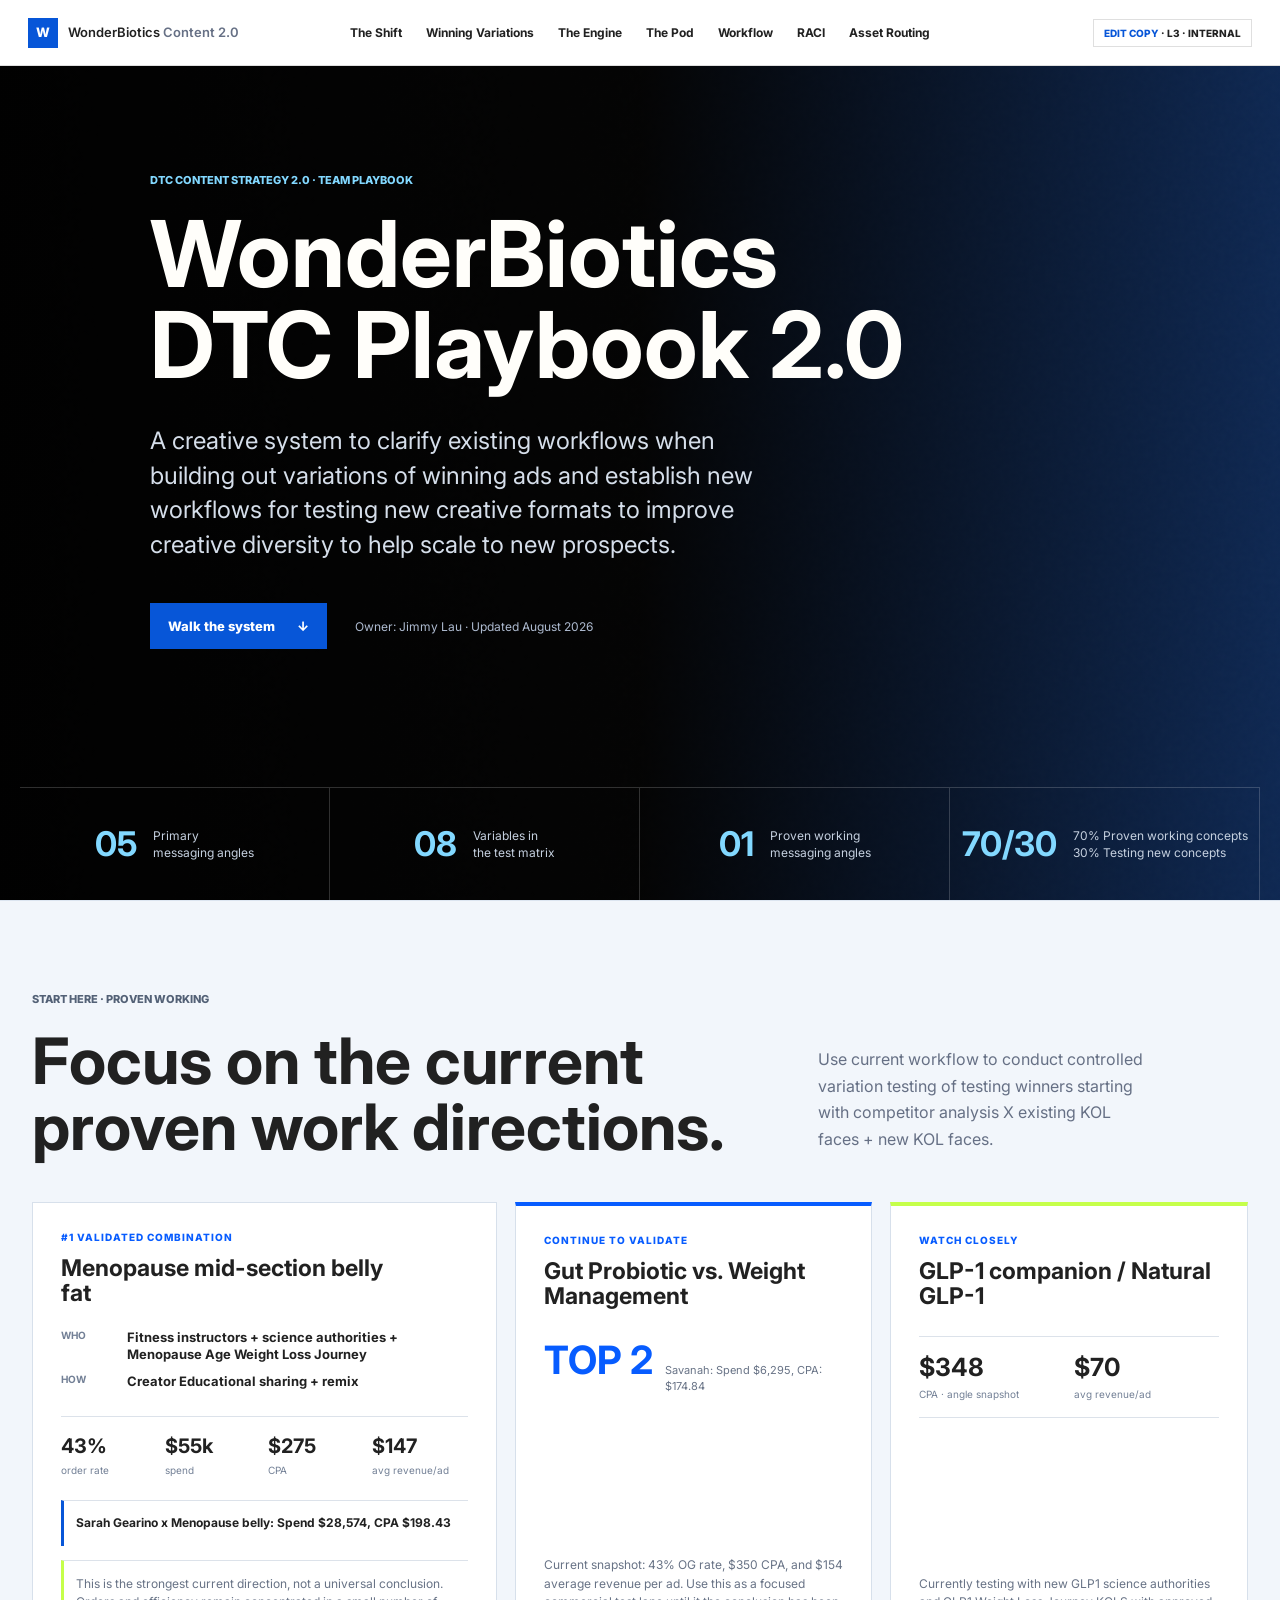
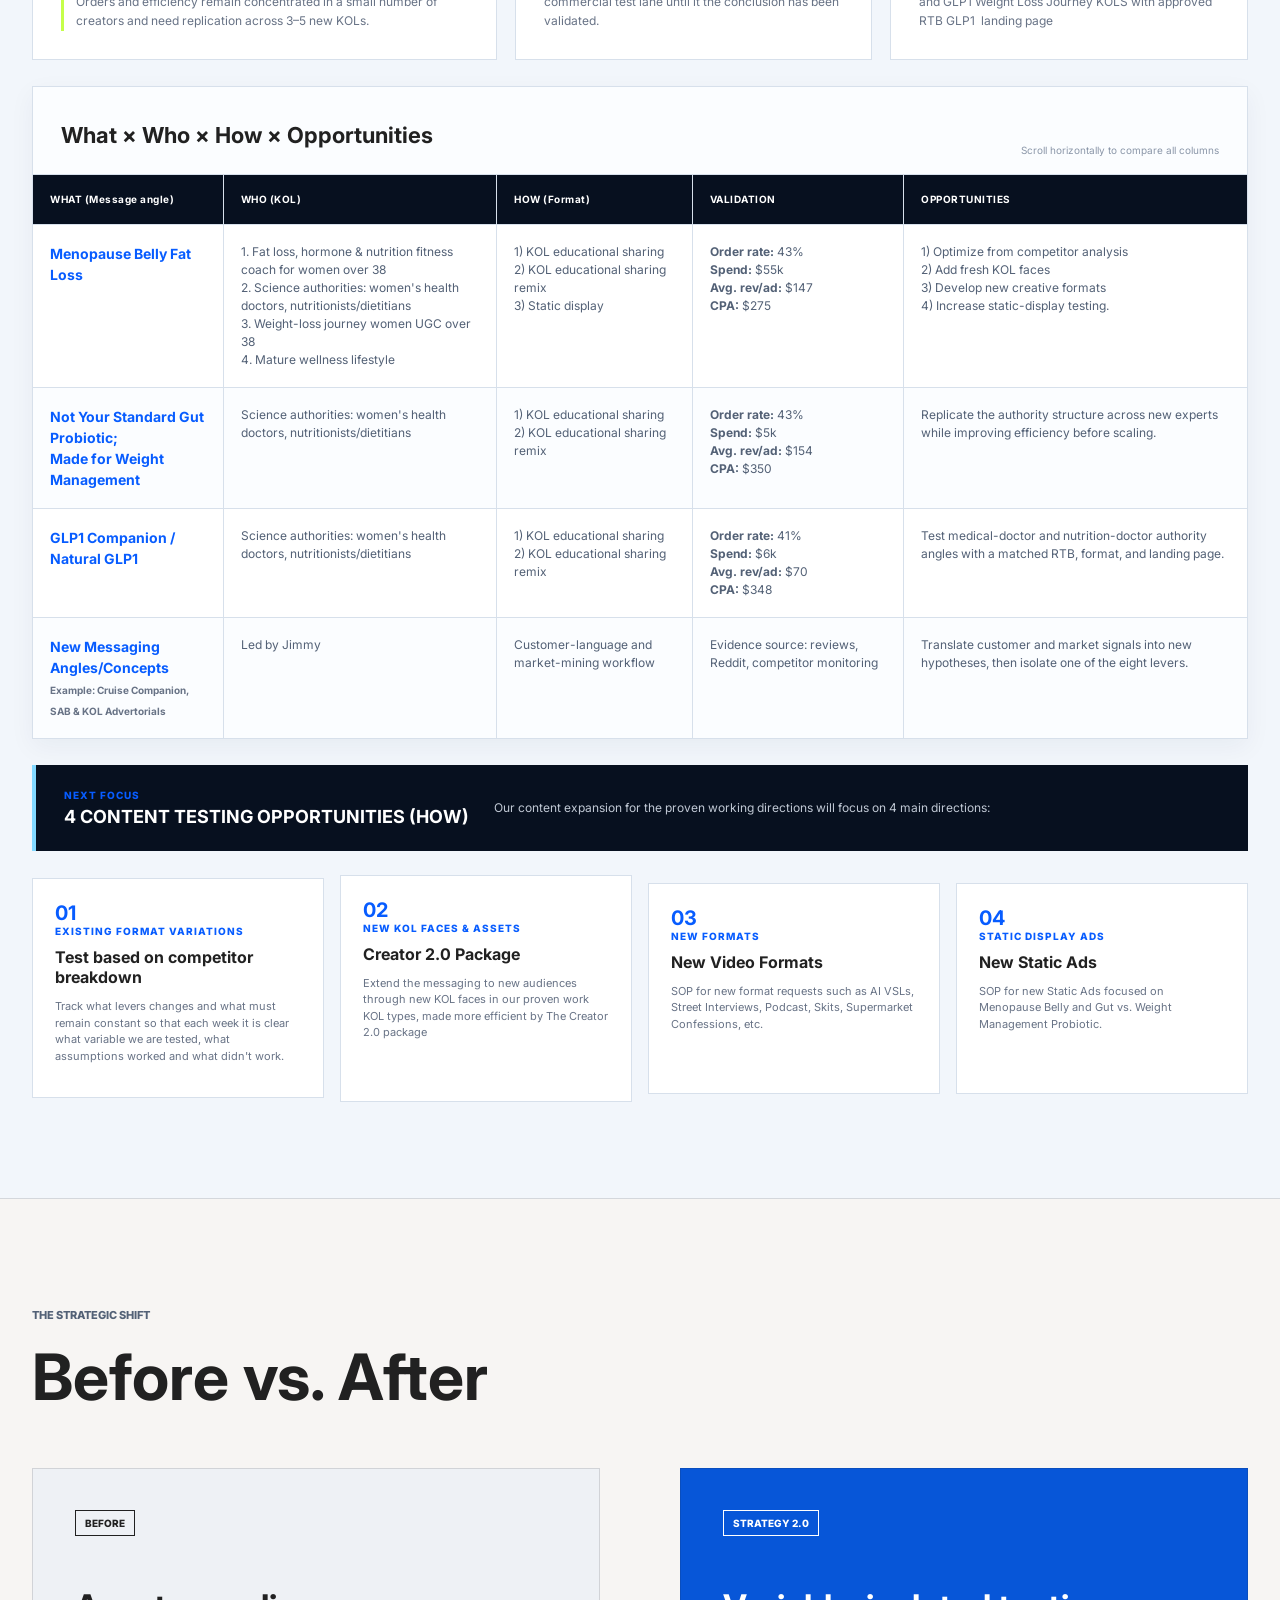
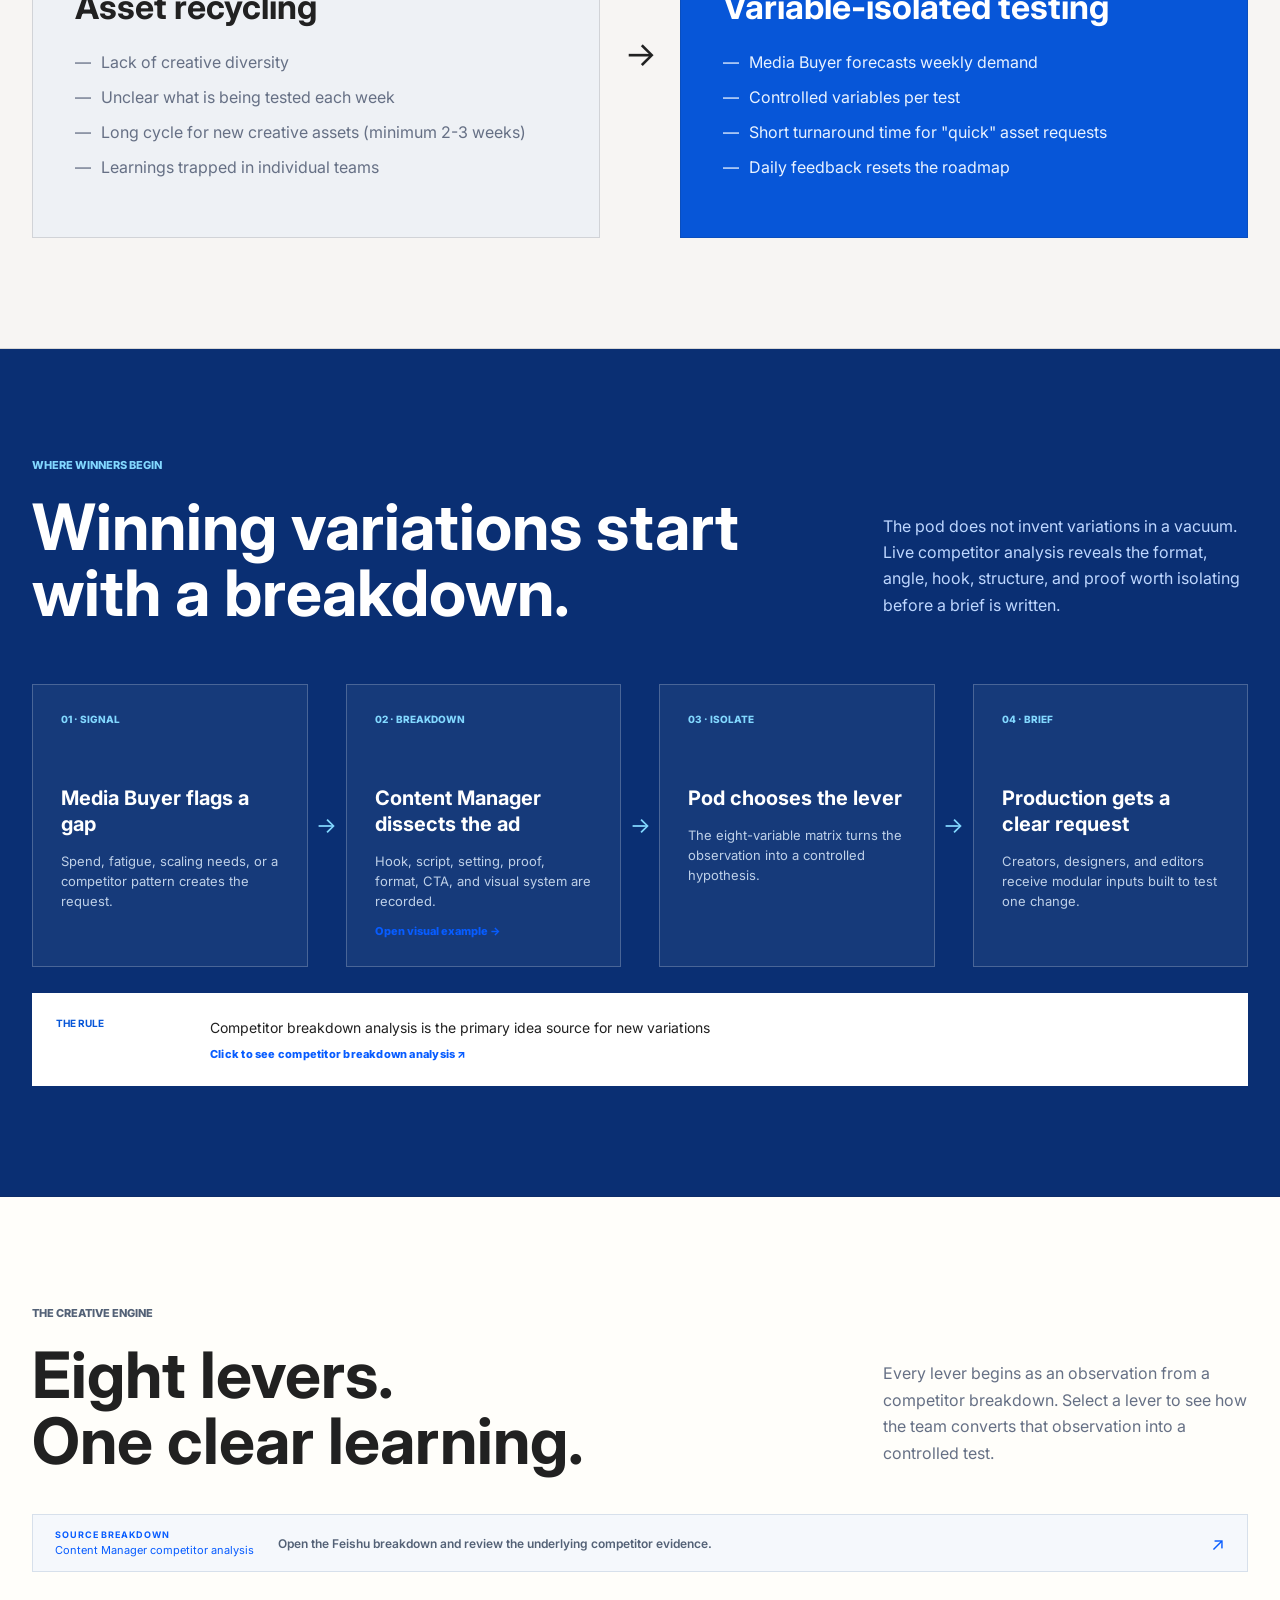
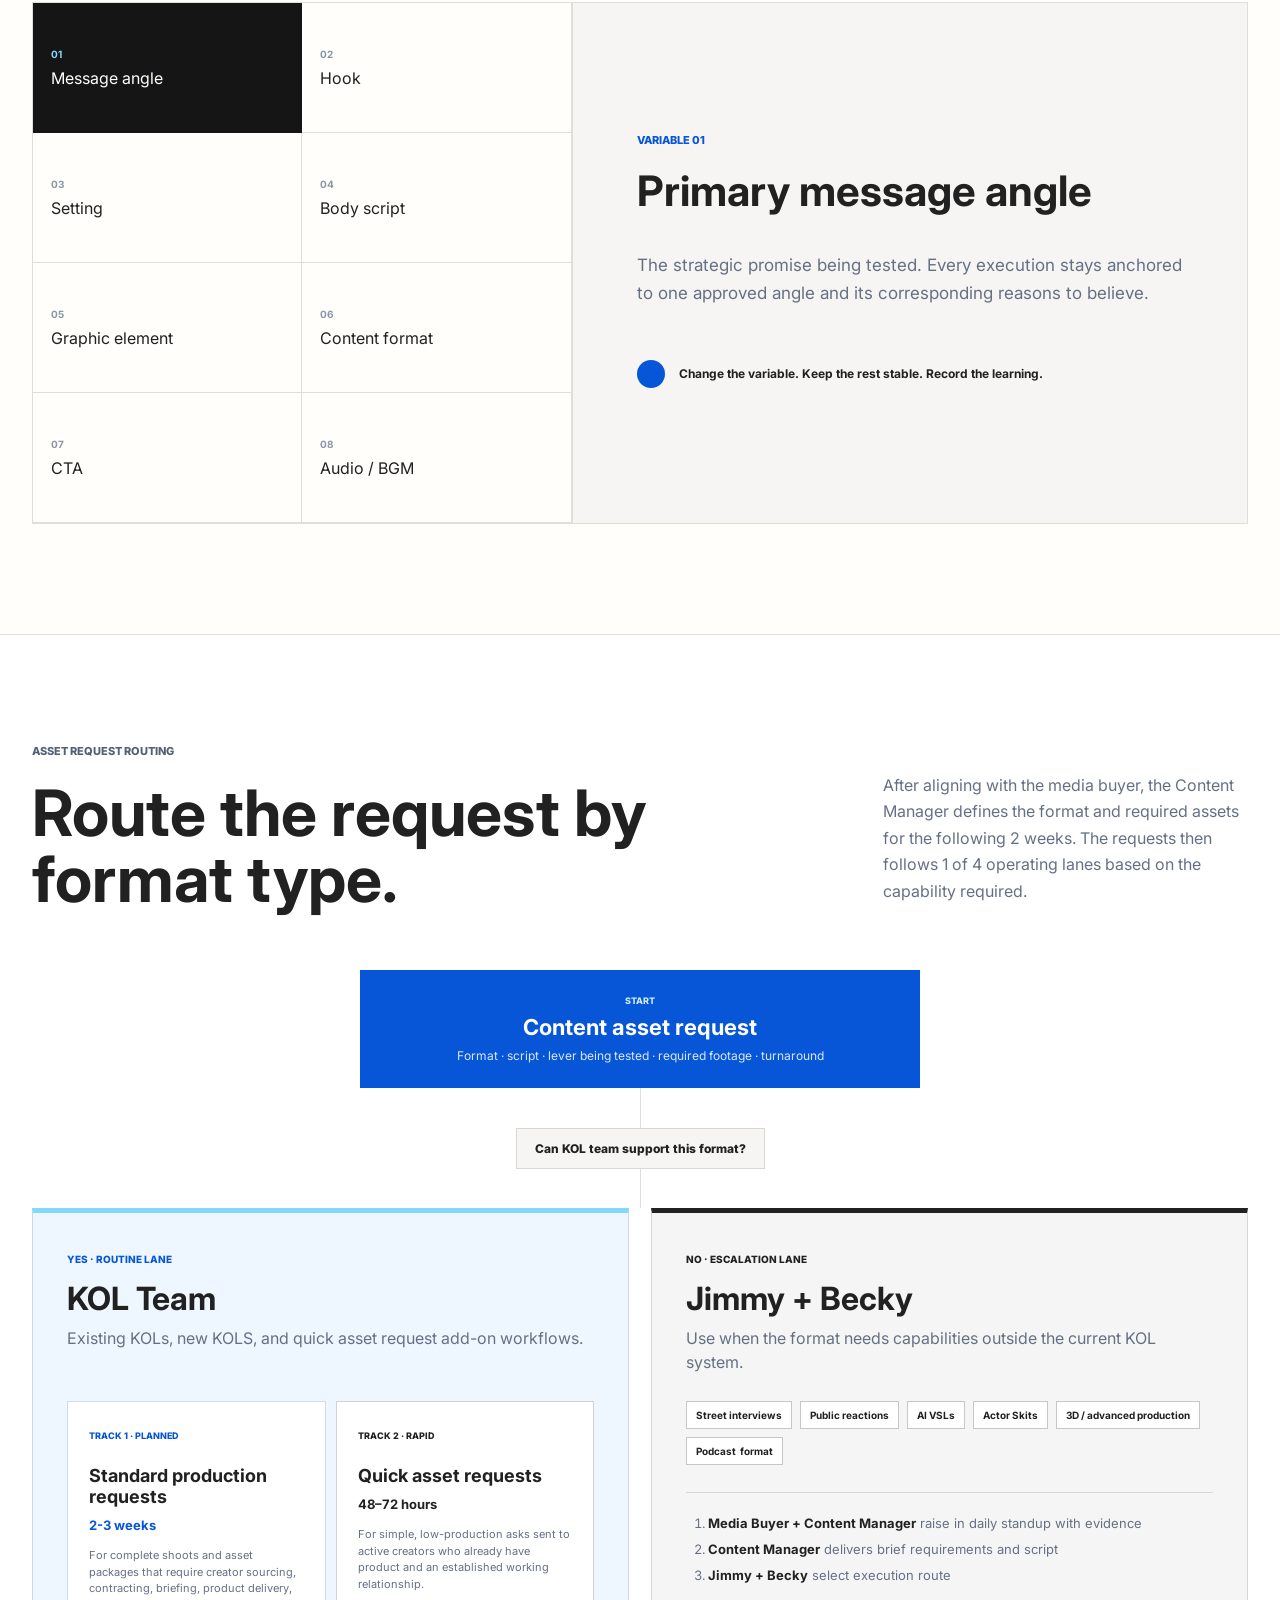
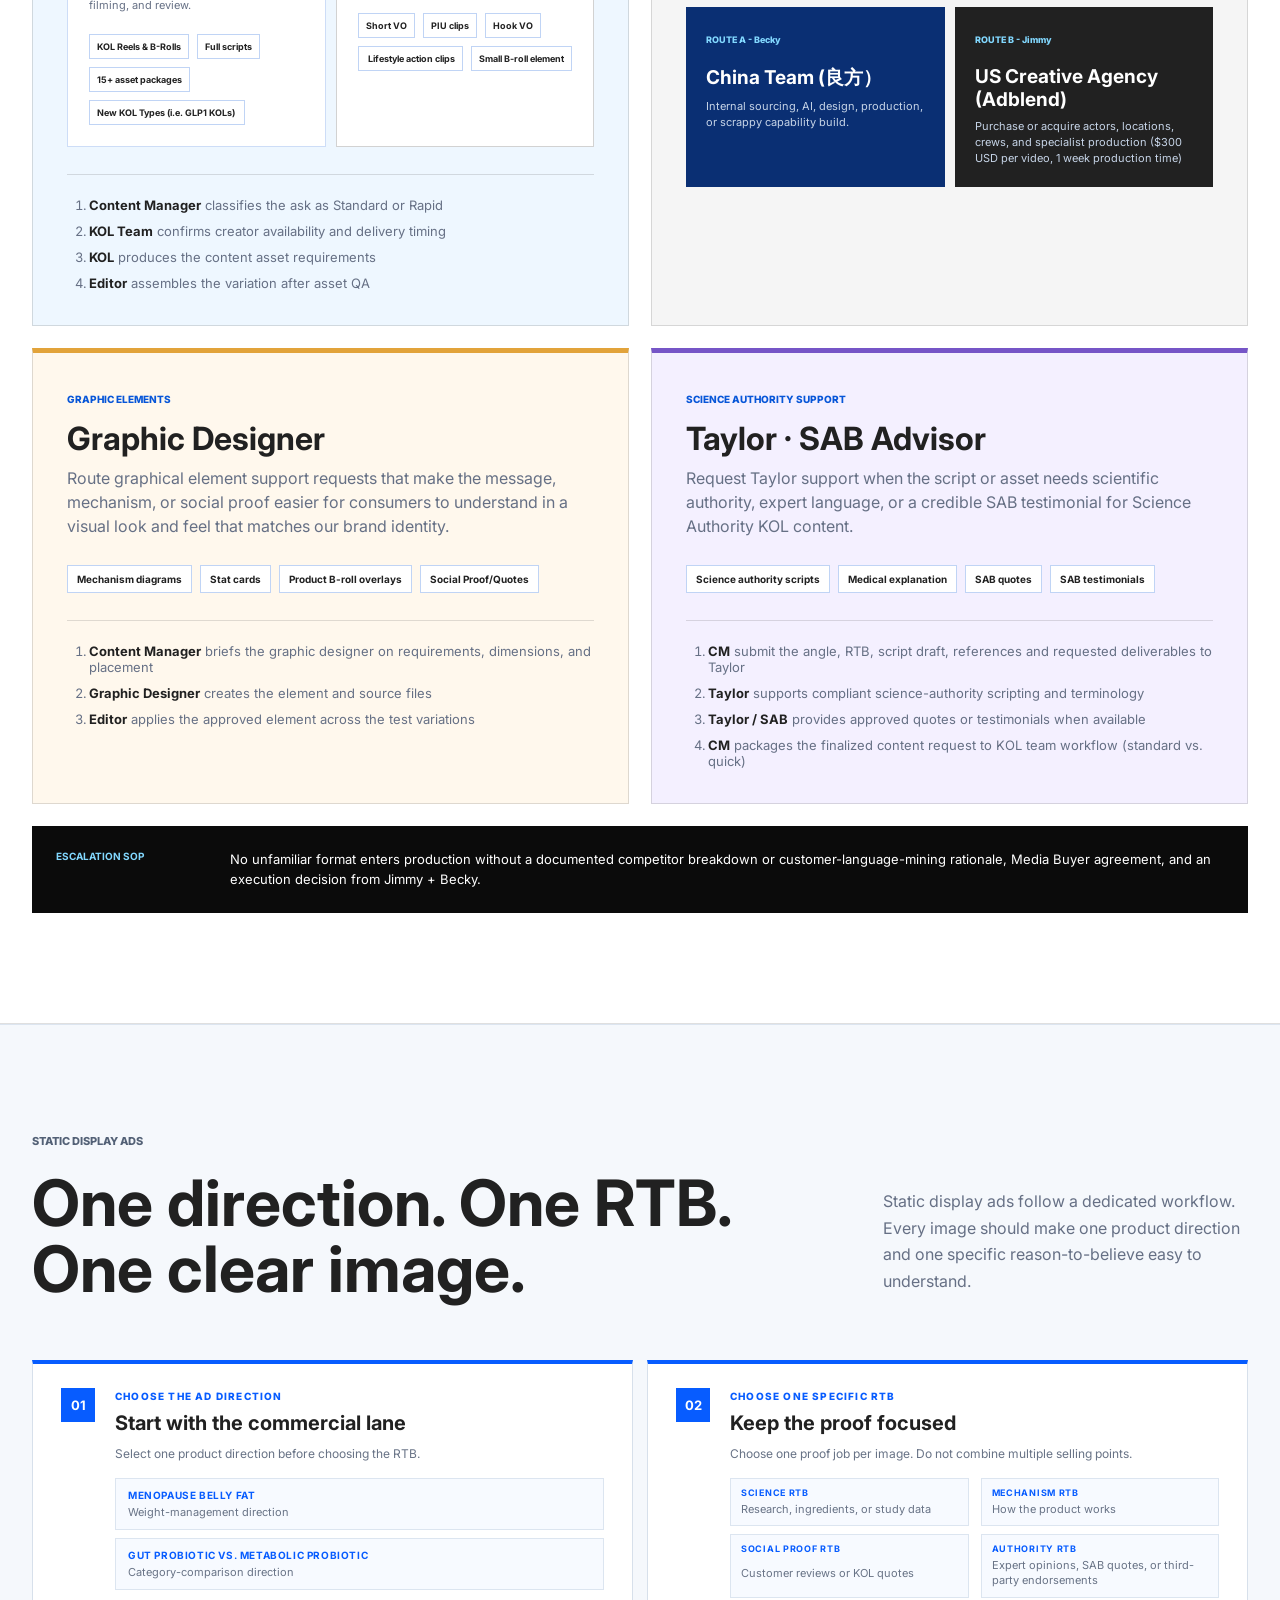
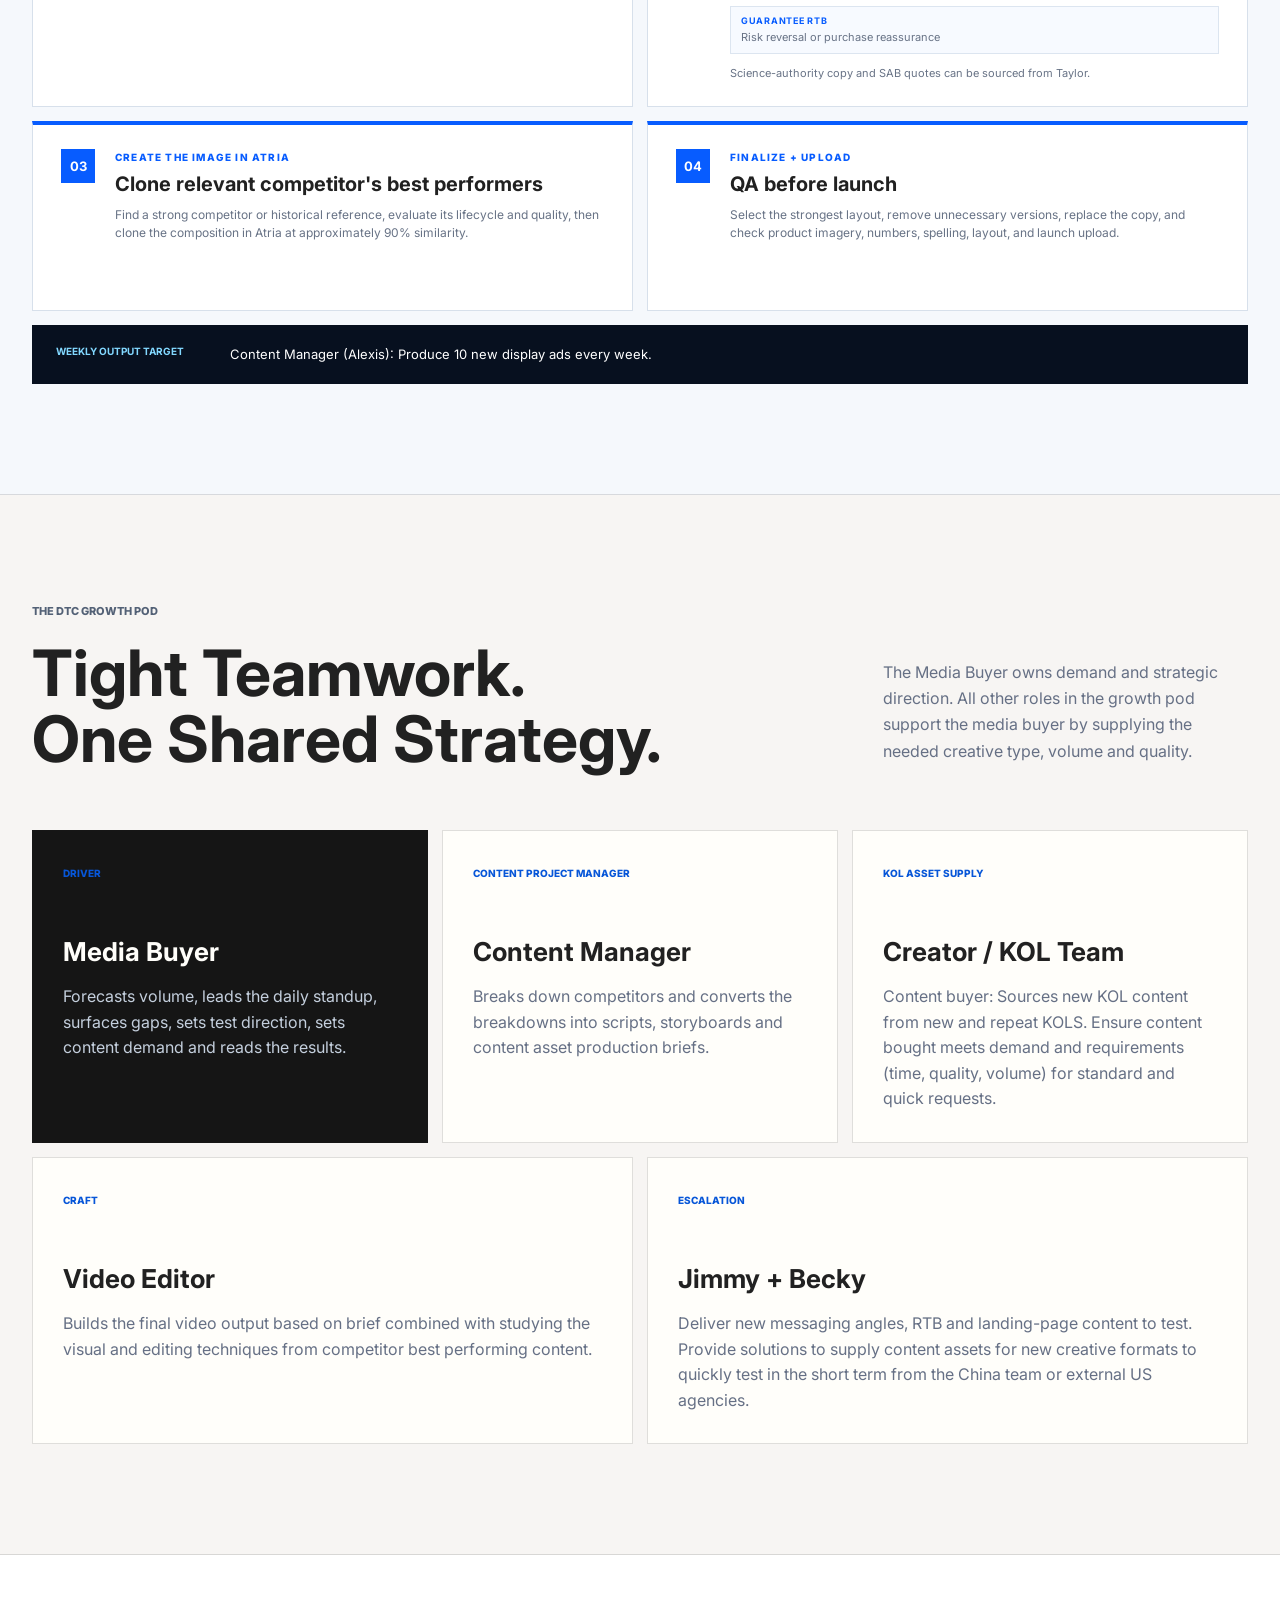
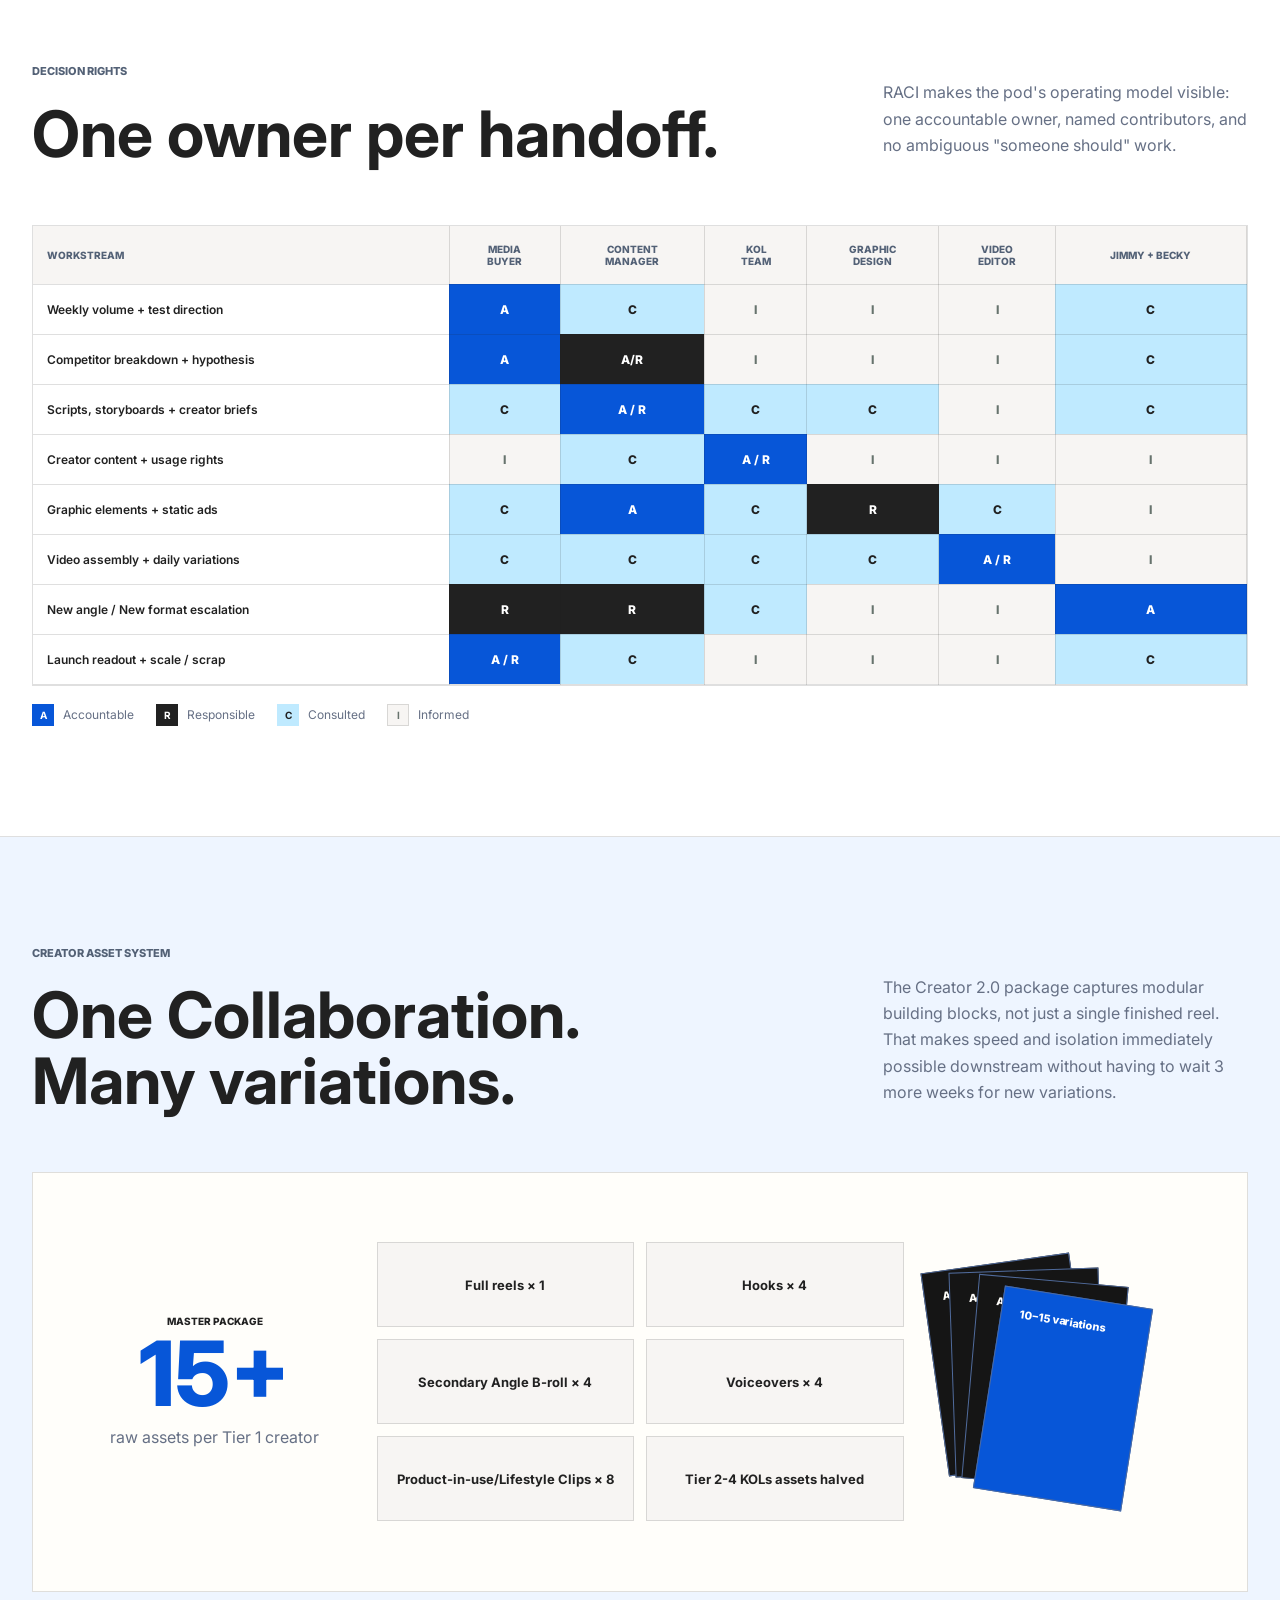
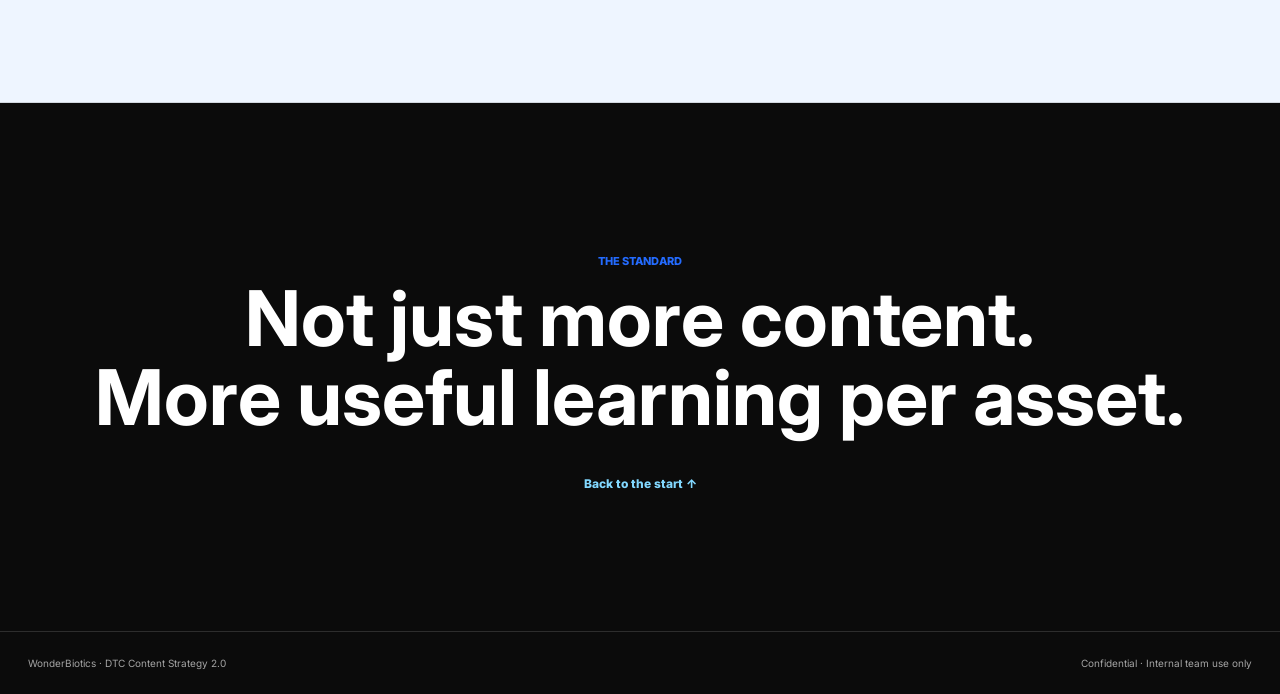
==== index.html @ f365e5ca "Add click cue to The Rule link" ====
<!doctype html>
<html lang="en">
<head>
  <meta charset="utf-8">
  <meta name="viewport" content="width=device-width, initial-scale=1">
  <meta name="description" content="WonderBiotics DTC Content Strategy 2.0 team playbook">
  <title>WonderBiotics | Content Strategy 2.0</title>
  <link rel="preconnect" href="https://fonts.googleapis.com">
  <link rel="preconnect" href="https://fonts.gstatic.com" crossorigin>
  <link href="https://fonts.googleapis.com/css2?family=Inter:wght@400;500;600;700;800&display=swap" rel="stylesheet">
  <link rel="stylesheet" href="styles.css">
</head>
<body>
  <header class="site-header">
    <a class="brand" href="#top" aria-label="WonderBiotics Content Strategy 2.0 home">
      <span class="brand-mark">W</span>
      <span>WonderBiotics <b>Content 2.0</b></span>
    </a>
    <nav aria-label="Presentation sections">
      <a href="#shift">The Shift</a>
      <a href="#genesis">Winning Variations</a>
      <a href="#engine">The Engine</a>
      <a href="#team">The Pod</a>
      <a href="#workflow">Workflow</a>
      <a href="#raci">RACI</a>
      <a href="#routing">Asset Routing</a>
    </nav>
    <span class="security-label"><a href="editor.html">Edit copy</a> · L3 · Internal</span>
  </header>

  <main id="top">
    <section class="hero">
      <div class="hero-noise" aria-hidden="true"></div>
      <div class="hero-inner">
        <p class="eyebrow">DTC CONTENT STRATEGY 2.0 · TEAM PLAYBOOK</p>
        <h1 data-content="heroTitle">From recycling assets<br>to engineering winners.</h1>
        <p class="hero-copy" data-content="heroCopy">A live, media-led creative system that turns performance gaps into isolated tests, modular production, and a repeatable flow of ads built to scale.</p>
        <div class="hero-actions">
          <a class="primary-action" href="#shift">Walk the system <span aria-hidden="true">↓</span></a>
          <span>Owner: Jimmy Lau · Updated August 2026</span>
        </div>
      </div>
      <div class="signal-panel" aria-label="Strategy principles">
        <div><strong>01</strong><span>Media sets<br>the demand</span></div>
        <div><strong>08</strong><span>Variables in<br>the test matrix</span></div>
        <div><strong>05</strong><span>Primary angles<br>in market</span></div>
        <div><strong>15+</strong><span>Raw assets<br>per creator</span></div>
      </div>
    </section>

    <section class="section proven" id="proven">
      <div class="section-heading split-heading">
        <div><p class="eyebrow">START HERE · PROVEN SIGNALS</p><h2 data-content="provenTitle">Build from what has already earned the right to scale.</h2></div>
        <p data-content="provenIntro">Before asking for more assets, refresh the team on the combinations that have generated real orders, then use existing workflows to replicate the underlying pattern across new faces, formats, and controlled variations.</p>
      </div>
      <div class="proven-grid">
        <article class="proven-card primary-proof"><span>VALIDATED COMBINATION</span><h3>Menopause mid-section belly fat</h3><div class="combo"><b>WHO</b><strong>Fitness instructors + science authorities</strong><b>HOW</b><strong>Educational sharing + remix</strong></div><div class="proof-metrics"><div><strong>43%</strong><span>order rate</span></div><div><strong>$55k</strong><span>spend</span></div><div><strong>$275</strong><span>CPA</span></div><div><strong>$147</strong><span>avg revenue/ad</span></div></div><p class="proof-note">This is the strongest current direction, not a universal conclusion. Orders and efficiency remain concentrated in a small number of creators and need replication across 3–5 new KOLs.</p></article>
        <article class="proven-card static-proof"><span>CURRENT EFFICIENCY SIGNAL</span><h3>Static menopause-belly ads</h3><div class="big-stat"><strong>TOP 1</strong><span>among the current qualified persona × angle directions</span></div><p>Current snapshot: 47.83% OG rate, $221 CPA, and $167 average revenue per ad. Use this as a focused commercial test lane, not a reason to flood the team with undifferentiated images.</p><a href="#routing">Route static requests →</a></article>
        <article class="proven-card watch-proof"><span>WATCH CLOSELY</span><h3>GLP-1 companion / Natural GLP-1</h3><div class="watch-row"><div><strong>$348</strong><span>CPA · angle snapshot</span></div><div><strong>$70</strong><span>avg revenue/ad</span></div></div><p>New authority angles are needed: medical doctor and nutrition doctor. The next test must connect authority, GLP-1 use case, approved RTB, landing page, and format in one coherent hypothesis.</p></article>
      </div>
      <div class="source-table-wrap">
        <div class="source-table-head"><div><span>SOURCE TABLE · QJUSW...</span><h3 data-content="sourceTableTitle">What × Who × How × Validation × Opportunities</h3></div><p data-content="sourceTableNote">Values transcribed from the shared planning sheet. Treat validation as a current snapshot, not a permanent claim.</p></div>
        <div class="source-table-scroll"><table class="source-table"><thead><tr><th>WHAT (Message angle)</th><th>WHO (KOL)</th><th>HOW (Format)</th><th>VALIDATION</th><th>OPPORTUNITIES</th></tr></thead><tbody>
          <tr><th>Menopause Belly Fat Loss</th><td>1. Fat loss, hormone &amp; nutrition fitness coach for women over 38<br>2. Science authorities: women's health doctors, nutritionists/dietitians<br>3. Weight-loss journey women UGC over 38<br>4. Mature wellness lifestyle</td><td>KOL educational sharing<br>KOL educational sharing remix<br>Static display</td><td><b>Order rate:</b> 43%<br><b>Spend:</b> $55k<br><b>Avg. rev/ad:</b> $147<br><b>CPA:</b> $275</td><td>Optimize from competitor analysis; add fresh KOL faces; develop new creative formats; increase static-display testing.</td></tr>
          <tr><th>Not Your Standard Gut Probiotic;<br>Made for Weight Management</th><td>Science authorities: women's health doctors, nutritionists/dietitians</td><td>KOL educational sharing<br>KOL educational sharing remix</td><td><b>Order rate:</b> 43%<br><b>Spend:</b> $5k<br><b>Avg. rev/ad:</b> $154<br><b>CPA:</b> $350</td><td>Replicate the authority structure across new experts while improving efficiency before scaling.</td></tr>
          <tr><th>GLP1 Companion / Natural GLP1</th><td>Science authorities: women's health doctors, nutritionists/dietitians</td><td>KOL educational sharing<br>KOL educational sharing remix</td><td><b>Order rate:</b> 41%<br><b>Spend:</b> $6k<br><b>Avg. rev/ad:</b> $70<br><b>CPA:</b> $348</td><td>Test medical-doctor and nutrition-doctor authority angles with a matched RTB, format, and landing page.</td></tr>
          <tr><th>New Product Messaging Angles<br><small>Example: Cruise Companion</small></th><td>Led by Jimmy</td><td>Customer-language and market-mining workflow</td><td>Evidence source: reviews, Reddit, competitor monitoring</td><td>Translate customer and market signals into new hypotheses, then isolate one of the eight levers.</td></tr>
        </tbody></table></div>
      </div>
      <div class="focus-band"><div><span>NEXT FOCUS</span><strong>Replication before reinvention</strong></div><p>Keep the winning angle and proof architecture stable. Change one lever at a time: KOL identity, hook, scene, format, visual proof, or CTA.</p><a href="#workflow">See the variation workflow →</a></div>
      <div class="variation-map" aria-label="How to build variations from proven workflows"><div class="variation-step"><b>01</b><span>SELECT</span><strong>Proven signal</strong><p>Choose the validated Who × What × How combination.</p></div><i>→</i><div class="variation-step"><b>02</b><span>ISOLATE</span><strong>One lever</strong><p>Write what changes and what must remain constant.</p></div><i>→</i><div class="variation-step"><b>03</b><span>ROUTE</span><strong>Existing workflow</strong><p>Rapid 48–72h pickup, standard creator track, or escalation lane.</p></div><i>→</i><div class="variation-step"><b>04</b><span>READ</span><strong>Scale or archive</strong><p>Use spend, CPA, GMV, revenue/ad, and downstream CVR.</p></div></div>
    </section>

    <section class="section shift" id="shift">
      <div class="section-heading">
        <p class="eyebrow">THE STRATEGIC SHIFT</p>
        <h2>Volume follows the account.<br>Every asset carries a hypothesis.</h2>
      </div>
      <div class="before-after">
        <article class="old-world">
          <span class="status">Before</span>
          <h3>Asset recycling</h3>
          <ul>
            <li>Production-led output</li>
            <li>More cuts of familiar ideas</li>
            <li>Creative requests without a test logic</li>
            <li>Learnings trapped in individual teams</li>
          </ul>
        </article>
        <div class="transition-arrow" aria-hidden="true">→</div>
        <article class="new-world">
          <span class="status">Strategy 2.0</span>
          <h3>Variable-isolated testing</h3>
          <ul>
            <li>Media Buyer forecasts weekly demand</li>
            <li>One deliberate variable per test</li>
            <li>Modular inputs unlock many fresh ads</li>
            <li>Daily feedback resets the roadmap</li>
          </ul>
        </article>
      </div>
    </section>

    <section class="section genesis" id="genesis">
      <div class="section-heading split-heading">
        <div><p class="eyebrow">WHERE WINNERS BEGIN</p><h2>Winning variations start with a breakdown.</h2></div>
        <p>The pod does not invent variations in a vacuum. Live competitor analysis reveals the format, angle, hook, structure, and proof worth isolating before a brief is written.</p>
      </div>
      <div class="genesis-flow" aria-label="Genesis of winning creative variations">
        <article><span>01 · SIGNAL</span><strong>Media Buyer flags a gap</strong><p>Spend, fatigue, scaling needs, or a competitor pattern creates the request.</p></article>
        <div class="genesis-arrow" aria-hidden="true">→</div>
        <article><span>02 · BREAKDOWN</span><strong>Content Manager dissects the ad</strong><p>Hook, script, setting, proof, format, CTA, and visual system are recorded.</p><a class="step-example" href="seed-ugc-teardown.html">Open visual example →</a></article>
        <div class="genesis-arrow" aria-hidden="true">→</div>
        <article><span>03 · ISOLATE</span><strong>Pod chooses the lever</strong><p>The eight-variable matrix turns the observation into a controlled hypothesis.</p></article>
        <div class="genesis-arrow" aria-hidden="true">→</div>
        <article><span>04 · BRIEF</span><strong>Production gets a clear request</strong><p>Creators, designers, and editors receive modular inputs built to test one change.</p></article>
      </div>
      <div class="genesis-note"><b>THE RULE</b><span><a class="rule-source-link" href="https://imrm1t9197.feishu.cn/wiki/SDsNwGTEliQCtakS1XFc4ELonhh?sheet=72zbtt" target="_blank" rel="noreferrer">Competitor breakdown analysis is the primary idea source for new variations<em>Click to see competitor breakdown analysis ↗</em></a></span></div>

    </section>

    <section class="section engine" id="engine">
      <div class="section-heading split-heading">
        <div>
          <p class="eyebrow">THE CREATIVE ENGINE</p>
          <h2 data-content="engineTitle">Eight levers.<br>One clear learning.</h2>
        </div>
        <p data-content="engineIntro">Every lever begins as an observation from a competitor breakdown. Select a lever to see how the team converts that observation into a controlled test.</p>
      </div>
      <a class="engine-source-link" href="https://imrm1t9197.feishu.cn/wiki/SDsNwGTEliQCtakS1XFc4ELonhh?sheet=72zbtt" target="_blank" rel="noreferrer"><span><b>SOURCE BREAKDOWN</b> Content Manager competitor analysis</span><strong>Open the Feishu breakdown and review the underlying competitor evidence.</strong><i aria-hidden="true">↗</i></a>
      <div class="matrix-layout">
        <div class="matrix-tabs" role="tablist" aria-label="Creative test variables">
          <button class="matrix-tab active" data-index="0" role="tab" aria-selected="true"><b>01</b> Message angle</button>
          <button class="matrix-tab" data-index="1" role="tab" aria-selected="false"><b>02</b> Hook</button>
          <button class="matrix-tab" data-index="2" role="tab" aria-selected="false"><b>03</b> Setting</button>
          <button class="matrix-tab" data-index="3" role="tab" aria-selected="false"><b>04</b> Body script</button>
          <button class="matrix-tab" data-index="4" role="tab" aria-selected="false"><b>05</b> Graphic element</button>
          <button class="matrix-tab" data-index="5" role="tab" aria-selected="false"><b>06</b> Content format</button>
          <button class="matrix-tab" data-index="6" role="tab" aria-selected="false"><b>07</b> CTA</button>
          <button class="matrix-tab" data-index="7" role="tab" aria-selected="false"><b>08</b> Audio / BGM</button>
        </div>
        <article class="matrix-detail" aria-live="polite">
          <span id="matrix-number">VARIABLE 01</span>
          <h3 id="matrix-title">Primary message angle</h3>
          <p id="matrix-description">The strategic promise being tested. Every execution stays anchored to one approved angle and its corresponding reasons to believe.</p>
          <div class="test-example" id="matrix-example-wrap">
            <small>EXAMPLE TEST</small>
            <p id="matrix-example">Slims Menopause Belly vs. Natural GLP-1, holding creator, format, hook and offer constant.</p>
          </div>
          <div class="hook-examples" id="hook-examples" hidden>
            <div class="hook-examples-head"><small>HOOK EXAMPLES · FIRST 2–5 SECONDS</small><span>Competitor opening frames from April's breakdown</span></div>
            <div class="hook-example-grid"><figure><img src="assets/hook-competitor-myth.png" alt="Competitor hook: myth that bloating is normal"><figcaption>Myth reversal: “Bloating is normal”</figcaption></figure><figure><img src="assets/hook-competitor-proof.png" alt="Competitor hook: six years of product proof"><figcaption>Authority proof: “taking Seed for six years”</figcaption></figure><figure><img src="assets/hook-competitor-question.png" alt="Competitor hook: probiotic versus prebiotic question"><figcaption>Open question: probiotic vs. prebiotic</figcaption></figure></div>
          </div>
          <div class="setting-examples" id="setting-examples" hidden>
            <div class="hook-examples-head"><small>SETTING EXAMPLES</small><span>How context changes the same message</span></div>
            <div class="setting-example-grid"><figure><img src="assets/setting-yoga.png" alt="Indoor yoga setting"><figcaption>At-home movement</figcaption></figure><figure><img src="assets/setting-meal.png" alt="Meal setting"><figcaption>Eating / nutrition moment</figcaption></figure><figure><img src="assets/setting-bedroom.png" alt="Bedroom morning setting"><figcaption>Morning bedroom</figcaption></figure><figure><img src="assets/setting-gym.png" alt="Gym setting"><figcaption>Gym / training</figcaption></figure><figure><img src="assets/setting-outdoors.png" alt="Outdoor product setting"><figcaption>Outdoor product proof</figcaption></figure><figure><img src="assets/setting-kitchen.png" alt="Kitchen preparation setting"><figcaption>Kitchen preparation</figcaption></figure><figure><img src="assets/setting-home-office.png" alt="Home office setting"><figcaption>Home office routine</figcaption></figure><figure><img src="assets/setting-walking.png" alt="Outdoor walking setting"><figcaption>Walking / lifestyle</figcaption></figure></div>
          </div>
          <div class="script-example" id="script-example" hidden><div class="hook-examples-head"><small>SCRIPT BREAKDOWN EXAMPLE</small><span>Timed sequence: proof → mechanism → differentiation → offer</span></div><figure><img src="assets/script-competitor-breakdown.png" alt="Competitor ad detail with timed video script breakdown"><figcaption>Competitor script mapped by timestamp so the team can isolate narrative sequence and proof order.</figcaption></figure><div class="script-variation-note"><b>HOW TO BUILD VARIATIONS</b><p>Use Atria to generate a structurally similar script, then use AI voiceover to test it as a mashup/remix with creator footage. Create additional winner iterations by changing the order of the sequence map, such as mechanism → proof → differentiation → offer.</p></div></div>
          <div class="graphic-examples" id="graphic-examples" hidden><div class="hook-examples-head"><small>GRAPHIC ELEMENT EXAMPLES</small><span>Visual proof, mechanism, and benefit communication</span></div><div class="graphic-example-grid"><figure><img src="assets/graphic-mechanism.png" alt="Mechanism animation graphic"><figcaption>Mechanism animation</figcaption></figure><figure><img src="assets/graphic-amino-acid.png" alt="Ingredient diagram graphic"><figcaption>Ingredient diagram</figcaption></figure><figure><img src="assets/graphic-product-broll.png" alt="Product visual graphic"><figcaption>Product visual / B-roll</figcaption></figure><figure><img src="assets/graphic-stat-card.png" alt="Benefit statistics card"><figcaption>Benefit statistic card</figcaption></figure><figure><img src="assets/graphic-anatomy.png" alt="Anatomical visualization graphic"><figcaption>Anatomical visualization</figcaption></figure><figure><img src="assets/graphic-proof-overlay.png" alt="Proof statement overlay graphic"><figcaption>Proof statement overlay</figcaption></figure></div></div>
          <div class="format-examples" id="format-examples" hidden><div class="format-example-grid"><figure><video controls preload="metadata" src="https://lzuoejaykivvjfkrdszj.supabase.co/storage/v1/object/public/creator-brief-assets/wonderbiotics-formats/ai-science-advertorial.mp4"></video><figcaption>AI Science Advertorials</figcaption></figure><figure><video controls preload="metadata" src="https://lzuoejaykivvjfkrdszj.supabase.co/storage/v1/object/public/creator-brief-assets/wonderbiotics-formats/text-on-screen-broll.mp4"></video><figcaption>Text on Screen B-Roll</figcaption></figure><figure><video controls preload="metadata" src="https://lzuoejaykivvjfkrdszj.supabase.co/storage/v1/object/public/creator-brief-assets/wonderbiotics-formats/investigative-journalism.mp4"></video><figcaption>Investigative Journalism</figcaption></figure><figure><video controls preload="metadata" src="https://lzuoejaykivvjfkrdszj.supabase.co/storage/v1/object/public/creator-brief-assets/wonderbiotics-formats/whiteboard-explainer.mp4"></video><figcaption>Whiteboard Explainer</figcaption></figure><figure><video controls preload="metadata" src="https://lzuoejaykivvjfkrdszj.supabase.co/storage/v1/object/public/creator-brief-assets/wonderbiotics-formats/day-in-the-life-storytime.mp4"></video><figcaption>Day in the Life Storytime</figcaption></figure><figure><video controls preload="metadata" src="https://lzuoejaykivvjfkrdszj.supabase.co/storage/v1/object/public/creator-brief-assets/wonderbiotics-formats/street-interview.mp4"></video><figcaption>Street Interview</figcaption></figure><figure><video controls preload="metadata" src="https://lzuoejaykivvjfkrdszj.supabase.co/storage/v1/object/public/creator-brief-assets/wonderbiotics-formats/day-in-the-life-integration.mp4"></video><figcaption>Day in the Life Integration</figcaption></figure><figure><video controls preload="metadata" src="https://lzuoejaykivvjfkrdszj.supabase.co/storage/v1/object/public/creator-brief-assets/wonderbiotics-formats/cvs-sample.mp4"></video><figcaption>CVS Sample</figcaption></figure><figure><video controls preload="metadata" src="https://lzuoejaykivvjfkrdszj.supabase.co/storage/v1/object/public/creator-brief-assets/wonderbiotics-formats/tiktok-trend.mp4"></video><figcaption>KOL Educational Sharing</figcaption></figure><figure><video controls preload="metadata" src="https://lzuoejaykivvjfkrdszj.supabase.co/storage/v1/object/public/creator-brief-assets/wonderbiotics-formats/skit.mp4"></video><figcaption>Skit</figcaption></figure><figure><video controls preload="metadata" src="https://lzuoejaykivvjfkrdszj.supabase.co/storage/v1/object/public/creator-brief-assets/wonderbiotics-formats/ingredient-baskets.mp4"></video><figcaption>Ingredient Baskets</figcaption></figure><figure><video controls preload="metadata" src="https://lzuoejaykivvjfkrdszj.supabase.co/storage/v1/object/public/creator-brief-assets/wonderbiotics-formats/high-prod-conspiracy-vsl.mp4"></video><figcaption>High Production Conspiracy VSL</figcaption></figure><figure><video controls preload="metadata" src="https://lzuoejaykivvjfkrdszj.supabase.co/storage/v1/object/public/creator-brief-assets/wonderbiotics-formats/broll-vsl.mp4"></video><figcaption>B-Roll VSL Remix</figcaption></figure><figure><video controls preload="metadata" src="https://lzuoejaykivvjfkrdszj.supabase.co/storage/v1/object/public/creator-brief-assets/wonderbiotics-formats/creator-driven-comparison.mp4"></video><figcaption>KOL Product Demo</figcaption></figure><figure><video controls preload="metadata" src="https://cdn.tryatria.com/adfiles/m1031460493127944_tvB02xH1wIM.mp4"></video><figcaption>Actor Skit</figcaption></figure></div></div>
          <div class="cta-examples" id="cta-examples" hidden><div class="hook-examples-head"><small>CTA EXAMPLES</small><span>Conversion devices pulled from competitor creative</span></div><div class="cta-example-grid"><figure><img src="assets/cta-authority.png" alt="Authority recommendation CTA"><figcaption>Authority: doctor-recommended claim</figcaption></figure><figure><img src="assets/cta-try-today.png" alt="Try today CTA"><figcaption>Direct action: Try today</figcaption></figure><figure><img src="assets/cta-social-proof.png" alt="Social proof CTA"><figcaption>Social proof: user count</figcaption></figure><figure><img src="assets/cta-offer-button.png" alt="Offer button CTA"><figcaption>Offer button: Try now + discount</figcaption></figure><figure><img src="assets/cta-risk-free.png" alt="Risk free CTA"><figcaption>Risk reversal: risk-free trial</figcaption></figure><figure><img src="assets/cta-subscriber-offer.png" alt="Subscriber offer CTA"><figcaption>Subscriber incentive: free gift</figcaption></figure></div></div>
          <figure class="lever-art" id="lever-art">
            <img id="lever-image" src="assets/hero.jpg" alt="WonderBiotics visual example">
            <figcaption id="lever-caption">Hero visual / message framing</figcaption>
          </figure>
          <div class="rule"><span></span><p>Change the variable. Keep the rest stable. Record the learning.</p></div>
        </article>
      </div>
    </section>

    <section class="section routing" id="routing">
      <div class="section-heading split-heading">
        <div><p class="eyebrow">ASSET REQUEST ROUTING</p><h2>Route the request by format difficulty.</h2></div>
        <p>The Content Manager defines the format and required building blocks. The request then follows one of four operating lanes based on the capability required.</p>
      </div>
      <div class="route-origin">
        <span>START</span><strong>Content asset request</strong><p>Format · script · lever being tested · required footage · turnaround</p>
      </div>
      <div class="route-question"><span>Can the current creator system produce this format?</span></div>
      <div class="route-lanes">
        <article class="route-lane routine">
          <div class="lane-head"><span>YES · ROUTINE LANE</span><h3>Creator Team</h3><p>Use established creators, contracts, and rapid add-on workflows.</p></div>
          <div class="creator-tracks">
            <div class="creator-track standard-track"><small>TRACK 1 · PLANNED</small><h4>Standard production</h4><strong>Several weeks</strong><p>For complete shoots and asset packages that require creator sourcing, contracting, briefing, product delivery, filming, and review.</p><div class="format-tags"><span>Kitchen talking-head UGC</span><span>Full scripts</span><span>15+ asset packages</span><span>New creator onboarding</span></div></div>
            <div class="creator-track rapid-track"><small>TRACK 2 · RAPID</small><h4>Quick asset request</h4><strong>48–72 hours</strong><p>For simple, low-production asks sent to active creators who already have product and an established working relationship.</p><div class="format-tags"><span>Short VO</span><span>PIU pickup</span><span>Hook line</span><span>Reaction clip</span><span>Small B-roll element</span></div></div>
          </div>
          <ol><li><b>CM</b> classifies the ask as Standard or Rapid</li><li><b>Creator Team</b> confirms creator availability and delivery timing</li><li><b>Creator</b> produces the defined asset package or pickup</li><li><b>Editor</b> assembles the variation after asset QA</li></ol>
        </article>
        <article class="route-lane complex">
          <div class="lane-head"><span>NO · ESCALATION LANE</span><h3>Jimmy + Becky</h3><p>Use when the format is new, operationally difficult, or needs capabilities outside the creator system.</p></div>
          <div class="format-tags"><span>Street interviews</span><span>Public reactions</span><span>AI VSLs</span><span>Actors</span><span>3D / advanced production</span><span>Unproven formats</span></div>
          <ol><li><b>MB + CM</b> raise in daily standup with evidence</li><li><b>Jimmy</b> delivers messaging, RTB, and copy direction</li><li><b>Jimmy + Becky</b> select execution route</li></ol>
          <div class="execution-split"><div><small>ROUTE A</small><strong>China Team</strong><p>Internal sourcing, AI, design, production, or scrappy capability build.</p></div><div><small>ROUTE B</small><strong>US Creative Agency</strong><p>Purchase or acquire actors, locations, crews, and specialist production.</p></div></div>
        </article>
        <article class="route-lane design-lane">
          <div class="lane-head"><span>GRAPHIC ELEMENTS</span><h3>Graphic Designer</h3><p>Route visual support requests that make the message, mechanism, or proof easier to understand. Static display ads follow a separate workflow.</p></div>
          <div class="format-tags"><span>Mechanism diagrams</span><span>Stat cards</span><span>Product B-roll overlays</span><span>Proof statements</span></div>
          <ol><li><b>CM</b> defines the claim, visual job, dimensions, and placement</li><li><b>Jimmy</b> confirms approved RTB and required evidence</li><li><b>Graphic Designer</b> creates the element and source files</li><li><b>Editor</b> applies the approved element across the test variations</li></ol>
        </article>
        <article class="route-lane sab-lane">
          <div class="lane-head"><span>SCIENCE AUTHORITY SUPPORT</span><h3>Taylor · SAB Advisor</h3><p>Use Taylor when the asset needs scientific authority, expert language, or a credible testimonial.</p></div>
          <div class="format-tags"><span>Science authority scripts</span><span>Medical explanation</span><span>SAB quotes</span><span>SAB testimonials</span></div>
          <ol><li><b>CM + Jimmy</b> submit the angle, RTB, and requested deliverable</li><li><b>Taylor</b> supports compliant science-authority scripting and terminology</li><li><b>Taylor / SAB</b> provides approved quotes or testimonials when available</li><li><b>CM</b> logs attribution, approval, and usage requirements before production</li></ol>
        </article>
      </div>
      <div class="routing-rule"><b>ESCALATION SOP</b><span>No unfamiliar format enters production without a documented competitor breakdown or customer-language-mining rationale, Media Buyer agreement, and an execution decision from Jimmy + Becky.</span></div>
    </section>

<section class="section angles" id="angles">
      <div class="section-heading">
        <p class="eyebrow">THE MESSAGE PORTFOLIO</p>
        <h2>Five angles. Distinct jobs.</h2>
      </div>
      <div class="angle-list">
        <article><b>01</b><h3>Slims Menopause Belly</h3><p>Hormone-driven belly fat and cravings across peri-, meno-, and post-menopause.</p><span>Specific life stage</span></article>
        <article><b>02</b><h3>Craving & Appetite Control</h3><p>Food noise, visceral fat and appetite support for weight-management seekers.</p><span>Problem / outcome</span></article>
        <article><b>03</b><h3>GLP-1 Gut Support</h3><p>Digestive disruption, constipation relief and post-treatment weight maintenance.</p><span>Companion use case</span></article>
        <article><b>04</b><h3>Not a Standard Probiotic</h3><p>A clinically grounded switch story for consumers ready to expect more from probiotics.</p><span>Category disruption</span></article>
        <article><b>05</b><h3>Natural GLP-1</h3><p>Gut microbiome support for consumers looking beyond injections.</p><span>Mechanism story</span></article>
      </div>
      <p class="source-note">Claims, mechanisms, clinical proof and social proof remain governed by the live Master Messaging & RTB Bank.</p>
    </section>

    <section class="section static-ads" id="static-ads">
      <div class="section-heading split-heading">
        <div><p class="eyebrow">STATIC DISPLAY ADS</p><h2>One direction. One RTB. One clear image.</h2></div>
        <p>Static display ads follow a dedicated workflow. Every image should make one product direction and one specific reason-to-believe easy to understand.</p>
      </div>
      <div class="static-ad-grid">
        <article class="direction-card"><b>01</b><span>CHOOSE THE AD DIRECTION</span><h3>Start with the commercial lane</h3><p>Select one product direction before choosing the RTB.</p><div class="direction-options"><div><strong>MENOPAUSE BELLY FAT</strong><span>Weight-management direction</span></div><div><strong>GUT PROBIOTIC VS. METABOLIC PROBIOTIC</strong><span>Category-comparison direction</span></div></div></article>
        <article class="rtb-card"><b>02</b><span>CHOOSE ONE SPECIFIC RTB</span><h3>Keep the proof focused</h3><p>Choose one proof job per image. Do not combine multiple selling points.</p><div class="rtb-options"><div><strong>SCIENCE</strong><span>Research, ingredients, or study data</span></div><div><strong>MECHANISM</strong><span>How the product works</span></div><div><strong>SOCIAL PROOF</strong><span>Customer reviews or KOL quotes</span></div><div><strong>AUTHORITY</strong><span>Expert opinions, SAB quotes, or third-party endorsements</span></div><div><strong>GUARANTEE</strong><span>Risk reversal or purchase reassurance</span></div></div><small>Science-authority copy and SAB quotes can be sourced from Taylor.</small></article>
        <article><b>03</b><span>CREATE THE IMAGE IN ATRIA</span><h3>Clone the visual logic</h3><p>Find a strong competitor or historical reference, evaluate its lifecycle and quality, then clone the composition in Atria at approximately 90% similarity.</p></article>
        <article><b>04</b><span>FINALIZE + UPLOAD</span><h3>QA before launch</h3><p>Select the strongest layout, remove unnecessary versions, replace the copy, and check product imagery, numbers, spelling, layout, and launch upload.</p></article>
      </div>
      <div class="static-ad-rule"><b>WEEKLY OUTPUT TARGET</b><span>Produce 10 new display ads every week.</span></div>
    </section>

    <section class="section team" id="team">
      <div class="section-heading split-heading">
        <div><p class="eyebrow">THE POD</p><h2>Clear seats.<br>Shared strategy.</h2></div>
        <p>The Media Buyer owns demand and direction. Each specialist owns a defined transformation from signal to shipped creative.</p>
      </div>
      <div class="team-grid">
        <article class="team-lead"><span>DRIVER</span><h3>Media Buyer</h3><p>Forecasts volume, leads the daily standup, surfaces gaps, sets test direction and reads the result.</p></article>
        <article><span>TRANSLATOR</span><h3>Content Manager</h3><p>Breaks down competitors and converts hypotheses into scripts, storyboards and production briefs.</p></article>
        <article><span>SUPPLY</span><h3>Creator / KOL Team</h3><p>Sources creators, governs rights and turns each relationship into a modular raw-asset package.</p></article>
        <article><span>CRAFT</span><h3>Designer + Editor</h3><p>Builds graphic support and assembles daily variations without collapsing specialist roles.</p></article>
        <article><span>ESCALATION</span><h3>Jimmy + Becky</h3><p>Deliver new messaging, RTB and landing-page direction while solving unfamiliar asset needs fast.</p></article>
      </div>
    </section>

    <section class="section raci" id="raci">
      <div class="section-heading split-heading">
        <div><p class="eyebrow">DECISION RIGHTS</p><h2>One owner per handoff.</h2></div>
        <p>RACI makes the pod's operating model visible: one accountable owner, named contributors, and no ambiguous "someone should" work.</p>
      </div>
      <div class="raci-wrap">
        <table class="raci-table">
          <thead><tr><th>Workstream</th><th>MB</th><th>CM</th><th>ICM / KOL</th><th>GD</th><th>VE</th><th>Jimmy + Becky</th></tr></thead>
          <tbody>
            <tr><th>Weekly volume + test direction</th><td class="a">A</td><td class="c">C</td><td class="i">I</td><td class="i">I</td><td class="i">I</td><td class="c">C</td></tr>
            <tr><th>Competitor breakdown + hypothesis</th><td class="a">A</td><td class="r">R</td><td class="i">I</td><td class="i">I</td><td class="i">I</td><td class="c">C</td></tr>
            <tr><th>Scripts, storyboards + creator briefs</th><td class="c">C</td><td class="a">A / R</td><td class="c">C</td><td class="c">C</td><td class="i">I</td><td class="c">C</td></tr>
            <tr><th>Creator contracts + usage rights</th><td class="i">I</td><td class="c">C</td><td class="a">A / R</td><td class="i">I</td><td class="i">I</td><td class="i">I</td></tr>
            <tr><th>Graphic elements + static ads</th><td class="c">C</td><td class="a">A</td><td class="c">C</td><td class="r">R</td><td class="c">C</td><td class="i">I</td></tr>
            <tr><th>Video assembly + daily variations</th><td class="c">C</td><td class="c">C</td><td class="c">C</td><td class="c">C</td><td class="a">A / R</td><td class="i">I</td></tr>
            <tr><th>New angle / format escalation</th><td class="r">R</td><td class="r">R</td><td class="c">C</td><td class="i">I</td><td class="i">I</td><td class="a">A</td></tr>
            <tr><th>Launch readout + scale / scrap</th><td class="a">A / R</td><td class="c">C</td><td class="i">I</td><td class="i">I</td><td class="i">I</td><td class="c">C</td></tr>
          </tbody>
        </table>
      </div>
      <div class="raci-legend"><span><b class="a">A</b> Accountable</span><span><b class="r">R</b> Responsible</span><span><b class="c">C</b> Consulted</span><span><b class="i">I</b> Informed</span></div>
    </section>



    

    

    <section class="section asset-system" id="assets">
      <div class="section-heading split-heading">
        <div><p class="eyebrow">CREATOR ASSET SYSTEM</p><h2>One Collaboration.<br>Many variations.</h2></div>
        <p>The Creator 2.0 package captures modular building blocks, not just a single finished reel. That makes speed and isolation immediately possible downstream without having to wait 3 more weeks for new variations.</p>
      </div>
      <div class="asset-visual">
        <div class="creator-core"><span>MASTER PACKAGE</span><strong>15+</strong><p>raw assets per Tier 1 creator</p></div>
        <div class="asset-orbit">
          <span>Full reels × 1</span><span>Hooks × 4</span><span>Secondary Angle B-roll × 4</span><span>Voiceovers × 4</span><span>Product-in-use/Lifestyle Clips × 8</span><span>Tier 2-4 KOLs assets halved</span>
        </div>
        <div class="output-stack"><div>Ad 01</div><div>Ad 02</div><div>Ad 03</div><div>10–15 variations</div></div>
      </div>
    </section>

    <section class="close-statement">
      <p>THE STANDARD</p>
      <h2>Not more content.<br>More useful learning per asset.</h2>
      <a href="#top">Back to the start ↑</a>
    </section>
  </main>

  <footer><span>WonderBiotics · DTC Content Strategy 2.0</span><span>Confidential · Internal team use only</span></footer>
  <script src="content-store.js"></script>
  <script src="script.js"></script>
</body>
</html>
---- styles.css ----
:root {
  --ink: #212121;
  --deep: #151515;
  --paper: #f7f5f3;
  --white: #fffefa;
  --lime: #dff4ff;
  --coral: #246bfe;
  --sky: #82d8ff;
  --blue: #0756d8;
  --blue-dark: #0a2f73;
  --line: rgba(33, 33, 33, .14);
  --muted: #667085;
  --max: 1240px;
}

* { box-sizing: border-box; }
html { scroll-behavior: smooth; }
body { margin: 0; background: var(--paper); color: var(--ink); font-family: "Inter", Arial, sans-serif; letter-spacing: 0; }
a { color: inherit; text-decoration: none; }
button, input { font: inherit; }

.site-header { position: sticky; top: 0; z-index: 20; height: 66px; display: grid; grid-template-columns: 1fr auto 1fr; align-items: center; gap: 28px; padding: 0 28px; background: rgba(255,255,255,.95); border-bottom: 1px solid var(--line); backdrop-filter: blur(14px); }
.brand { display: flex; align-items: center; gap: 10px; font: 600 13px/1 "Inter", sans-serif; }
.brand b { color: var(--muted); font-weight: 600; }
.brand-mark { display: grid; place-items: center; width: 30px; height: 30px; color: #fff; background: var(--blue); font-weight: 800; }
nav { display: flex; gap: 24px; font-size: 12px; font-weight: 700; }
nav a:hover { color: var(--blue); }
.security-label { justify-self: end; padding: 7px 10px; border: 1px solid var(--line); font-size: 10px; font-weight: 800; text-transform: uppercase; }

.hero { position: relative; min-height: calc(100vh - 66px); display: grid; align-content: space-between; overflow: hidden; color: var(--white); background: #111; }
.hero::after { content: ""; position: absolute; inset: 0; pointer-events: none; background: linear-gradient(90deg, rgba(0,0,0,.94) 0%, rgba(0,0,0,.78) 50%, rgba(7,86,216,.32) 100%), url("assets/hero.jpg") center/cover no-repeat; }
.hero-noise { position: absolute; inset: 0; opacity: .12; background-image: url("data:image/svg+xml,%3Csvg viewBox='0 0 160 160' xmlns='http://www.w3.org/2000/svg'%3E%3Cfilter id='n'%3E%3CfeTurbulence type='fractalNoise' baseFrequency='.9' numOctaves='4' stitchTiles='stitch'/%3E%3C/filter%3E%3Crect width='100%25' height='100%25' filter='url(%23n)' opacity='.25'/%3E%3C/svg%3E"); }
.hero-inner { position: relative; z-index: 1; width: min(var(--max), calc(100% - 64px)); margin: auto; padding: clamp(75px, 12vh, 130px) 0 70px; }
.eyebrow { margin: 0 0 22px; color: #536176; font-size: 11px; line-height: 1.2; font-weight: 800; text-transform: uppercase; }
.hero .eyebrow { color: var(--sky); }
h1, h2, h3 { margin: 0; font-family: "Inter", sans-serif; letter-spacing: 0; }
h1 { max-width: 1000px; font-size: clamp(55px, 7.2vw, 108px); line-height: .98; font-weight: 700; }
.hero-copy { max-width: 690px; margin: 34px 0 0; color: #d5deea; font-size: clamp(18px, 2vw, 24px); line-height: 1.45; }
.hero-actions { display: flex; align-items: center; gap: 28px; margin-top: 40px; color: #aebbd0; font-size: 12px; }
.security-label a { color: var(--blue); }
.primary-action { display: inline-flex; gap: 22px; align-items: center; padding: 15px 18px; background: var(--blue); color: #fff; font-size: 13px; font-weight: 800; }
.signal-panel { position: relative; z-index: 2; display: grid; grid-template-columns: repeat(4,1fr); border-top: 1px solid rgba(255,255,255,.18); }
.signal-panel div { display: flex; align-items: center; justify-content: center; gap: 16px; min-height: 112px; border-right: 1px solid rgba(255,255,255,.18); }
.signal-panel strong { color: var(--sky); font: 700 34px/1 "Inter",sans-serif; }
.signal-panel span { color: #c5d0df; font-size: 12px; line-height: 1.45; }

.section { padding: 110px max(32px, calc((100% - var(--max))/2)); border-bottom: 1px solid var(--line); }
.section-heading { margin-bottom: 58px; }
.section-heading h2 { max-width: 870px; font-size: clamp(40px, 5vw, 72px); line-height: 1.03; }
.split-heading { display: grid; grid-template-columns: 1.5fr .7fr; gap: 70px; align-items: end; }
.split-heading > p { margin: 0 0 8px; color: var(--muted); font-size: 16px; line-height: 1.65; }

.before-after { display: grid; grid-template-columns: 1fr 80px 1fr; align-items: stretch; }
.before-after article { min-height: 370px; padding: 42px; border: 1px solid var(--line); }
.before-after h3 { margin: 55px 0 25px; font-size: 34px; }
.before-after ul { display: grid; gap: 15px; margin: 0; padding: 0; list-style: none; color: var(--muted); }
.before-after li::before { content: "—"; margin-right: 10px; }
.status { padding: 6px 9px; border: 1px solid currentColor; font-size: 10px; font-weight: 800; text-transform: uppercase; }
.old-world { background: #eef1f5; }
.new-world { color: #fff; background: var(--blue); }
.new-world ul { color: #e8f2ff; }
.transition-arrow { display: grid; place-items: center; font-size: 34px; }

.editor-page { background: var(--paper); }
.editor-main { width: min(860px, calc(100% - 48px)); margin: 0 auto; padding: 76px 0 110px; }
.editor-heading { max-width: 680px; margin-bottom: 42px; }
.editor-heading h1 { font-size: clamp(42px, 6vw, 70px); line-height: 1.02; }
.editor-heading > p:last-child { margin: 24px 0 0; color: var(--muted); font-size: 16px; line-height: 1.6; }
.editor-form { display: grid; gap: 22px; }
.editor-form label { display: grid; gap: 8px; color: var(--ink); font-size: 13px; font-weight: 800; }
.editor-form textarea { width: 100%; resize: vertical; min-height: 66px; padding: 14px 15px; border: 1px solid var(--line); border-radius: 0; color: var(--ink); background: #fff; font: 400 15px/1.5 "Inter", Arial, sans-serif; }
.editor-form textarea:focus { outline: 2px solid var(--blue); outline-offset: 1px; }
.editor-form small { color: var(--muted); font-size: 11px; font-weight: 500; }
.visual-editor { border: 1px solid var(--line); background: #fff; }
.visual-editor-bar { display: flex; justify-content: space-between; gap: 16px; padding: 12px 15px; border-bottom: 1px solid var(--line); color: var(--muted); background: #f4f7fb; font-size: 11px; font-weight: 800; }
.visual-editor-bar span:first-child { color: var(--blue); }
.visual-editor iframe { display: block; width: 100%; height: 780px; border: 0; background: #fff; }
.editor-actions { display: flex; align-items: center; flex-wrap: wrap; gap: 12px; margin-top: 10px; padding-top: 26px; border-top: 1px solid var(--line); }
.secondary-action { padding: 14px 17px; border: 1px solid var(--line); color: var(--ink); background: transparent; font-size: 13px; font-weight: 800; cursor: pointer; }
.editor-status { color: var(--muted); font-size: 12px; }
.editor-status.saved { color: var(--blue); font-weight: 700; }
@media (max-width: 700px) { .editor-main { width: min(100% - 32px, 860px); padding-top: 48px; } .editor-actions { flex-wrap: wrap; } .visual-editor iframe { height: 660px; } }

.genesis { color: #fff; background: var(--blue-dark); }
.genesis .eyebrow { color: var(--sky); }
.genesis .split-heading > p { color: #bed7ff; }
.genesis-flow { display: grid; grid-template-columns: minmax(0,1fr) 38px minmax(0,1fr) 38px minmax(0,1fr) 38px minmax(0,1fr); align-items: stretch; }
.genesis-flow article { min-height: 265px; display: flex; flex-direction: column; padding: 28px; border: 1px solid rgba(255,255,255,.22); background: rgba(255,255,255,.05); }
.genesis-flow article > * { min-width: 0; overflow-wrap: anywhere; }
.genesis-flow article:nth-of-type(1) { grid-column: 1; }
.genesis-flow article:nth-of-type(2) { grid-column: 3; }
.genesis-flow article:nth-of-type(3) { grid-column: 5; }
.genesis-flow article:nth-of-type(4) { grid-column: 7; }
.genesis-flow span { color: var(--sky); font-size: 10px; font-weight: 800; }
.genesis-flow strong { margin-top: 60px; font-size: 20px; line-height: 1.3; }
.genesis-flow p { margin: 14px 0 0; color: #bed0e8; font-size: 13px; line-height: 1.55; }
.genesis-arrow { display: grid; place-items: center; color: var(--sky); font-size: 22px; }
.genesis-note { display: grid; grid-template-columns: 130px 1fr; gap: 24px; margin-top: 26px; padding: 24px; color: var(--ink); background: #fff; }
.genesis-note b { color: var(--blue); font-size: 10px; }
.genesis-note span { font-size: 14px; line-height: 1.5; }
.voc-module { margin-top: 22px; padding: 34px; color: var(--ink); background: #fff; }
.voc-intro { display: grid; grid-template-columns: .8fr 1.1fr 1.5fr; gap: 28px; align-items: start; }
.voc-intro > span { color: var(--blue); font-size: 10px; font-weight: 800; }
.voc-intro h3 { font-size: 25px; }
.voc-intro p { margin: 0; color: var(--muted); font-size: 13px; line-height: 1.55; }
.voc-sources { display: grid; grid-template-columns: repeat(3,1fr); margin-top: 30px; border: 1px solid var(--line); }
.voc-sources article { min-height: 175px; padding: 24px; border-right: 1px solid var(--line); }
.voc-sources article:last-child { border: 0; }
.voc-sources b { color: var(--blue); font-size: 10px; }
.voc-sources p { margin: 38px 0 0; color: var(--muted); font-size: 12px; line-height: 1.55; }
.voc-process { display: grid; grid-template-columns: repeat(5,1fr); margin-top: 16px; border: 1px solid var(--line); }
.voc-process div { min-height: 180px; padding: 20px; border-right: 1px solid var(--line); background: var(--paper); }
.voc-process div:last-child { border: 0; }
.voc-process strong { color: var(--blue); font-size: 10px; }
.voc-process span { display: block; margin-top: 35px; font-size: 15px; font-weight: 800; }
.voc-process p { margin: 9px 0 0; color: var(--muted); font-size: 11px; line-height: 1.5; }
.voc-output { display: grid; grid-template-columns: 150px 1fr; gap: 20px; margin-top: 16px; padding: 20px; color: #fff; background: var(--blue); }
.voc-output b { color: #d6efff; font-size: 10px; }
.voc-output span { font-size: 12px; line-height: 1.5; }

.engine { background: #fffefa; }
.matrix-layout { display: grid; grid-template-columns: 1fr 1.25fr; border: 1px solid var(--line); }
.matrix-tabs { display: grid; grid-template-columns: repeat(2,1fr); border-right: 1px solid var(--line); }
.matrix-tab { min-height: 86px; padding: 17px 18px; border: 0; border-right: 1px solid var(--line); border-bottom: 1px solid var(--line); color: var(--ink); background: transparent; text-align: left; cursor: pointer; }
.matrix-tab b { display: block; margin-bottom: 8px; color: #8a96a8; font-size: 10px; }
.matrix-tab.active { background: var(--deep); color: var(--white); }
.matrix-tab.active b { color: var(--sky); }
.matrix-detail { display: flex; flex-direction: column; justify-content: center; min-height: 520px; padding: clamp(35px,5vw,75px); background: var(--paper); }
.matrix-detail > span { color: var(--blue); font-size: 11px; font-weight: 800; }
.matrix-detail h3 { margin: 18px 0; font-size: 42px; }
.matrix-detail > p { max-width: 580px; color: var(--muted); font-size: 17px; line-height: 1.65; }
.test-example { margin-top: 32px; padding: 24px; border-left: 4px solid var(--coral); background: var(--white); }
.test-example small { font-size: 10px; font-weight: 800; }
.test-example p { margin: 10px 0 0; line-height: 1.5; }
.message-angle-list { margin: 24px 0 0; border-top: 1px solid var(--line); }
.message-angle-list article { display: grid; grid-template-columns: 34px 1fr auto; gap: 12px; align-items: start; padding: 13px 0; border-bottom: 1px solid var(--line); }
.message-angle-list article > b { color: var(--blue); font-size: 11px; }
.message-angle-list strong { font-size: 14px; }
.message-angle-list p { margin: 3px 0 0; color: var(--muted); font-size: 11px; line-height: 1.4; }
.message-angle-list article > span { align-self: center; color: var(--blue); font-size: 9px; font-weight: 800; text-transform: uppercase; }
.message-angle-list[hidden] { display: none; }
.test-example[hidden], .lever-art[hidden] { display: none; }
.hook-examples[hidden] { display: none; }
.hook-examples { margin-top: 24px; }
.hook-examples-head { display: flex; justify-content: space-between; gap: 14px; align-items: baseline; margin-bottom: 12px; }
.hook-examples-head small { color: var(--blue); font-size: 10px; font-weight: 800; }
.hook-examples-head span { color: var(--muted); font-size: 10px; }
.hook-example-grid { display: grid; grid-template-columns: repeat(3,minmax(0,1fr)); gap: 10px; }
.hook-example-grid figure { margin: 0; min-width: 0; border: 1px solid var(--line); background: #fff; }
.hook-example-grid img { display: block; width: 100%; aspect-ratio: 9 / 14; object-fit: cover; }
.hook-example-grid figcaption { padding: 9px; color: var(--muted); font-size: 10px; line-height: 1.35; }
.setting-examples[hidden] { display: none; }
.setting-examples { margin-top: 24px; }
.setting-example-grid { display: grid; grid-template-columns: repeat(4,minmax(0,1fr)); gap: 10px; }
.setting-example-grid figure { margin: 0; min-width: 0; border: 1px solid var(--line); background: #fff; }
.setting-example-grid img { display: block; width: 100%; aspect-ratio: 9 / 14; object-fit: cover; }
.setting-example-grid figcaption { padding: 8px; color: var(--muted); font-size: 10px; line-height: 1.3; }
.script-example[hidden] { display: none; }
.script-example { margin-top: 24px; }
.script-example figure { margin: 0; border: 1px solid var(--line); background: #fff; }
.script-example img { display: block; width: 100%; max-height: 310px; object-fit: contain; }
.script-example figcaption { padding: 10px; color: var(--muted); font-size: 10px; line-height: 1.4; }
.script-variation-note { margin-top: 12px; padding: 14px; border-left: 3px solid var(--blue); background: #eef5ff; }
.script-variation-note b { color: var(--blue); font-size: 10px; }
.script-variation-note p { margin: 6px 0 0; color: var(--muted); font-size: 11px; line-height: 1.5; }
.graphic-examples[hidden] { display: none; }
.graphic-examples { margin-top: 24px; }
.graphic-example-grid { display: grid; grid-template-columns: repeat(3,minmax(0,1fr)); gap: 10px; }
.graphic-example-grid figure { margin: 0; min-width: 0; border: 1px solid var(--line); background: #fff; }
.graphic-example-grid img { display: block; width: 100%; aspect-ratio: 9 / 14; object-fit: cover; }
.graphic-example-grid figcaption { padding: 8px; color: var(--muted); font-size: 10px; line-height: 1.3; }
.format-examples[hidden] { display: none; }
.format-examples { margin-top: 24px; }
.format-example-grid { display: grid; grid-template-columns: repeat(3,minmax(0,1fr)); gap: 10px; }
.format-example-grid figure { margin: 0; min-width: 0; border: 1px solid var(--line); background: #fff; }
.format-example-grid video { display: block; width: 100%; aspect-ratio: 9 / 14; object-fit: cover; background: #111; }
.format-example-grid figcaption { padding: 8px; color: var(--muted); font-size: 10px; line-height: 1.3; }
.cta-examples[hidden] { display: none; }
.cta-examples { margin-top: 24px; }
.cta-example-grid { display: grid; grid-template-columns: repeat(3,minmax(0,1fr)); gap: 10px; }
.cta-example-grid figure { margin: 0; min-width: 0; border: 1px solid var(--line); background: #fff; }
.cta-example-grid img { display: block; width: 100%; aspect-ratio: 9 / 14; object-fit: cover; }
.cta-example-grid figcaption { padding: 8px; color: var(--muted); font-size: 10px; line-height: 1.3; }
.lever-art { position: relative; overflow: hidden; min-height: 220px; margin: 18px 0 0; border: 1px solid var(--line); background: #fff; }
.lever-art img { display: block; width: 100%; height: 220px; object-fit: cover; }
.lever-art[data-index="1"] img, .lever-art[data-index="7"] img { object-fit: contain; background: #f7f8fa; }
.lever-art figcaption { position: absolute; left: 12px; bottom: 12px; max-width: calc(100% - 24px); padding: 8px 10px; color: #fff; background: rgba(0,0,0,.78); font-size: 10px; font-weight: 700; text-transform: uppercase; }
.rule { display: flex; align-items: center; gap: 14px; margin-top: 30px; font-size: 12px; font-weight: 700; }
.rule span { width: 28px; height: 28px; background: var(--blue); border-radius: 50%; }

.angles { color: var(--white); background: var(--blue-dark); }
.angles .eyebrow { color: var(--sky); }
.angle-list { border-top: 1px solid rgba(255,255,255,.2); }
.angle-list article { display: grid; grid-template-columns: 65px 1.1fr 1.25fr 160px; gap: 25px; align-items: center; min-height: 115px; border-bottom: 1px solid rgba(255,255,255,.2); }
.angle-list b { color: var(--sky); font-size: 12px; }
.angle-list h3 { font-size: 23px; }
.angle-list p { color: #bed7ff; line-height: 1.5; }
.angle-list span { justify-self: end; padding: 7px 9px; color: var(--sky); border: 1px solid rgba(141,213,231,.4); font-size: 10px; font-weight: 800; text-transform: uppercase; }
.source-note { margin: 28px 0 0; color: #9bbce9; font-size: 11px; }

.team-grid { display: grid; grid-template-columns: repeat(6,1fr); gap: 14px; }
.team-grid article { grid-column: span 2; min-height: 280px; padding: 30px; background: var(--white); border: 1px solid var(--line); }
.team-grid article:nth-child(4), .team-grid article:nth-child(5) { grid-column: span 3; }
.team-grid .team-lead { color: var(--white); background: var(--deep); }
.team-grid span { color: var(--blue); font-size: 10px; font-weight: 800; }
.team-grid h3 { margin: 55px 0 17px; font-size: 26px; }
.team-grid p { margin: 0; color: var(--muted); line-height: 1.6; }
.team-grid .team-lead p { color: #c4cfdd; }

.raci { background: #fff; }
.raci-wrap { overflow-x: auto; border: 1px solid var(--line); }
.raci-table { width: 100%; min-width: 840px; border-collapse: collapse; font-size: 12px; }
.raci-table th, .raci-table td { padding: 17px 14px; border-right: 1px solid var(--line); border-bottom: 1px solid var(--line); text-align: center; }
.raci-table thead th { color: #536176; background: var(--paper); font-size: 10px; font-weight: 800; text-transform: uppercase; }
.raci-table thead th:first-child { min-width: 230px; text-align: left; }
.raci-table tbody th { background: #fff; font-weight: 600; text-align: left; }
.raci-table td { font-weight: 800; }
.raci-table .a { color: #fff; background: var(--blue); }
.raci-table .r { color: #fff; background: #212121; }
.raci-table .c { color: #212121; background: #bfeaff; }
.raci-table .i { color: #67736d; background: #f7f5f3; }
.raci-legend { display: flex; flex-wrap: wrap; gap: 22px; margin-top: 18px; color: var(--muted); font-size: 12px; }
.raci-legend b { display: inline-grid; place-items: center; width: 22px; height: 22px; margin-right: 6px; font-size: 10px; }
.raci-legend .a { color: #fff; background: var(--blue); }
.raci-legend .r { color: #fff; background: #212121; }
.raci-legend .c { color: #212121; background: #bfeaff; }
.raci-legend .i { color: #67736d; background: #f7f5f3; border: 1px solid var(--line); }

.workflow { background: var(--white); }

.publish-setup { display: grid; grid-template-columns: 1.2fr minmax(220px,.8fr) auto; align-items: end; gap: 18px; margin: 26px 0; padding: 20px; border: 1px solid var(--line); background: #eef5ff; }
.publish-setup strong { display: block; margin-top: 6px; font-size: 16px; }
.publish-setup p { margin: 6px 0 0; color: var(--muted); font-size: 12px; line-height: 1.45; }
.publish-setup label { display: grid; gap: 6px; color: var(--ink); font-size: 11px; font-weight: 700; }
.publish-setup input { min-height: 38px; padding: 0 10px; border: 1px solid var(--line); background: #fff; font: inherit; }
.publish-setup a { padding-bottom: 11px; color: var(--blue); font-size: 12px; font-weight: 800; white-space: nowrap; }
.flow { display: grid; grid-template-columns: repeat(5,1fr); border: 1px solid var(--line); }
.flow article { position: relative; min-height: 270px; padding: 28px 22px; border-right: 1px solid var(--line); }
.flow article:last-child { border-right: 0; }
.flow b { color: #8a96a8; font-size: 11px; }
.flow span { display: block; margin-top: 55px; color: var(--blue); font-size: 10px; font-weight: 800; }
.flow h3 { margin: 10px 0; font-size: 21px; }
.flow p { color: var(--muted); font-size: 13px; line-height: 1.5; }
.flow article:not(:last-child)::after { content: "→"; position: absolute; right: -12px; top: 48%; z-index: 2; display: grid; place-items: center; width: 24px; height: 24px; color: #fff; background: var(--blue); border-radius: 50%; font-size: 12px; }
.escalation-band { display: grid; grid-template-columns: 1.2fr 1fr .6fr; gap: 42px; margin-top: 28px; padding: 38px; color: var(--white); background: var(--deep); }
.escalation-band span, .gate small { color: var(--sky); font-size: 10px; font-weight: 800; }
.escalation-band h3 { margin-top: 14px; font-size: 22px; line-height: 1.35; }
.escalation-band ol { display: grid; gap: 8px; margin: 0; padding-left: 20px; color: #c1cddd; font-size: 13px; }
.gate { display: grid; align-content: center; gap: 8px; padding-left: 28px; border-left: 1px solid rgba(255,255,255,.2); }
.gate strong { font-size: 15px; }

.routing { background: #fff; }
.route-origin { width: min(560px,100%); margin: 0 auto; padding: 25px 28px; color: #fff; background: var(--blue); text-align: center; }
.route-origin span { display: block; color: #c9eaff; font-size: 9px; font-weight: 800; }
.route-origin strong { display: block; margin-top: 8px; font-size: 22px; }
.route-origin p { margin: 8px 0 0; color: #d9e8ff; font-size: 12px; }
.route-question { position: relative; display: grid; place-items: center; min-height: 120px; }
.route-question::before { content: ""; position: absolute; top: 0; bottom: 0; width: 1px; background: var(--line); }
.route-question span { position: relative; z-index: 1; padding: 12px 18px; border: 1px solid var(--line); background: var(--paper); font-size: 12px; font-weight: 800; }
.route-lanes { display: grid; grid-template-columns: 1fr 1fr; gap: 22px; }
.route-lane { padding: 34px; border: 1px solid var(--line); }
.route-lane.routine { background: #eef7ff; border-top: 5px solid var(--sky); }
.route-lane.complex { background: #f5f5f5; border-top: 5px solid #212121; }
.route-lane.design-lane { background: #fff8ed; border-top: 5px solid #e2a33a; }
.route-lane.sab-lane { background: #f4f0ff; border-top: 5px solid #7655c7; }
.static-ads { background: #f5f8fc; border-top: 1px solid #dce5f0; }
.static-ad-grid { display: grid; grid-template-columns: repeat(2, 1fr); gap: 14px; }
.static-ad-grid article { position: relative; min-height: 190px; padding: 26px 28px 24px 82px; border: 1px solid #d7e0eb; border-top: 4px solid #075cff; background: #fff; }
.static-ad-grid article > b { position: absolute; top: 24px; left: 28px; display: grid; place-items: center; width: 34px; height: 34px; color: #fff; background: #075cff; font-size: 13px; }
.static-ad-grid article > span { display: block; color: #075cff; font-size: 10px; letter-spacing: .12em; font-weight: 800; }
.static-ad-grid h3 { margin: 10px 0; font-size: 20px; line-height: 1.15; }
.static-ad-grid p { margin: 0; color: #687386; font-size: 12px; line-height: 1.55; }
.direction-options { display: grid; gap: 8px; margin-top: 14px; }
.direction-options div { display: grid; gap: 4px; padding: 10px 12px; border: 1px solid #dce5f0; background: #f7faff; }
.direction-options strong { color: #075cff; font-size: 10px; letter-spacing: .06em; }
.direction-options span { color: #687386; font-size: 11px; }
.rtb-card { padding-right: 22px; }
.rtb-options { display: grid; grid-template-columns: 1fr 1fr; gap: 8px 12px; margin-top: 14px; }
.rtb-options div { display: grid; gap: 4px; padding: 8px 10px; border: 1px solid #dce5f0; background: #f7faff; }
.rtb-options strong { color: #075cff; font-size: 9px; letter-spacing: .08em; }
.rtb-options span, .rtb-card small { color: #687386; font-size: 11px; line-height: 1.4; }
.rtb-options div:last-child { grid-column: 1 / -1; }
.rtb-card small { display: block; margin-top: 12px; }
.static-ad-rule { display: grid; grid-template-columns: 150px 1fr; gap: 24px; margin-top: 14px; padding: 20px 24px; color: #fff; background: #07101f; }
.static-ad-rule b { color: var(--sky); font-size: 10px; }
.static-ad-rule span { font-size: 13px; line-height: 1.5; }
.static-ad-target { display: flex; align-items: baseline; gap: 18px; margin-top: 12px; padding: 16px 20px; border: 1px solid #bfeaff; background: #eef7ff; }
.static-ad-target strong { color: #075cff; font-size: 10px; letter-spacing: .12em; }
.static-ad-target span { color: #07101f; font-size: 16px; font-weight: 800; }
.lane-head span { color: var(--blue); font-size: 10px; font-weight: 800; }
.complex .lane-head span { color: #212121; }
.lane-head h3 { margin: 12px 0 8px; font-size: 32px; }
.lane-head p { min-height: 48px; margin: 0; color: var(--muted); line-height: 1.5; }
.format-tags { display: flex; flex-wrap: wrap; gap: 8px; margin: 27px 0; }
.format-tags span { padding: 7px 9px; border: 1px solid rgba(7,86,216,.25); background: #fff; font-size: 10px; font-weight: 700; }
.complex .format-tags span { border-color: rgba(33,33,33,.25); }
.creator-tracks { display: grid; grid-template-columns: 1fr 1fr; gap: 10px; margin: 27px 0; }
.creator-track { min-height: 300px; padding: 21px; border: 1px solid rgba(7,86,216,.2); background: #fff; }
.creator-track small { color: var(--blue); font-size: 9px; font-weight: 800; }
.creator-track h4 { margin: 22px 0 7px; font-size: 18px; }
.creator-track > strong { color: var(--blue); font-size: 13px; }
.creator-track > p { min-height: 68px; margin: 13px 0 0; color: var(--muted); font-size: 11px; line-height: 1.5; }
.creator-track .format-tags { margin: 19px 0 0; }
.creator-track .format-tags span { padding: 6px 7px; font-size: 9px; }
.rapid-track { border-color: rgba(33,33,33,.2); }
.rapid-track small, .rapid-track > strong { color: #212121; }
.route-lane ol { display: grid; gap: 10px; margin: 0; padding: 22px 0 0 22px; border-top: 1px solid var(--line); color: var(--muted); font-size: 13px; }
.route-lane li b { color: var(--ink); }
.execution-split { display: grid; grid-template-columns: 1fr 1fr; gap: 10px; margin-top: 24px; }
.execution-split div { min-height: 155px; padding: 20px; color: #fff; background: var(--blue-dark); }
.execution-split div:last-child { background: #212121; }
.execution-split small { color: var(--sky); font-size: 9px; font-weight: 800; }
.execution-split strong { display: block; margin-top: 18px; font-size: 19px; }
.execution-split p { margin: 8px 0 0; color: #c6d4e7; font-size: 11px; line-height: 1.45; }
.routing-rule { display: grid; grid-template-columns: 150px 1fr; gap: 24px; margin-top: 22px; padding: 24px; color: #fff; background: #0b0b0b; }
.routing-rule b { color: var(--sky); font-size: 10px; }
.routing-rule span { font-size: 13px; line-height: 1.5; }

.asset-system { background: #eef5ff; }
.asset-visual { min-height: 420px; display: grid; grid-template-columns: .75fr 1.5fr .75fr; align-items: center; gap: 30px; padding: 50px; border: 1px solid var(--line); background: var(--white); }
.creator-core { text-align: center; }
.creator-core span { font-size: 10px; font-weight: 800; }
.creator-core strong { display: block; color: var(--blue); font: 800 90px/1 "Inter",sans-serif; }
.creator-core p { margin: 8px 0; color: var(--muted); }
.asset-orbit { display: grid; grid-template-columns: repeat(2,1fr); gap: 12px; }
.asset-orbit span { display: grid; place-items: center; min-height: 85px; padding: 12px; background: var(--paper); border: 1px solid var(--line); text-align: center; font-size: 13px; font-weight: 700; }
.output-stack { position: relative; min-height: 240px; }
.output-stack div { position: absolute; width: 150px; height: 205px; padding: 18px; color: var(--white); background: var(--deep); border: 1px solid #506b9c; font-size: 11px; font-weight: 800; }
.output-stack div:nth-child(1) { transform: rotate(-8deg); }
.output-stack div:nth-child(2) { transform: translate(18px,8px) rotate(-2deg); }
.output-stack div:nth-child(3) { transform: translate(36px,18px) rotate(5deg); }
.output-stack div:nth-child(4) { transform: translate(54px,34px) rotate(9deg); color: #fff; background: var(--blue); }
.governance-row { display: grid; grid-template-columns: repeat(3,1fr); border: 1px solid var(--line); border-top: 0; }
.governance-row div { padding: 28px; border-right: 1px solid var(--line); }
.governance-row div:last-child { border: 0; }
.governance-row b { color: var(--blue); font-size: 10px; }
.governance-row p { margin: 10px 0 0; color: var(--muted); font-size: 13px; line-height: 1.5; }

.close-statement { display: grid; justify-items: center; padding: 140px 20px; color: #fff; background: #0b0b0b; text-align: center; }
.close-statement p { color: var(--coral); font-size: 11px; font-weight: 800; }
.close-statement h2 { font-size: clamp(45px,6vw,84px); line-height: 1.04; }
.close-statement a { margin-top: 38px; color: var(--sky); font-size: 12px; font-weight: 800; }
footer { display: flex; justify-content: space-between; padding: 25px 28px; color: #a4a4a4; background: #0b0b0b; border-top: 1px solid rgba(255,255,255,.14); font-size: 10px; }

/* Desktop presentation layout. The microsite is intended for computer viewing;
   keep the core process diagrams stable rather than reflowing them into narrow cards. */
@media (max-width: 900px) {
  .publish-setup { grid-template-columns: 1fr; align-items: start; }
  .publish-setup a { padding-bottom: 0; }
  .site-header { grid-template-columns: 1fr auto; padding: 0 18px; }
  nav { display: none; }
  .hero-inner { width: calc(100% - 40px); padding-top: 70px; }
  h1 { font-size: clamp(48px,14vw,72px); }
  .signal-panel { grid-template-columns: repeat(2,1fr); }
  .signal-panel div { min-height: 90px; border-bottom: 1px solid rgba(255,255,255,.18); }
  .section { padding: 80px 20px; }
  .split-heading { grid-template-columns: 1fr; gap: 25px; }
  .before-after { grid-template-columns: 1fr; }
  .transition-arrow { height: 60px; transform: rotate(90deg); }
  .genesis-flow { grid-template-columns: minmax(0,1fr) 28px minmax(0,1fr) 28px minmax(0,1fr) 28px minmax(0,1fr); gap: 8px; }
  .genesis-flow article { min-height: 265px; padding: 22px 18px; }
  .genesis-flow article strong { font-size: 17px; }
  .genesis-arrow { height: auto; transform: none; }
  .genesis-note { grid-template-columns: 1fr; gap: 8px; }
  .voc-intro { grid-template-columns: 1fr; gap: 12px; }
  .voc-sources, .voc-process { grid-template-columns: 1fr; }
  .voc-sources article, .voc-process div { min-height: auto; border-right: 0; border-bottom: 1px solid var(--line); }
  .voc-sources p, .voc-process span { margin-top: 18px; }
  .voc-output { grid-template-columns: 1fr; gap: 8px; }
  .matrix-layout { grid-template-columns: 1fr; }
  .matrix-tabs { border: 0; }
  .matrix-detail { min-height: 480px; }
  .angle-list article { grid-template-columns: 40px 1fr; padding: 22px 0; }
  .angle-list p, .angle-list span { grid-column: 2; justify-self: start; margin: 0; }
  .team-grid { grid-template-columns: 1fr; }
  .team-grid article, .team-grid article:nth-child(4), .team-grid article:nth-child(5) { grid-column: auto; }
  .flow { grid-template-columns: 1fr; }
  .flow article { min-height: auto; border-right: 0; border-bottom: 1px solid var(--line); }
  .flow article:not(:last-child)::after { right: 50%; top: auto; bottom: -12px; transform: rotate(90deg); }
  .flow span { margin-top: 25px; }
  .escalation-band { grid-template-columns: 1fr; }
  .gate { padding: 20px 0 0; border-left: 0; border-top: 1px solid rgba(255,255,255,.2); }
  .route-lanes { grid-template-columns: 1fr; }
  .creator-tracks { grid-template-columns: 1fr; }
  .creator-track { min-height: auto; }
  .creator-track > p { min-height: auto; }
  .execution-split { grid-template-columns: 1fr; }
  .routing-rule { grid-template-columns: 1fr; gap: 8px; }
  .static-ad-grid { grid-template-columns: 1fr; }
  .static-ad-rule { grid-template-columns: 1fr; gap: 8px; }
  .static-ad-target { display: grid; gap: 6px; }
  .asset-visual { grid-template-columns: 1fr; padding: 30px 20px; }
  .output-stack { width: 220px; margin: auto; }
  .governance-row { grid-template-columns: 1fr; }
  .governance-row div { border-right: 0; border-bottom: 1px solid var(--line); }
}

@media (max-width: 520px) {
  .brand b { display: none; }
  .security-label { font-size: 9px; }
  .hero { min-height: auto; }
  .hero-inner { padding-bottom: 55px; }
  .hero-actions { align-items: flex-start; flex-direction: column; }
  .signal-panel strong { font-size: 28px; }
  .signal-panel span { font-size: 10px; }
  .section-heading h2 { font-size: 39px; }
  .before-after article { min-height: 330px; padding: 28px; }
  .matrix-tabs { grid-template-columns: 1fr 1fr; }
  .matrix-tab { min-height: 76px; font-size: 12px; }
  .matrix-detail { padding: 30px 22px; }
  .matrix-detail h3 { font-size: 34px; }
  .asset-orbit { grid-template-columns: 1fr 1fr; }
  footer { gap: 14px; flex-direction: column; }
}
.teardown-link{margin-top:18px;padding:22px 24px;background:#075cff;color:#fff;text-decoration:none;display:grid;grid-template-columns:auto 1fr auto;gap:20px;align-items:center}.teardown-link span{font-size:10px;font-weight:800;letter-spacing:.1em}.teardown-link strong{font-size:16px}.teardown-link b{font-size:24px}
.step-example{display:inline-block;margin-top:12px;color:#075cff;font-size:11px;font-weight:800;text-decoration:none}.engine-example-link{margin:-26px 0 30px;padding:18px 22px;border:1px solid #075cff;color:#07101f;text-decoration:none;display:grid;grid-template-columns:auto 1fr auto;gap:24px;align-items:center}.engine-example-link span{color:#075cff;font-size:12px}.engine-example-link span b{display:block;font-size:9px;letter-spacing:.1em;margin-bottom:3px}.engine-example-link strong{font-size:13px}.engine-example-link i{font-style:normal;color:#075cff;font-size:22px}@media(max-width:700px){.engine-example-link{grid-template-columns:1fr auto}.engine-example-link strong{grid-column:1/-1;grid-row:2}.teardown-link{grid-template-columns:1fr auto}.teardown-link span{grid-column:1/-1}}
.format-library{display:grid;grid-template-columns:1fr 1fr;gap:12px;margin:-18px 0 30px}.format-library a{padding:16px 20px;background:#eef4ff;color:#07101f;text-decoration:none;display:grid;grid-template-columns:auto 1fr auto;gap:14px;align-items:center}.format-library b{font-size:9px;color:#075cff}.format-library span{font-size:13px;font-weight:700}.format-library i{font-style:normal;font-size:11px;color:#075cff}@media(max-width:700px){.format-library{grid-template-columns:1fr}}
.proven{background:#f5f8fc;border-top:1px solid #dce5f0}.proven-grid{display:grid;grid-template-columns:1.35fr 1fr 1fr;gap:14px}.proven-card{background:#fff;border:1px solid #d7e0eb;padding:26px;min-height:300px}.proven-card>span,.variation-step>span,.focus-band span{display:block;color:#075cff;font-size:10px;font-weight:800;letter-spacing:.1em}.proven-card h3{font-size:23px;line-height:1.1;margin:13px 0 22px}.combo{display:grid;grid-template-columns:54px 1fr;gap:9px 12px;align-items:start}.combo b{font-size:10px;color:#738096}.combo strong{font-size:13px;line-height:1.35}.proof-metrics{display:grid;grid-template-columns:repeat(4,1fr);gap:8px;margin-top:26px;padding-top:17px;border-top:1px solid #dce2ea}.proof-metrics strong,.watch-row strong{display:block;font-size:20px}.proof-metrics span,.watch-row span{font-size:10px;color:#738096}.proof-note,.proven-card p{font-size:12px;line-height:1.55;color:#687386}.proof-note{border-left:3px solid #c5ff4a;padding-left:12px}.static-proof{border-top:4px solid #075cff}.big-stat{display:flex;gap:12px;align-items:baseline}.big-stat strong{font-size:39px;color:#075cff}.big-stat span{font-size:11px;color:#687386}.proven-card a{display:inline-block;margin-top:18px;color:#075cff;font-size:11px;font-weight:800;text-decoration:none}.watch-proof{border-top:4px solid #c5ff4a}.watch-row{display:grid;grid-template-columns:1fr 1fr;gap:10px;padding:15px 0;border-top:1px solid #dce2ea;border-bottom:1px solid #dce2ea}.watch-row strong{font-size:25px}.focus-band{margin-top:14px;background:#07101f;color:#fff;padding:20px 24px;display:grid;grid-template-columns:auto 1fr auto;gap:25px;align-items:center}.focus-band strong{display:block;font-size:18px;margin-top:5px}.focus-band p{font-size:12px;line-height:1.5;color:#c0c8d4;margin:0}.focus-band a{color:#c5ff4a;text-decoration:none;font-size:11px;font-weight:800}.variation-map{display:grid;grid-template-columns:1fr auto 1fr auto 1fr auto 1fr;gap:13px;align-items:center;margin-top:26px}.variation-step{background:#fff;border:1px solid #d7e0eb;padding:20px;min-height:150px}.variation-step>b{color:#075cff;font-size:20px}.variation-step strong{display:block;margin-top:10px}.variation-step p{font-size:11px;line-height:1.5;color:#687386}.variation-map>i{font-size:23px;color:#075cff;font-style:normal}@media(max-width:950px){.proven-grid{grid-template-columns:1fr 1fr}.primary-proof{grid-column:1/-1}.variation-map{grid-template-columns:1fr 1fr}.variation-map>i{display:none}.focus-band{grid-template-columns:1fr}.focus-band a{justify-self:start}}@media(max-width:600px){.proven-grid{grid-template-columns:1fr}.primary-proof{grid-column:auto}.proof-metrics{grid-template-columns:repeat(2,1fr)}.variation-map{grid-template-columns:1fr}}
.source-table-wrap{margin-top:18px;background:#fff;border:1px solid #d7e0eb}.source-table-head{display:flex;justify-content:space-between;gap:30px;padding:24px;border-bottom:1px solid #d7e0eb}.source-table-head span{color:#075cff;font-size:10px;font-weight:800;letter-spacing:.1em}.source-table-head h3{margin-top:9px;font-size:22px}.source-table-head p{max-width:360px;margin:0;color:#687386;font-size:11px;line-height:1.5}.source-table-scroll{overflow-x:auto}.source-table{width:100%;min-width:1080px;border-collapse:collapse;font-size:12px}.source-table th,.source-table td{padding:17px 16px;vertical-align:top;text-align:left;border-right:1px solid #d7e0eb;border-bottom:1px solid #d7e0eb;line-height:1.5}.source-table thead th{color:#fff;background:#07101f;font-size:10px;letter-spacing:.05em}.source-table tbody th{width:190px;color:#075cff;font-size:14px}.source-table tbody td{color:#536176}.source-table tbody tr:last-child th,.source-table tbody tr:last-child td{border-bottom:0}.source-table td:last-child,.source-table th:last-child{border-right:0}.source-table small{font-size:10px;color:#687386}@media(max-width:600px){.source-table-head{display:block}.source-table-head p{margin-top:14px}}

/* Pre-shift proof area: keep the evidence readable as one deliberate sequence. */
.proven { padding-top: 92px; padding-bottom: 96px; }
.proven .section-heading { margin-bottom: 42px; }
.proven-grid { align-items: stretch; gap: 18px; }
.proven-card { min-height: 330px; padding: 28px; }
.proven-card p { margin-bottom: 0; }
.source-table-wrap { margin-top: 26px; box-shadow: 0 8px 24px rgba(18, 46, 82, .05); }
.source-table-head { align-items: end; padding: 26px 28px; background: #fbfdff; }
.source-table-head h3 { max-width: 560px; line-height: 1.2; }
.source-table-scroll { scrollbar-color: #8fa6c2 #eef3f8; }
.source-table th, .source-table td { padding: 18px 17px; }
.source-table thead th { white-space: normal; line-height: 1.25; }
.focus-band { margin-top: 26px; padding: 24px 28px; }
.variation-map { margin-top: 24px; gap: 16px; }
.variation-step { min-height: 168px; padding: 22px; }
@media (max-width: 950px) {
  .proven { padding-top: 76px; padding-bottom: 80px; }
  .proven-card { min-height: 0; }
  .source-table-head { align-items: start; }
}
@media (max-width: 600px) {
  .proven { padding-top: 58px; padding-bottom: 62px; }
  .proven .section-heading { margin-bottom: 32px; }
  .proven-card { padding: 22px; }
  .source-table-wrap { margin-top: 20px; }
  .source-table-head { padding: 21px 22px; }
  .focus-band { margin-top: 20px; padding: 21px 22px; }
  .variation-step { min-height: 0; padding: 20px; }
}

/* Pre-shift UX polish: improve scanning and responsive flow without changing copy. */
.hero-inner { max-width: 980px; }
.hero h1 { max-width: 850px; text-wrap: balance; }
.hero-copy { max-width: 620px; }
.signal-panel { max-width: var(--max); margin: 0 auto; width: 100%; }
.proven { background: #f2f6fb; }
.proven .section-heading { max-width: 1120px; }
.proven-grid { grid-template-columns: minmax(0,1.3fr) repeat(2,minmax(0,1fr)); }
.proven-card { display: flex; flex-direction: column; }
.proven-card .proof-note, .proven-card > p:last-of-type { margin-top: auto; }
.primary-proof .proof-note:first-of-type { margin-top: 22px; margin-bottom: 0; padding: 13px 0 13px 12px; border-top: 1px solid #dce2ea; border-left: 3px solid var(--blue); color: var(--ink); font-weight: 700; }
.primary-proof .proof-note + .proof-note { margin-top: 14px; padding-top: 14px; border-top: 1px solid #dce2ea; }
.proven-card h3 { max-width: 330px; }
.proven-grid > .static-proof,
.proven-grid > .watch-proof { align-self: start; min-height: 0; }
.static-proof .big-stat { margin-top: 4px; }
.static-proof .big-stat { align-items: flex-start; flex-direction: column; gap: 4px; }
.static-proof .big-stat span { display: block; line-height: 1.45; }
.static-proof > p, .watch-proof > p { margin-top: 22px; }
.static-proof > a { margin-top: auto; }
.watch-proof .watch-row { margin-top: 4px; }

/* Reference layout: the secondary proof cards share the primary card's height. */
.proven-grid > .static-proof,
.proven-grid > .watch-proof { align-self: stretch; min-height: 330px; }
.static-proof .big-stat { align-items: baseline; flex-direction: row; gap: 12px; }
.static-proof .big-stat strong { white-space: nowrap; }
.static-proof .big-stat span { display: block; }
.source-table-wrap { overflow: hidden; }
.source-table-head { position: relative; }
.source-table-head::after { content: "Scroll horizontally to compare all columns"; position: absolute; right: 28px; bottom: 18px; color: #8a96a8; font-size: 10px; }
.source-table-scroll { -webkit-overflow-scrolling: touch; }
.source-table tbody tr:nth-child(even) { background: #fbfdff; }
.source-table tbody th { background: transparent; }
.focus-band { border-left: 4px solid var(--sky); }
.variation-map { grid-template-columns: repeat(4,minmax(0,1fr)); }
.variation-map > i { display: none; }
.variation-step { min-height: 178px; }

@media (max-width: 1100px) {
  .site-header { grid-template-columns: 1fr auto; }
  .site-header nav { grid-column: 1 / -1; grid-row: 2; display: none; }
  .site-header { height: 66px; }
  .hero-inner { padding-top: 90px; }
  .proven-grid { grid-template-columns: 1fr 1fr; }
  .primary-proof { grid-column: 1 / -1; }
}

@media (max-width: 700px) {
  .site-header { padding: 0 16px; }
  .brand { font-size: 12px; }
  .security-label { font-size: 9px; }
  .hero { min-height: 720px; }
  .hero-inner { width: calc(100% - 40px); padding: 68px 0 46px; }
  .hero h1 { font-size: clamp(44px, 13vw, 72px); }
  .hero-copy { margin-top: 24px; font-size: 17px; }
  .hero-actions { margin-top: 28px; }
  .signal-panel { grid-template-columns: repeat(2,1fr); }
  .signal-panel div { min-height: 82px; justify-content: flex-start; padding: 0 18px; }
  .signal-panel strong { font-size: 25px; }
  .signal-panel span { font-size: 10px; }
  .proven-grid { grid-template-columns: 1fr; }
  .primary-proof { grid-column: auto; }
  .source-table-head::after { position: static; display: block; margin-top: 16px; }
  .focus-band { gap: 14px; }
  .variation-map { grid-template-columns: 1fr 1fr; }
}

@media (max-width: 480px) {
  .hero { min-height: 690px; }
  .hero-inner { width: calc(100% - 32px); }
  .signal-panel div { padding: 0 12px; gap: 9px; }
  .signal-panel strong { font-size: 22px; }
  .variation-map { grid-template-columns: 1fr; }
}
.engine-source-link { margin: -18px 0 30px; padding: 14px 22px; border: 1px solid #d7e0eb; background: #f5f8fc; color: #07101f; text-decoration: none; display: grid; grid-template-columns: auto 1fr auto; gap: 24px; align-items: center; }
.engine-source-link span { color: #075cff; font-size: 11px; }
.engine-source-link span b { display: block; font-size: 9px; letter-spacing: .1em; margin-bottom: 3px; }
.engine-source-link strong { font-size: 12px; font-weight: 600; color: #536176; }
.engine-source-link i { font-style: normal; color: #075cff; font-size: 18px; }
@media (max-width: 700px) { .engine-source-link { grid-template-columns: 1fr auto; } .engine-source-link strong { grid-column: 1 / -1; grid-row: 2; } }
.rule-source-link { color: inherit; text-decoration-color: #075cff; text-decoration-thickness: 2px; text-underline-offset: 3px; }
.rule-source-link:hover { color: #075cff; }
.rule-source-link em { display: block; margin-top: 8px; color: #075cff; font-size: 11px; font-style: normal; font-weight: 800; letter-spacing: .02em; }
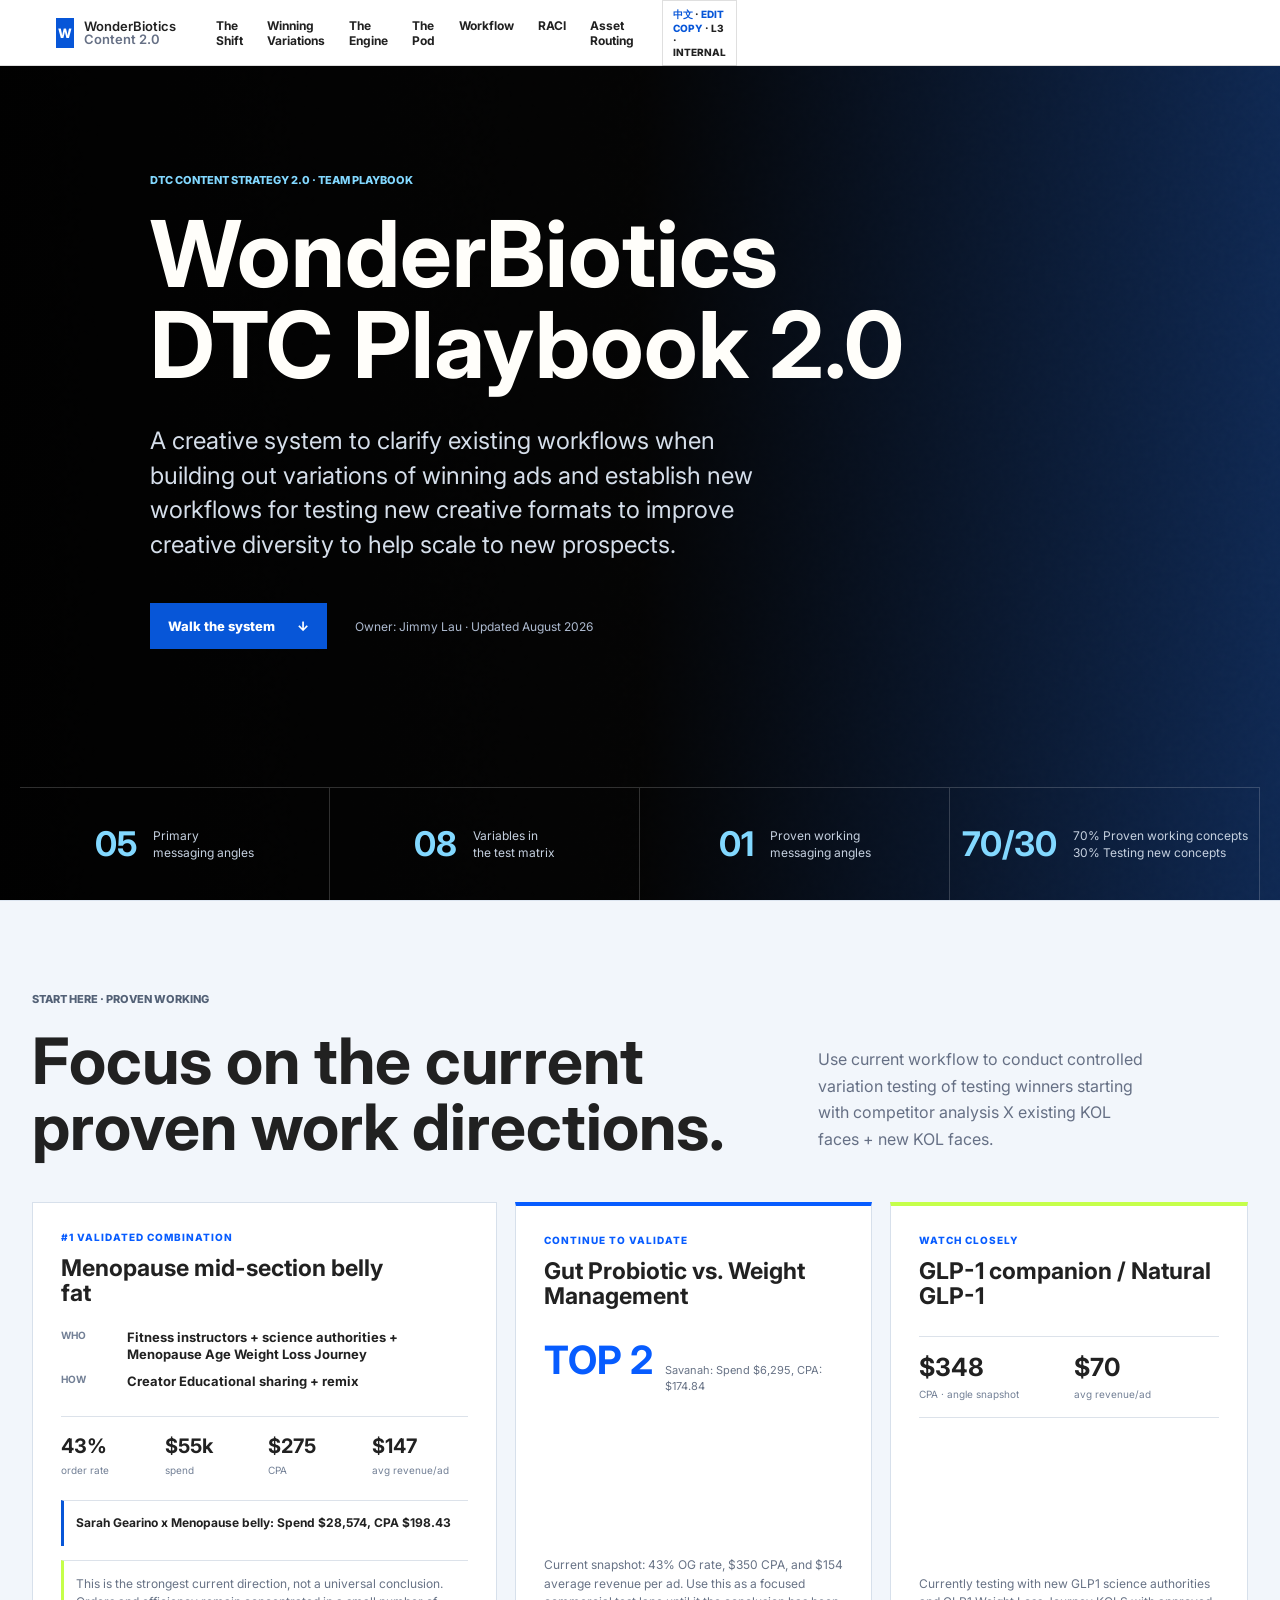
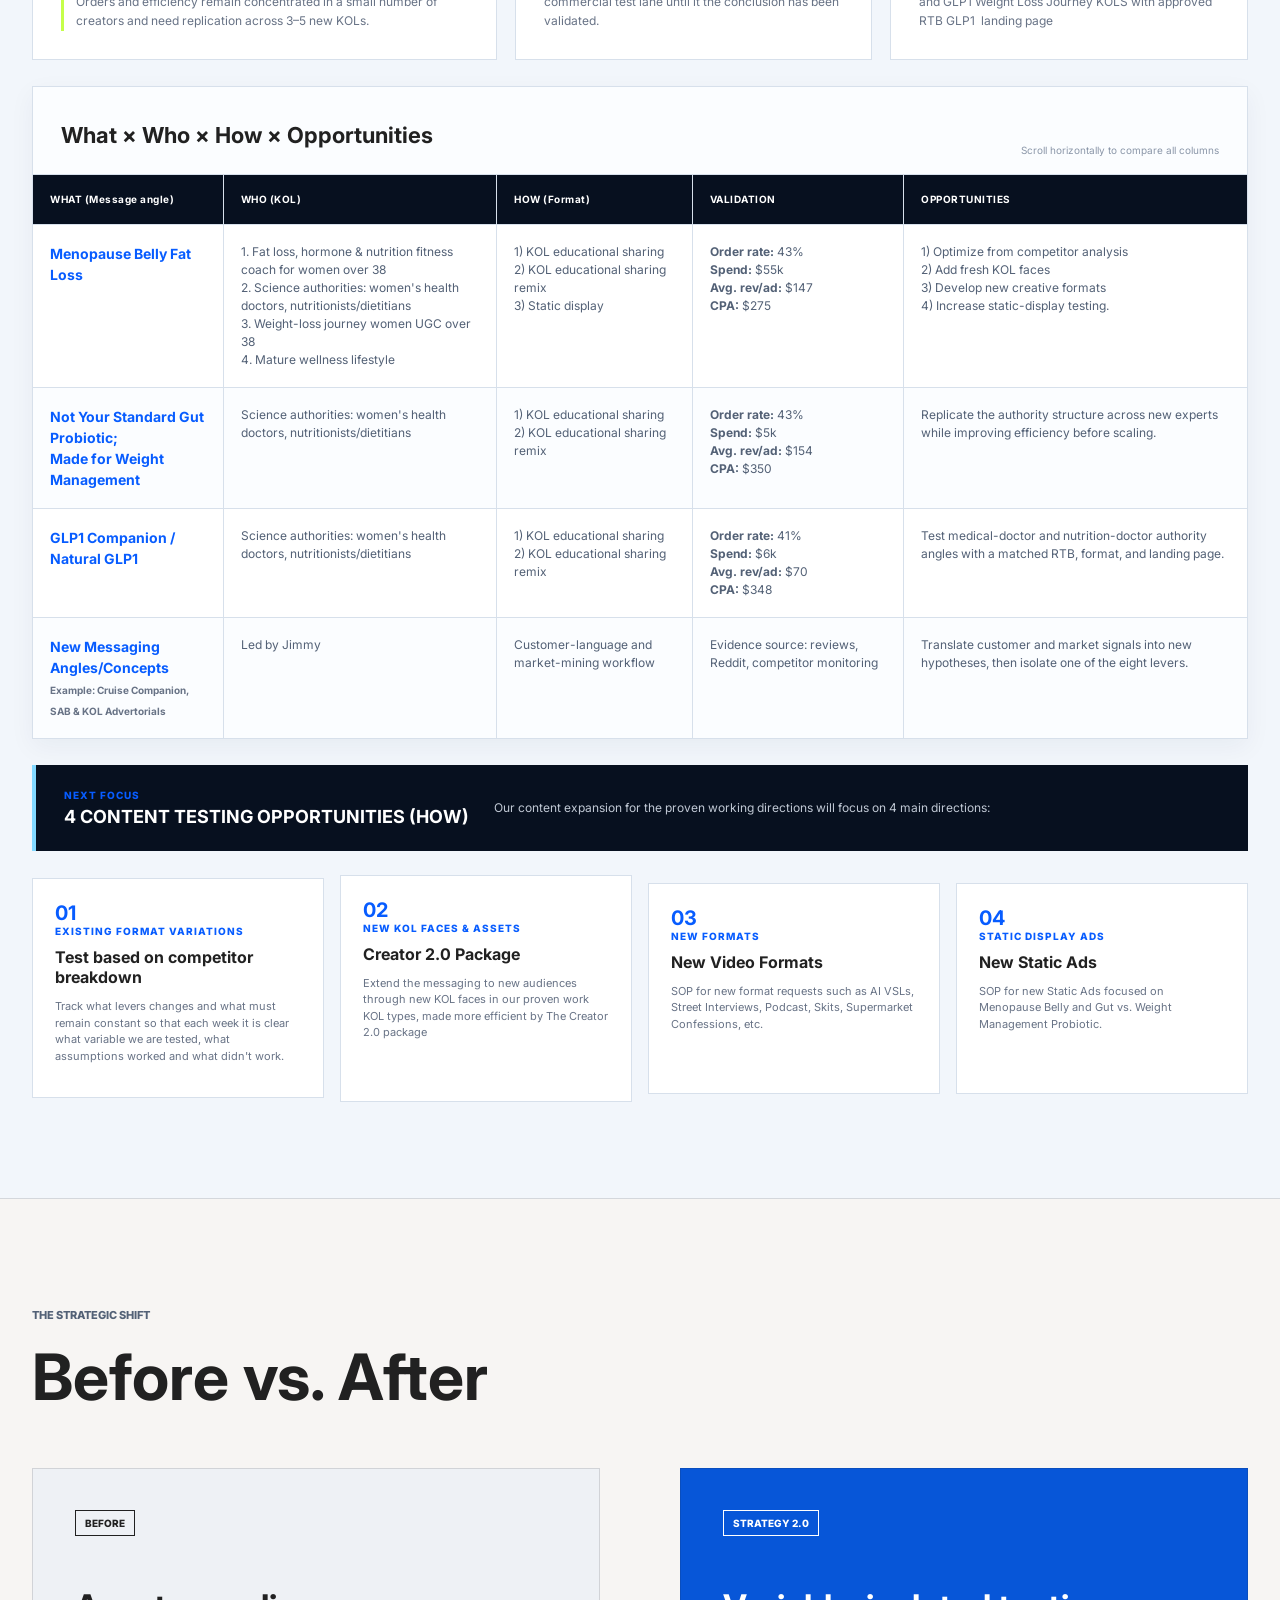
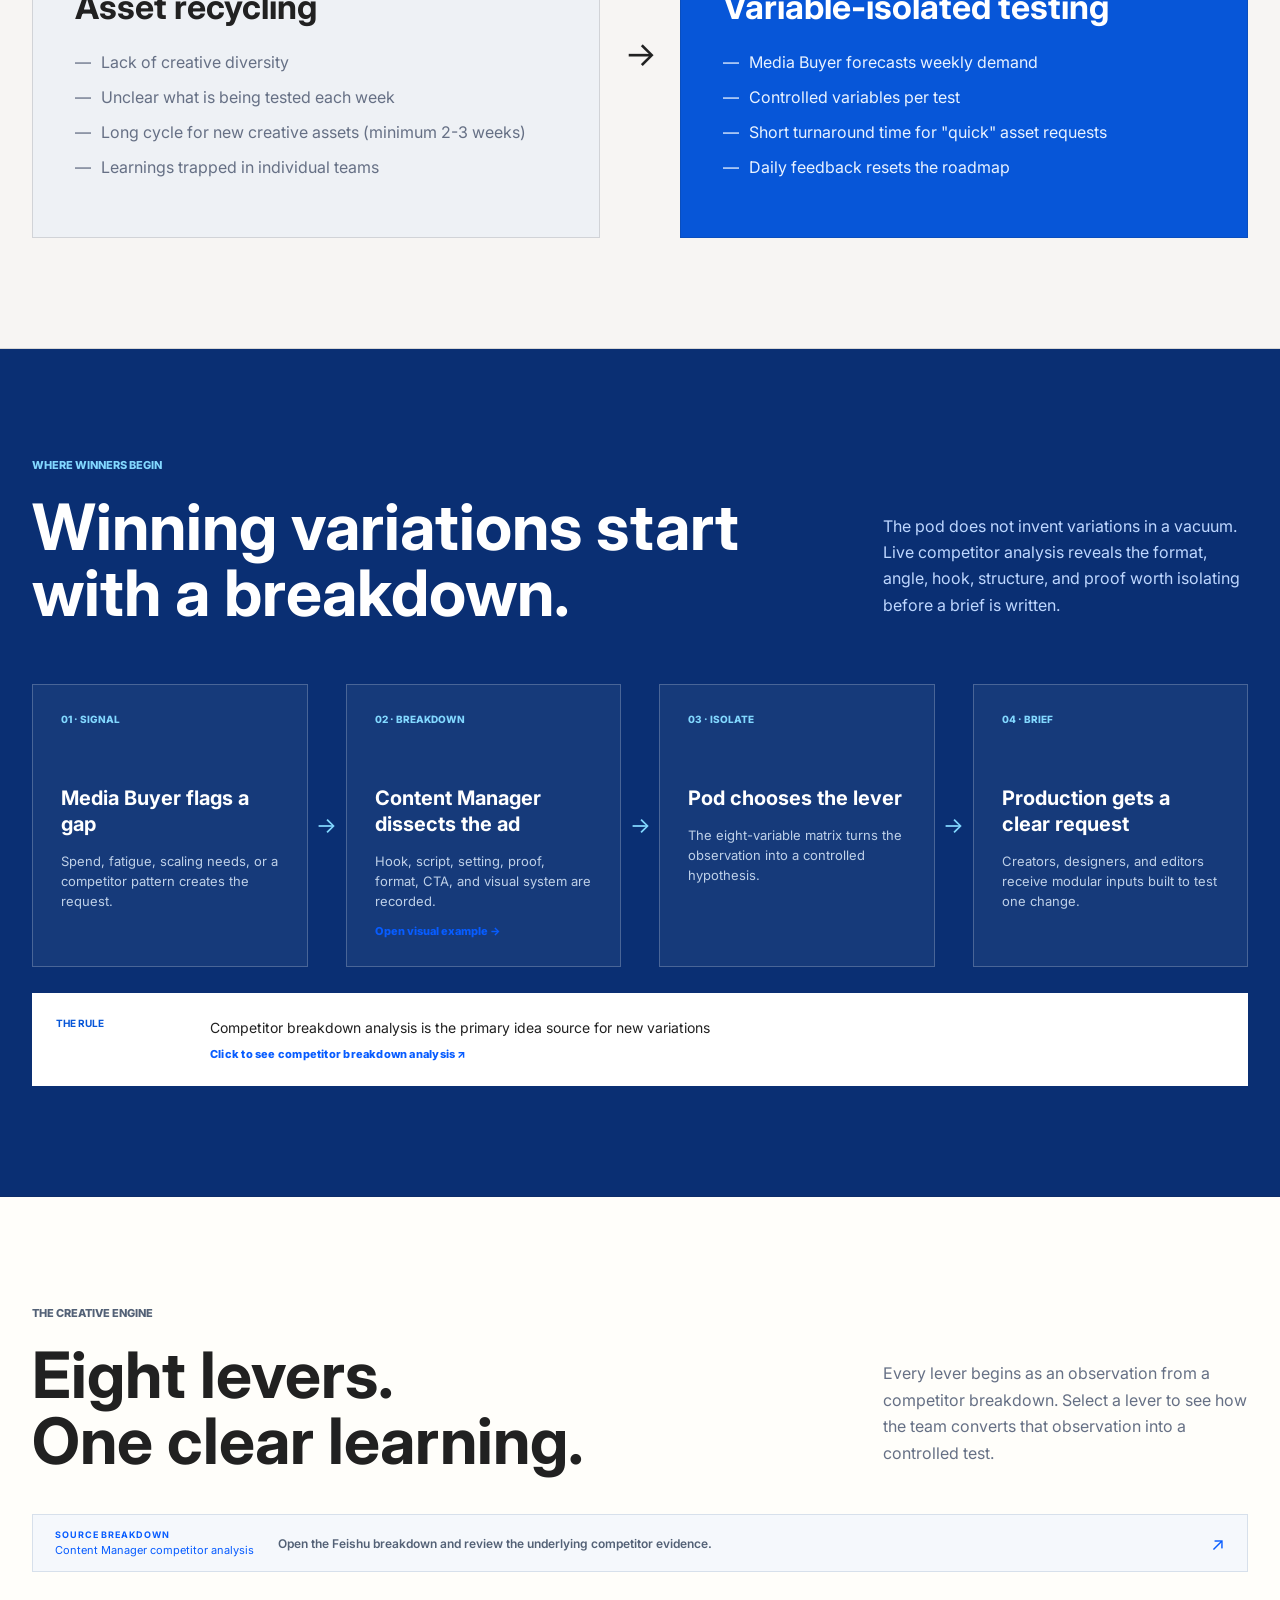
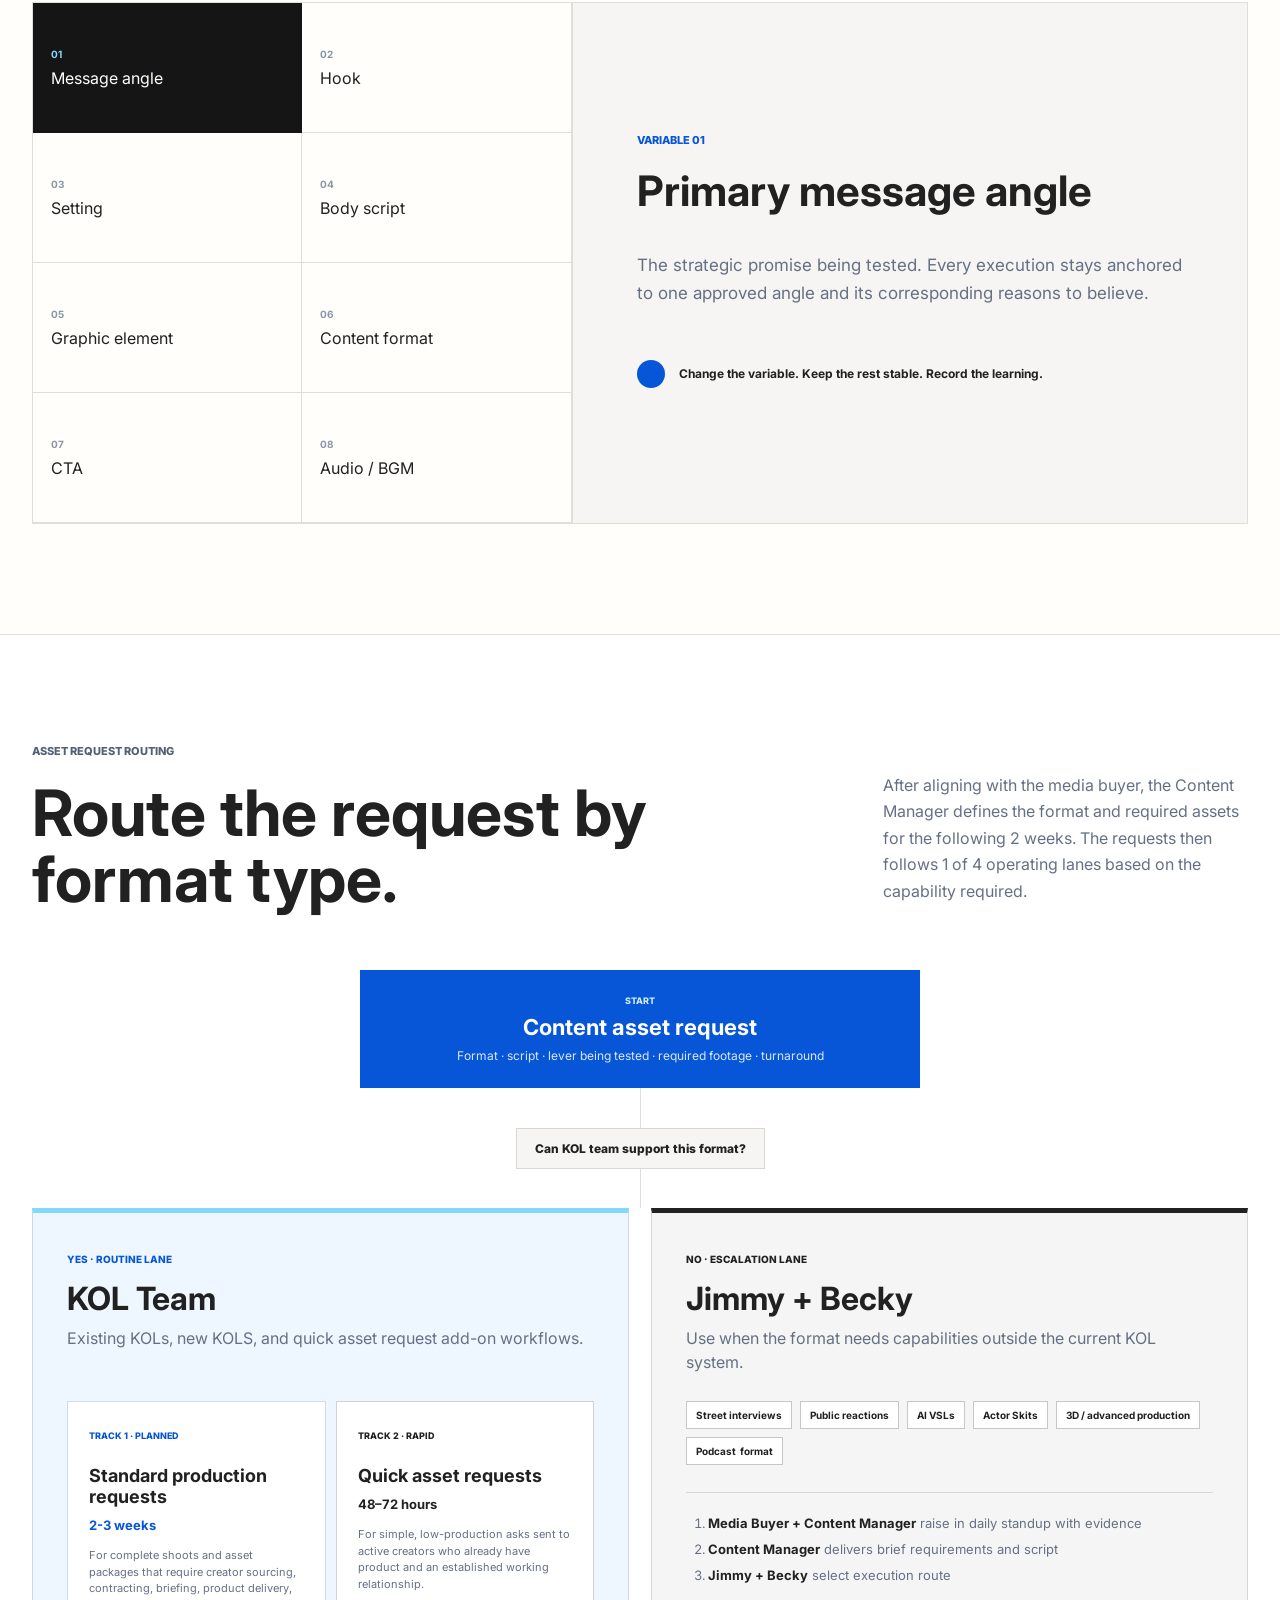
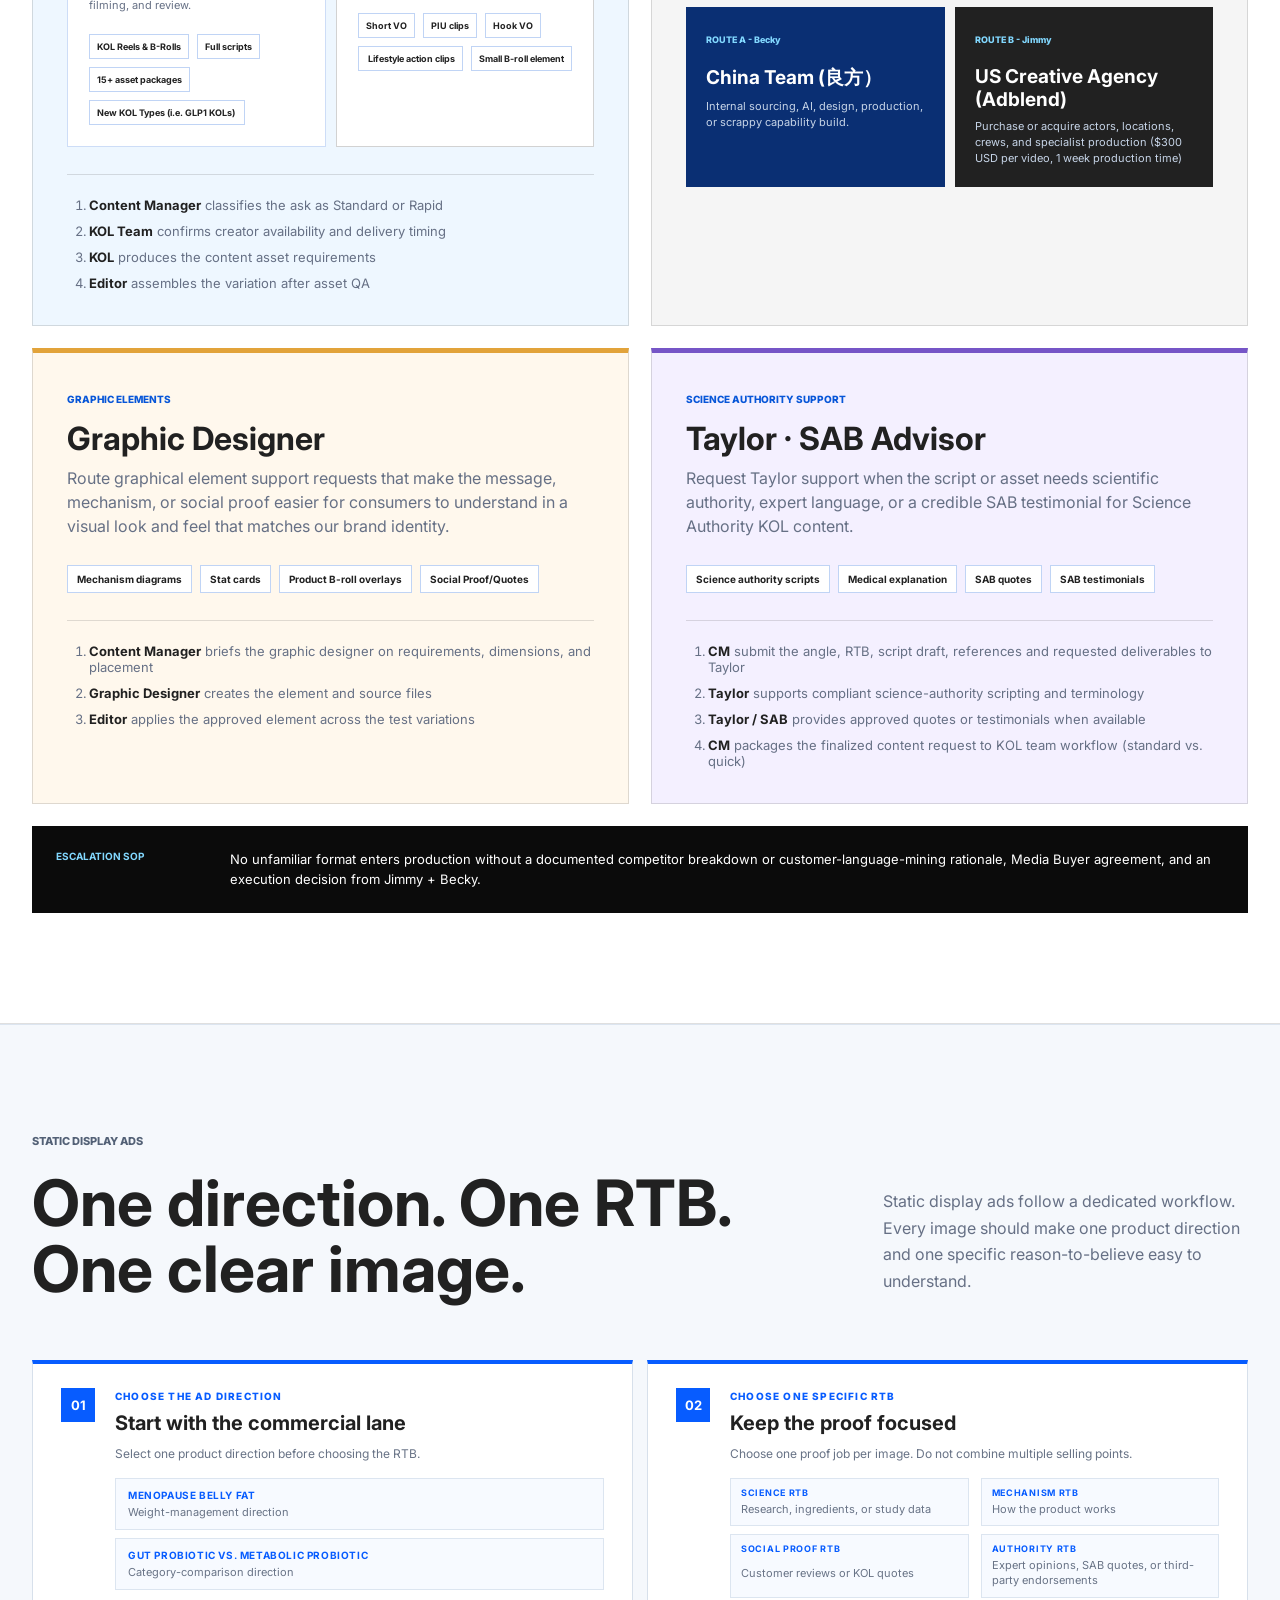
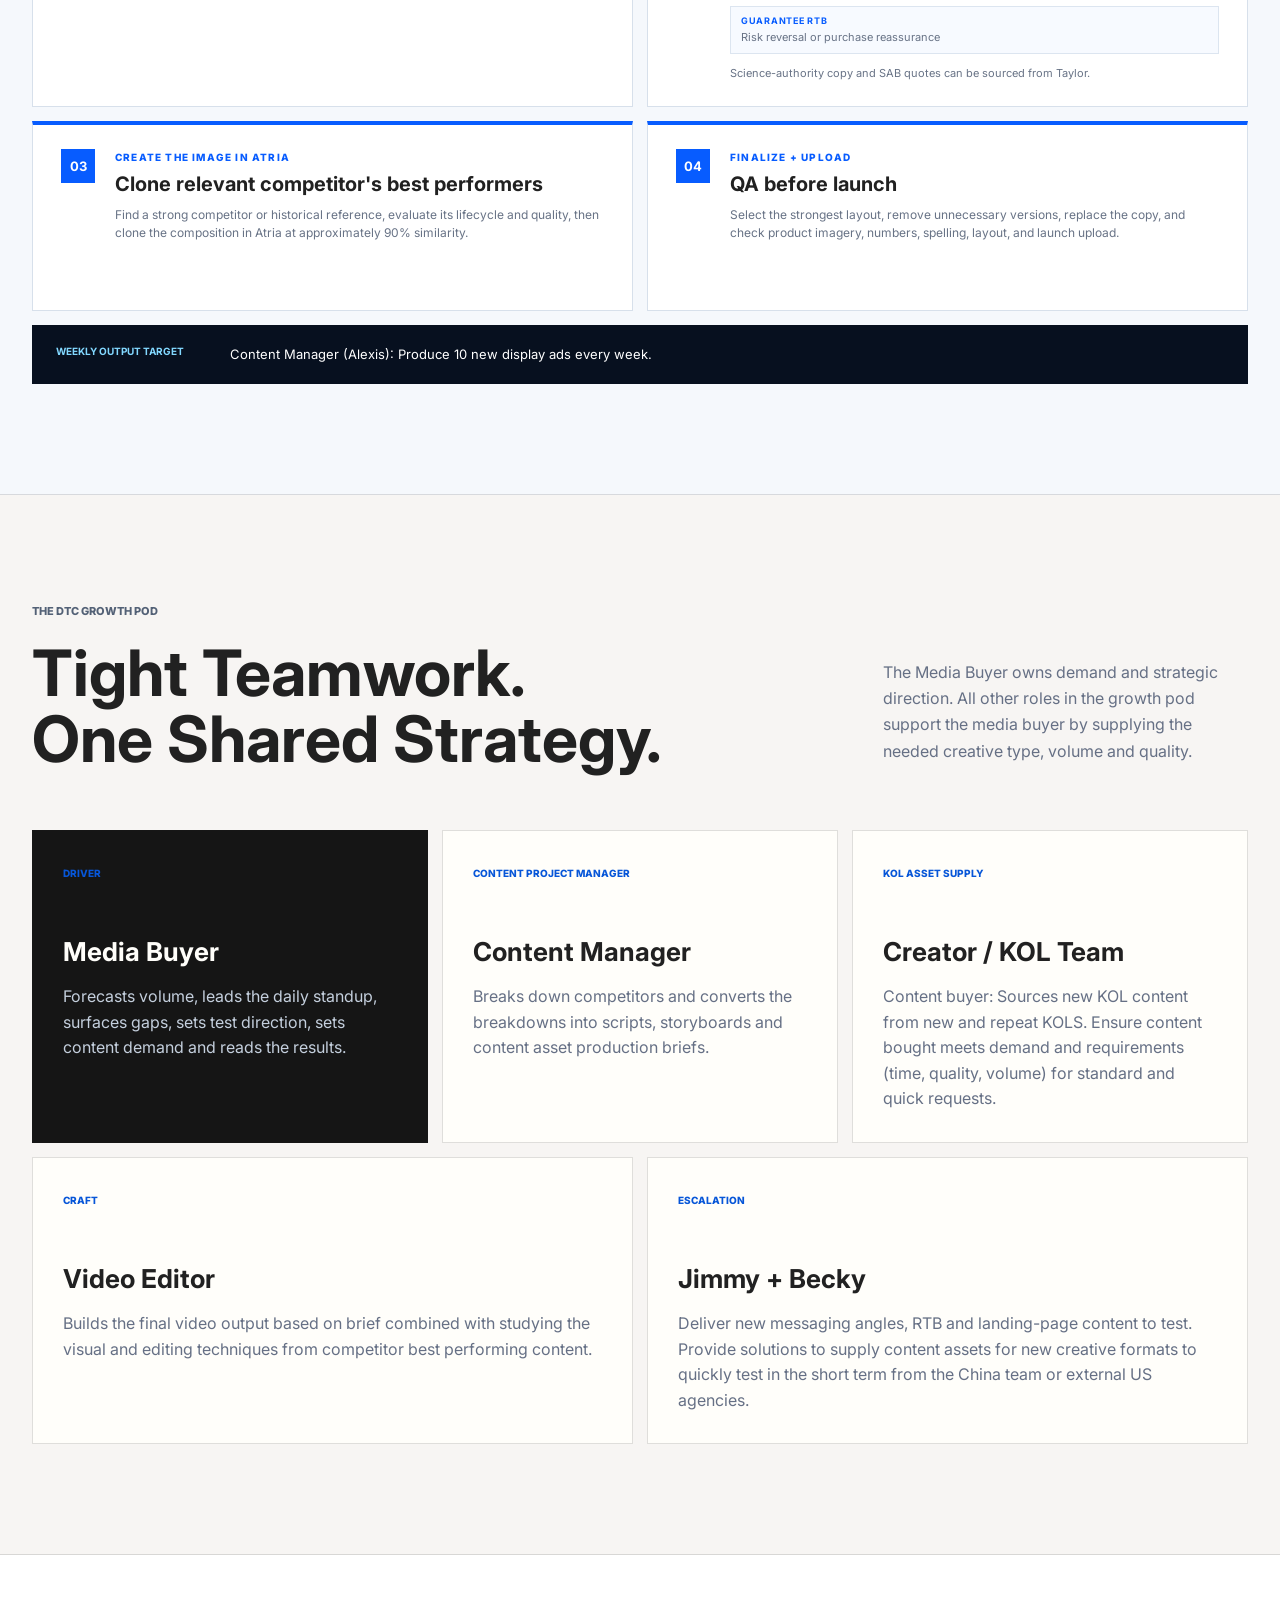
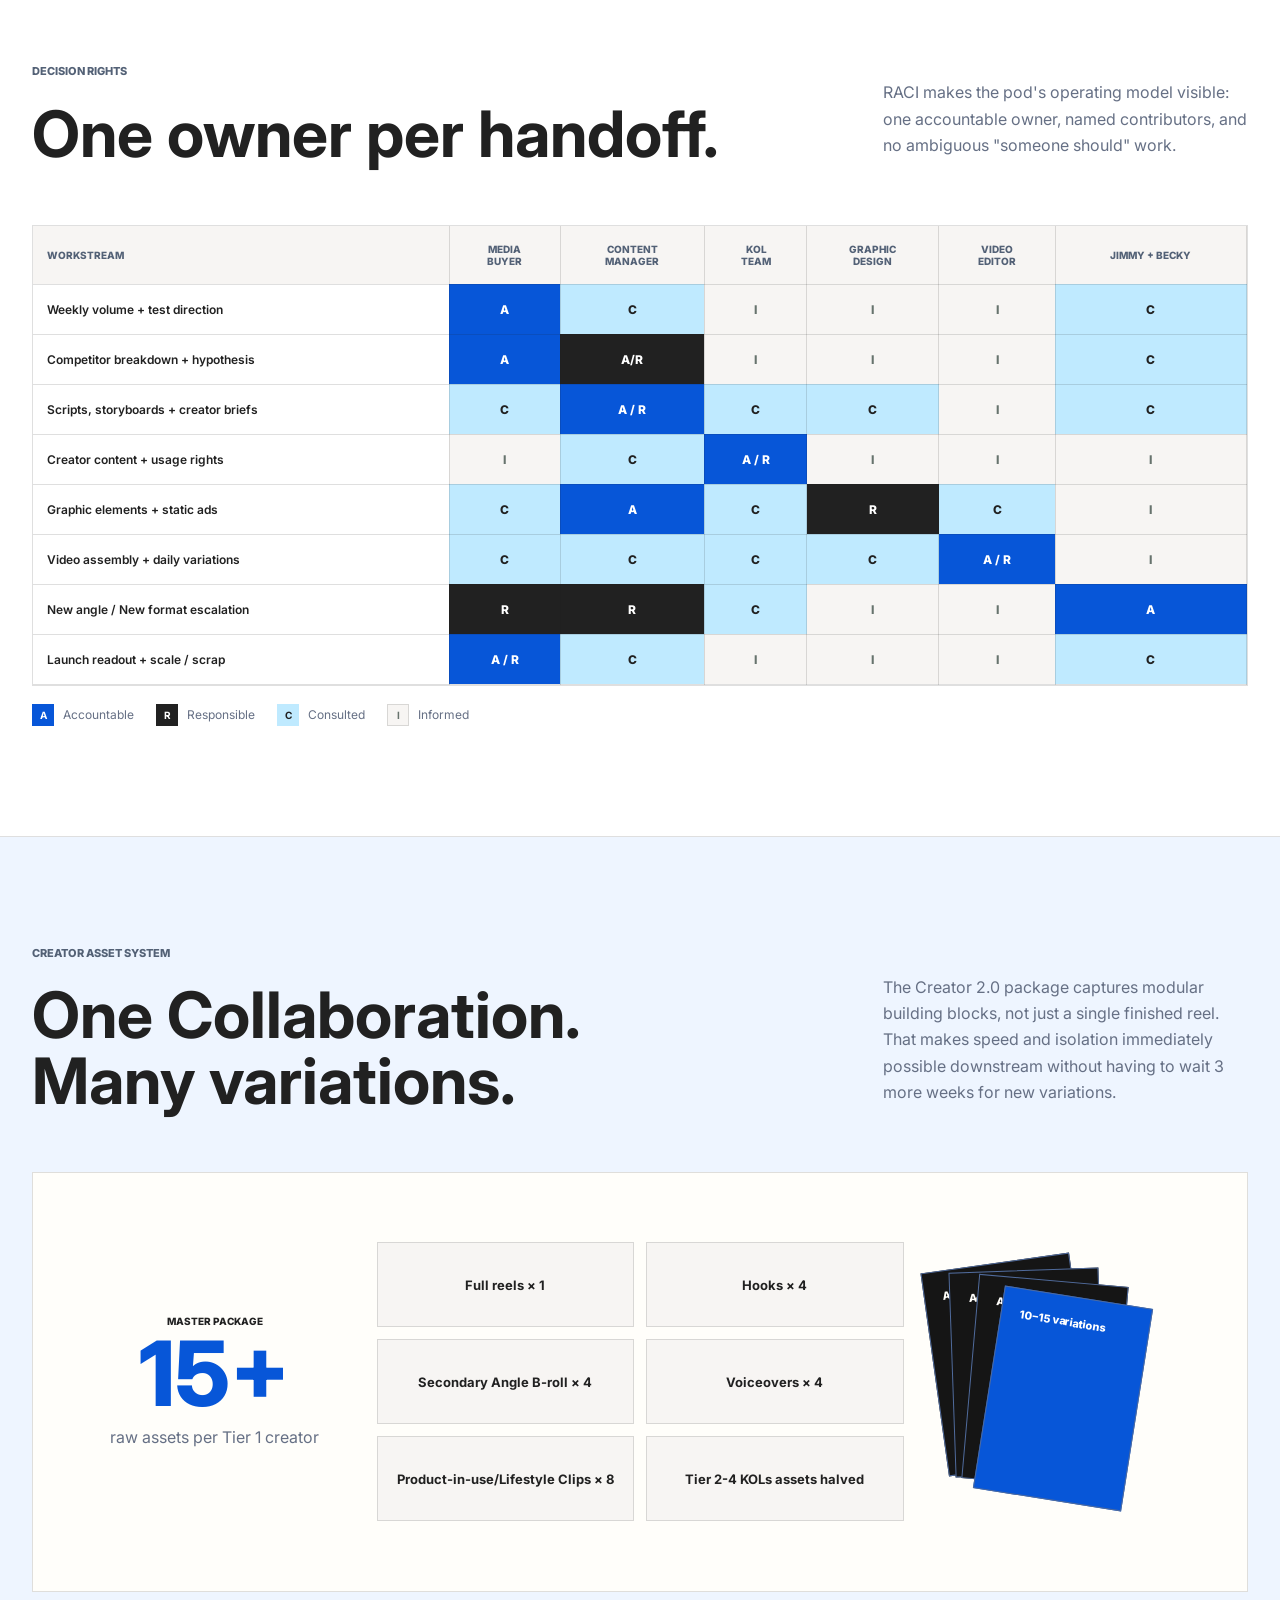
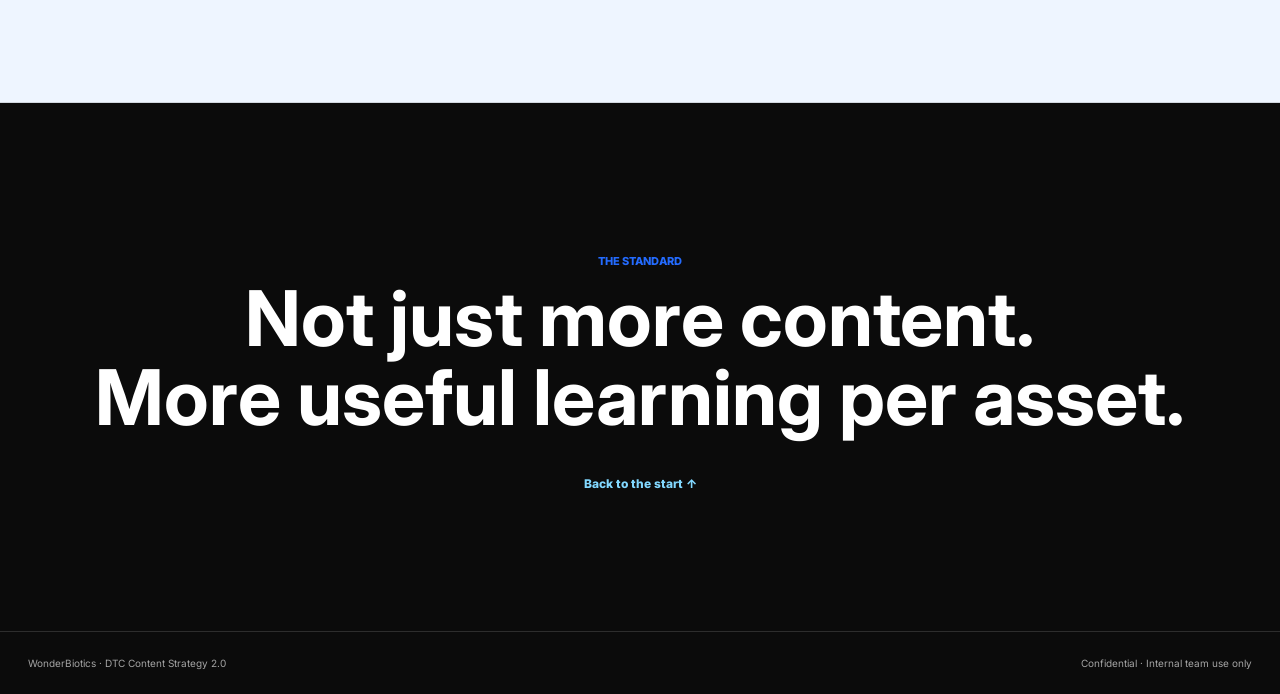
==== commit db85cc3b: "Add Chinese translated site link" ====
--- a/index.html
+++ b/index.html
@@ -25,7 +25,7 @@
       <a href="#raci">RACI</a>
       <a href="#routing">Asset Routing</a>
     </nav>
-    <span class="security-label"><a href="editor.html">Edit copy</a> · L3 · Internal</span>
+    <span class="security-label"><a href="https://jimmylau-droid-github-io.translate.goog/wonderbiotics-playbook/?_x_tr_sl=en&amp;_x_tr_tl=zh-CN&amp;_x_tr_hl=en" target="_blank" rel="noreferrer">中文</a> · <a href="editor.html">Edit copy</a> · L3 · Internal</span>
   </header>
 
   <main id="top">
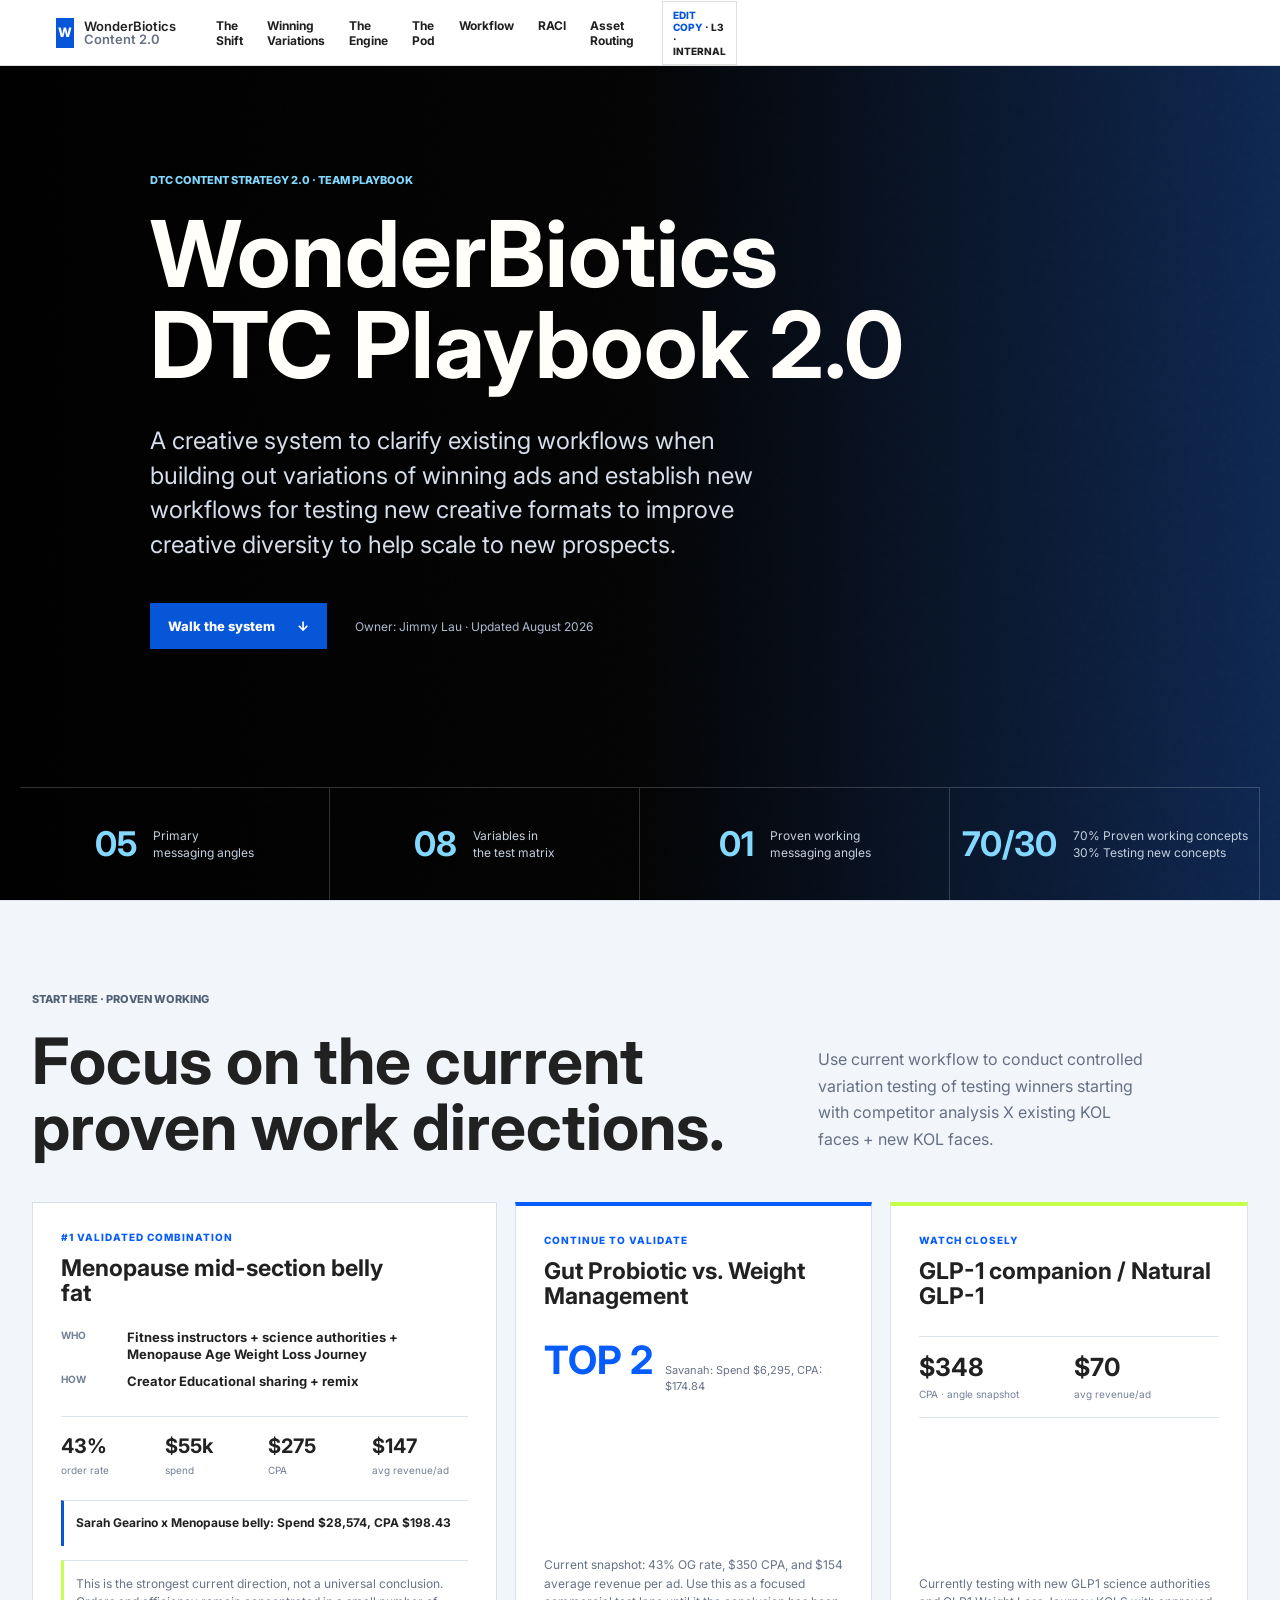
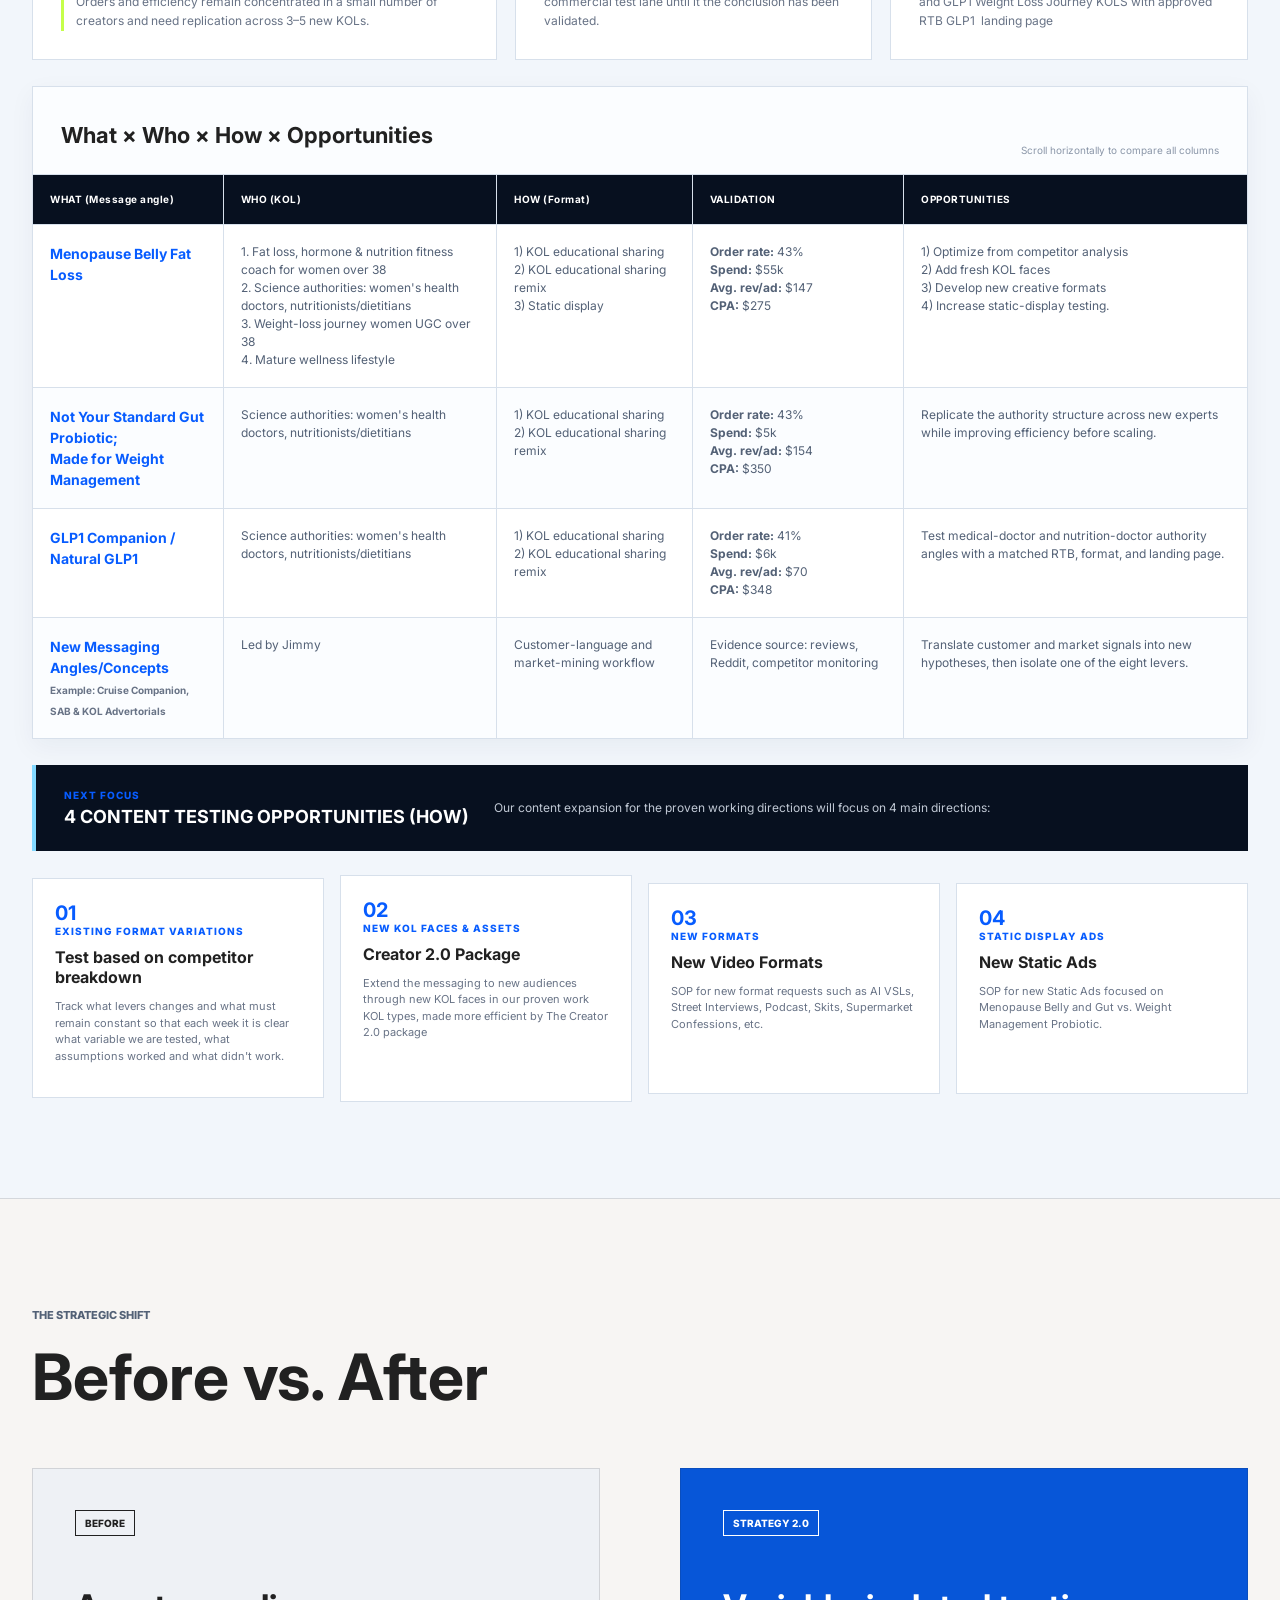
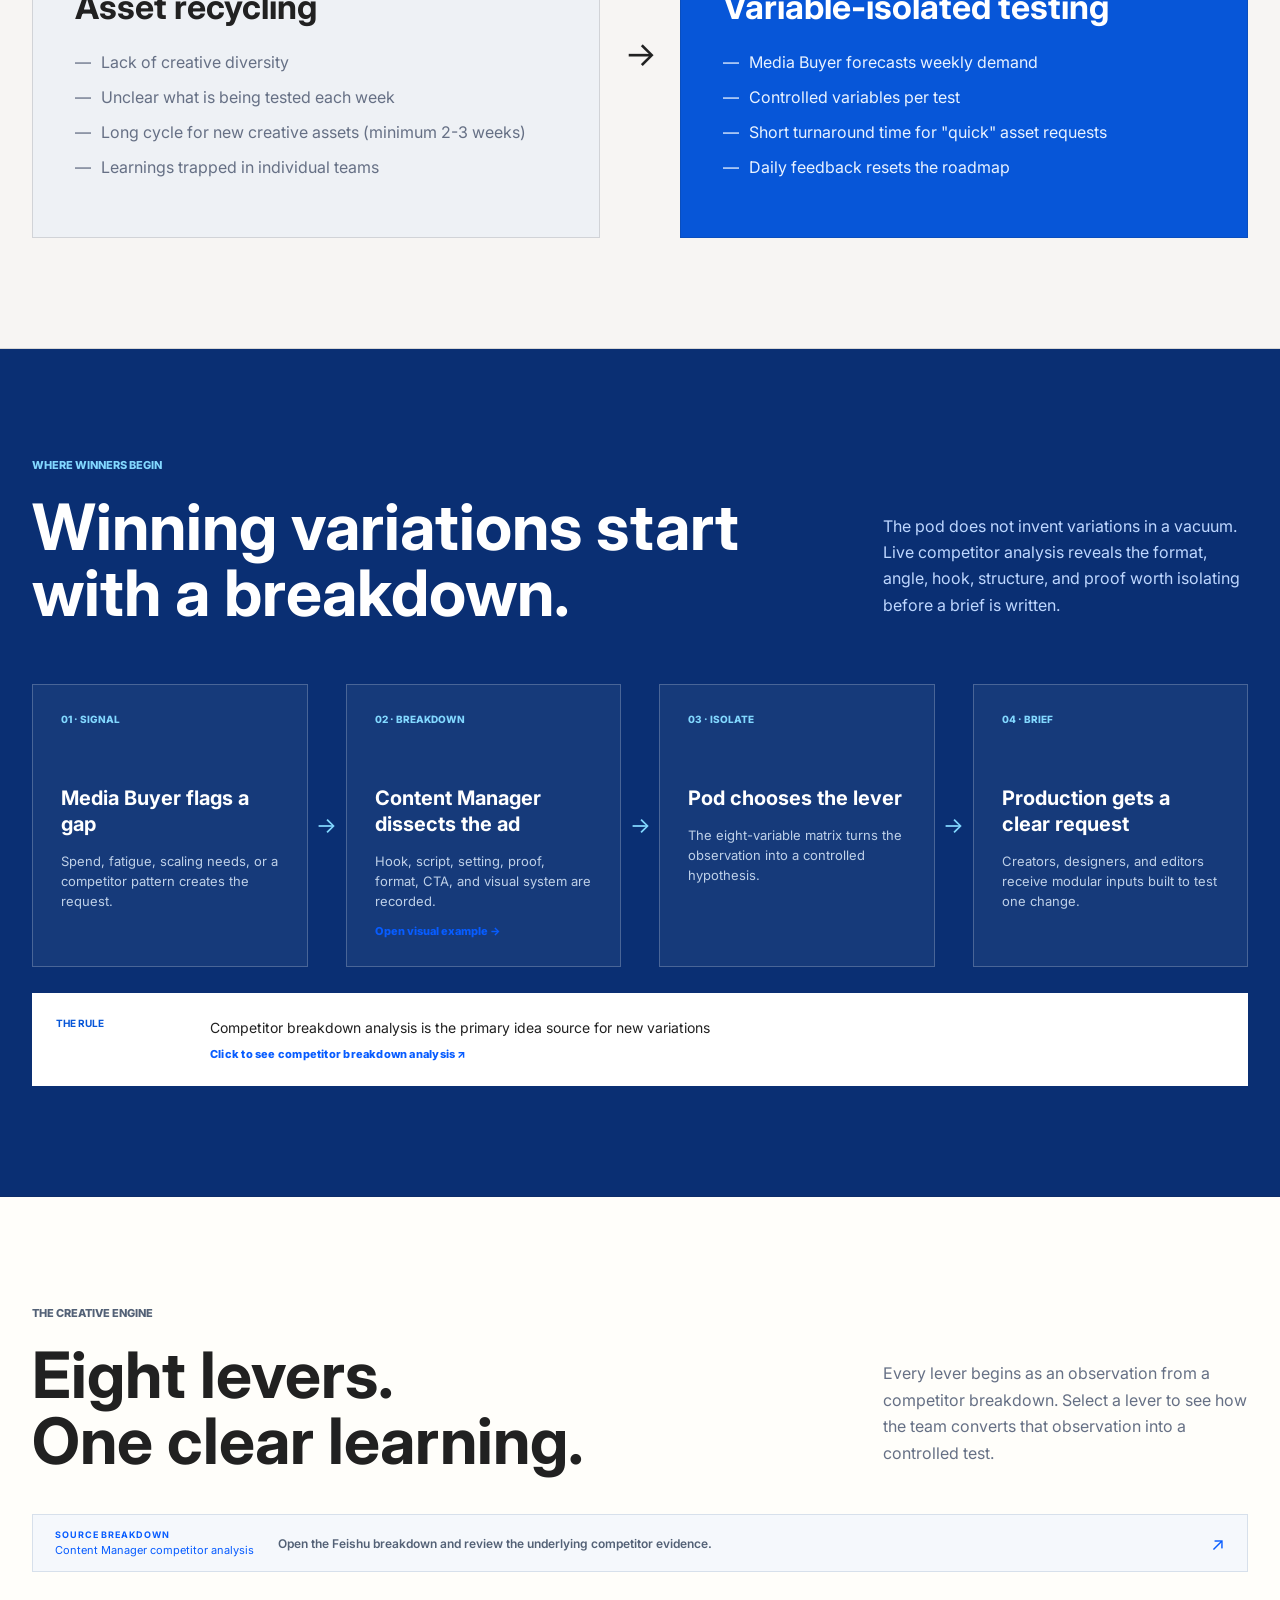
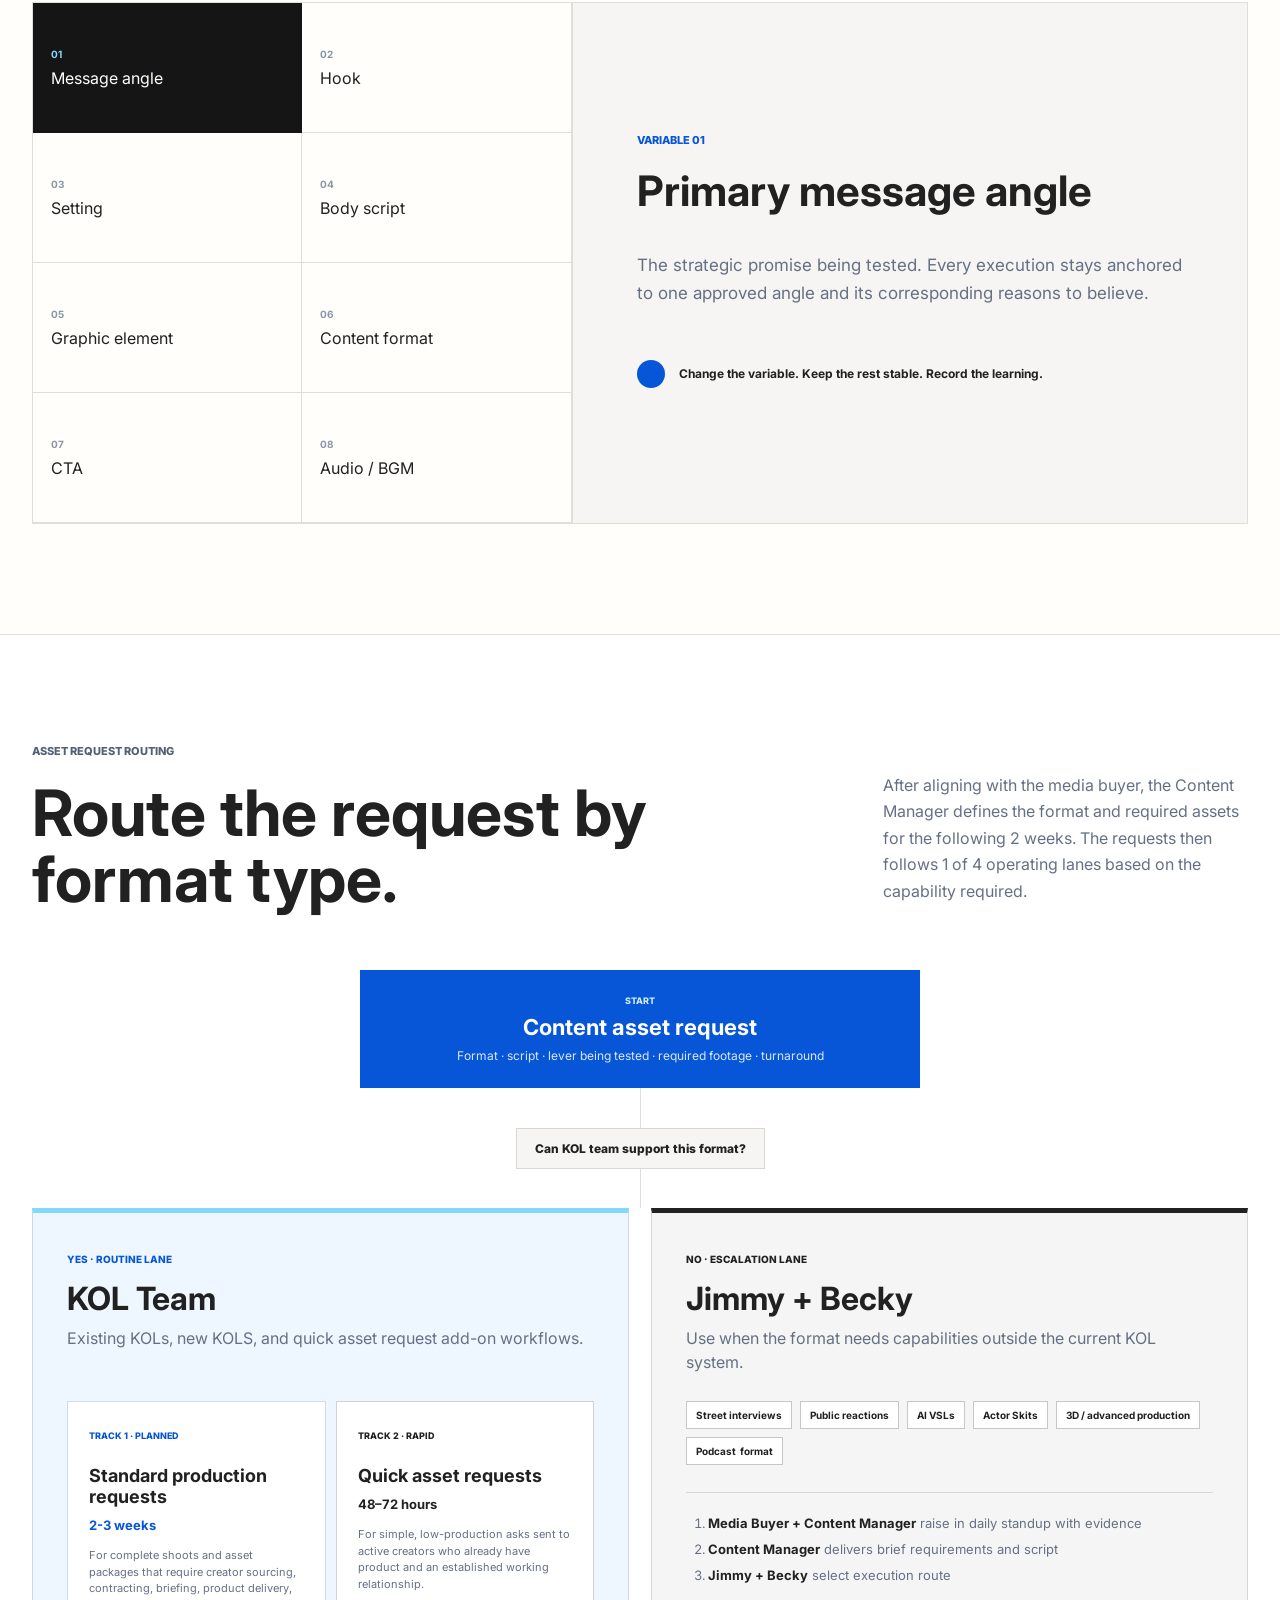
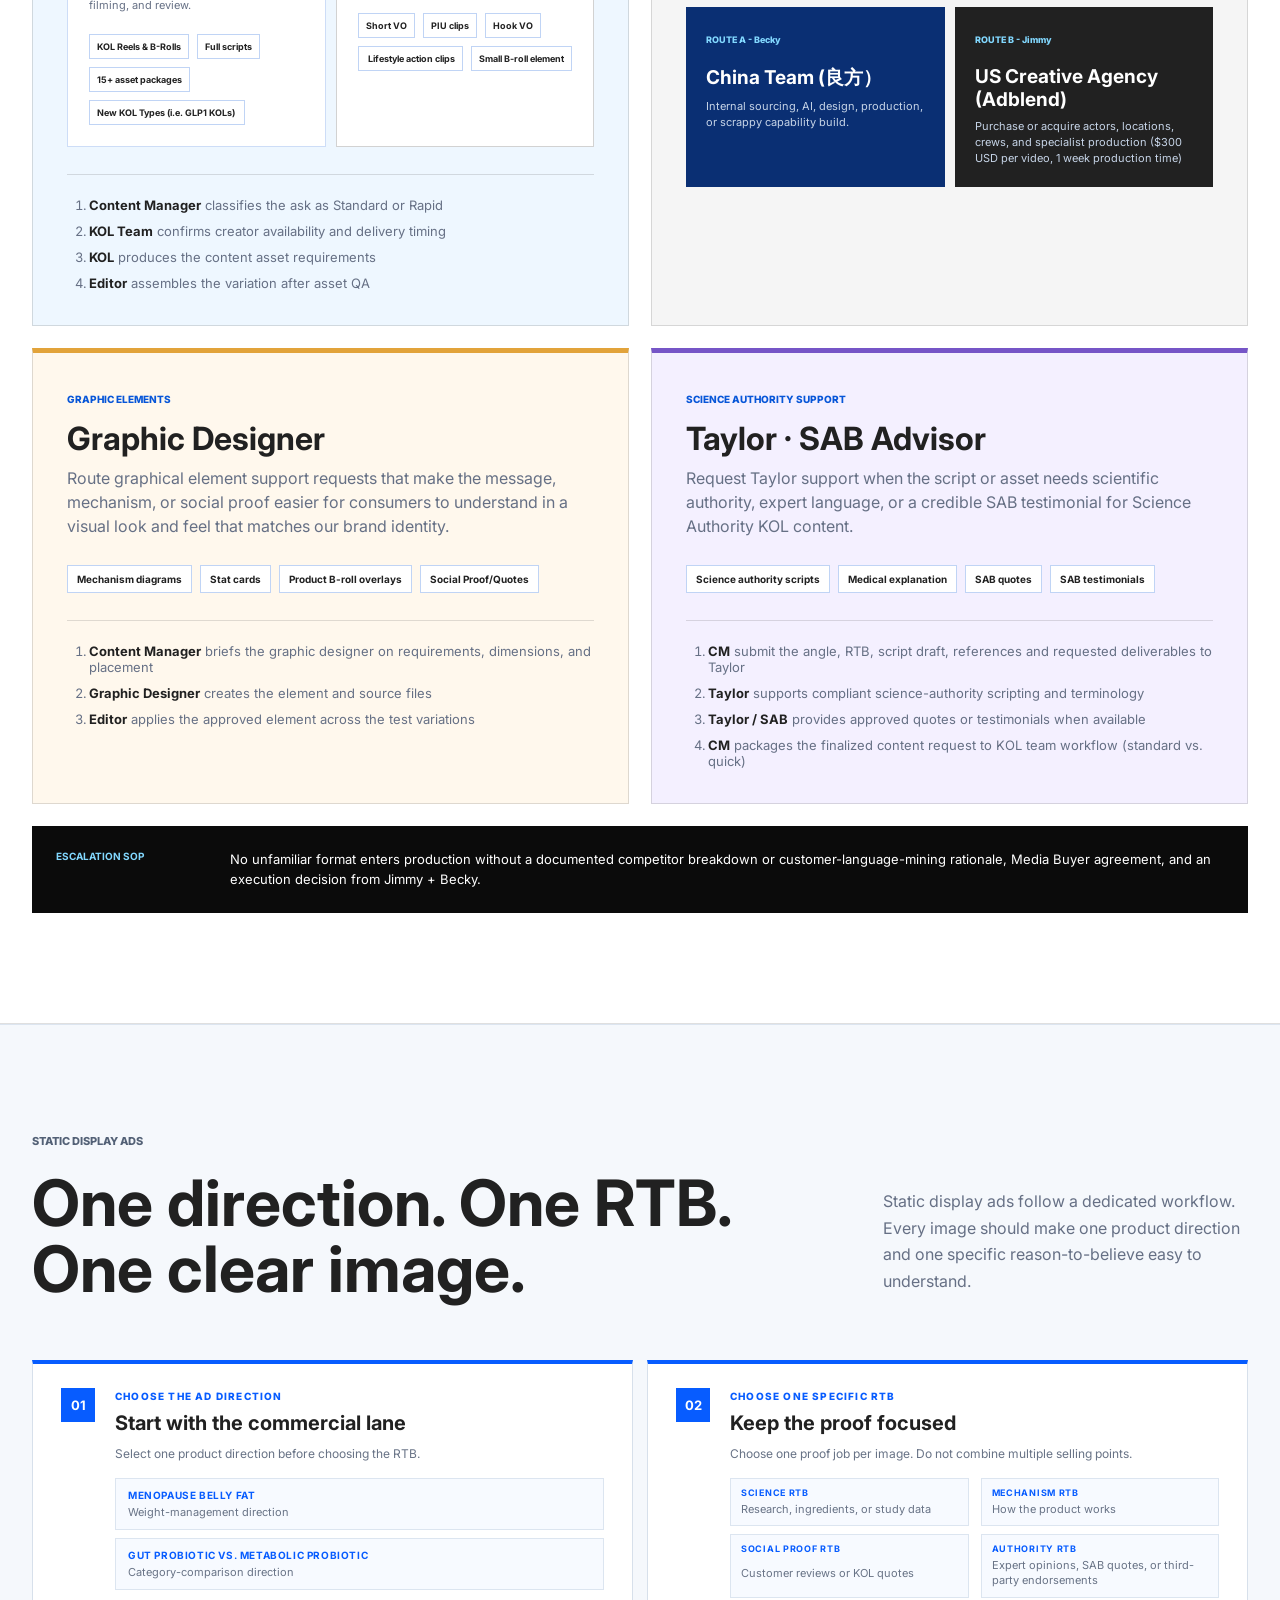
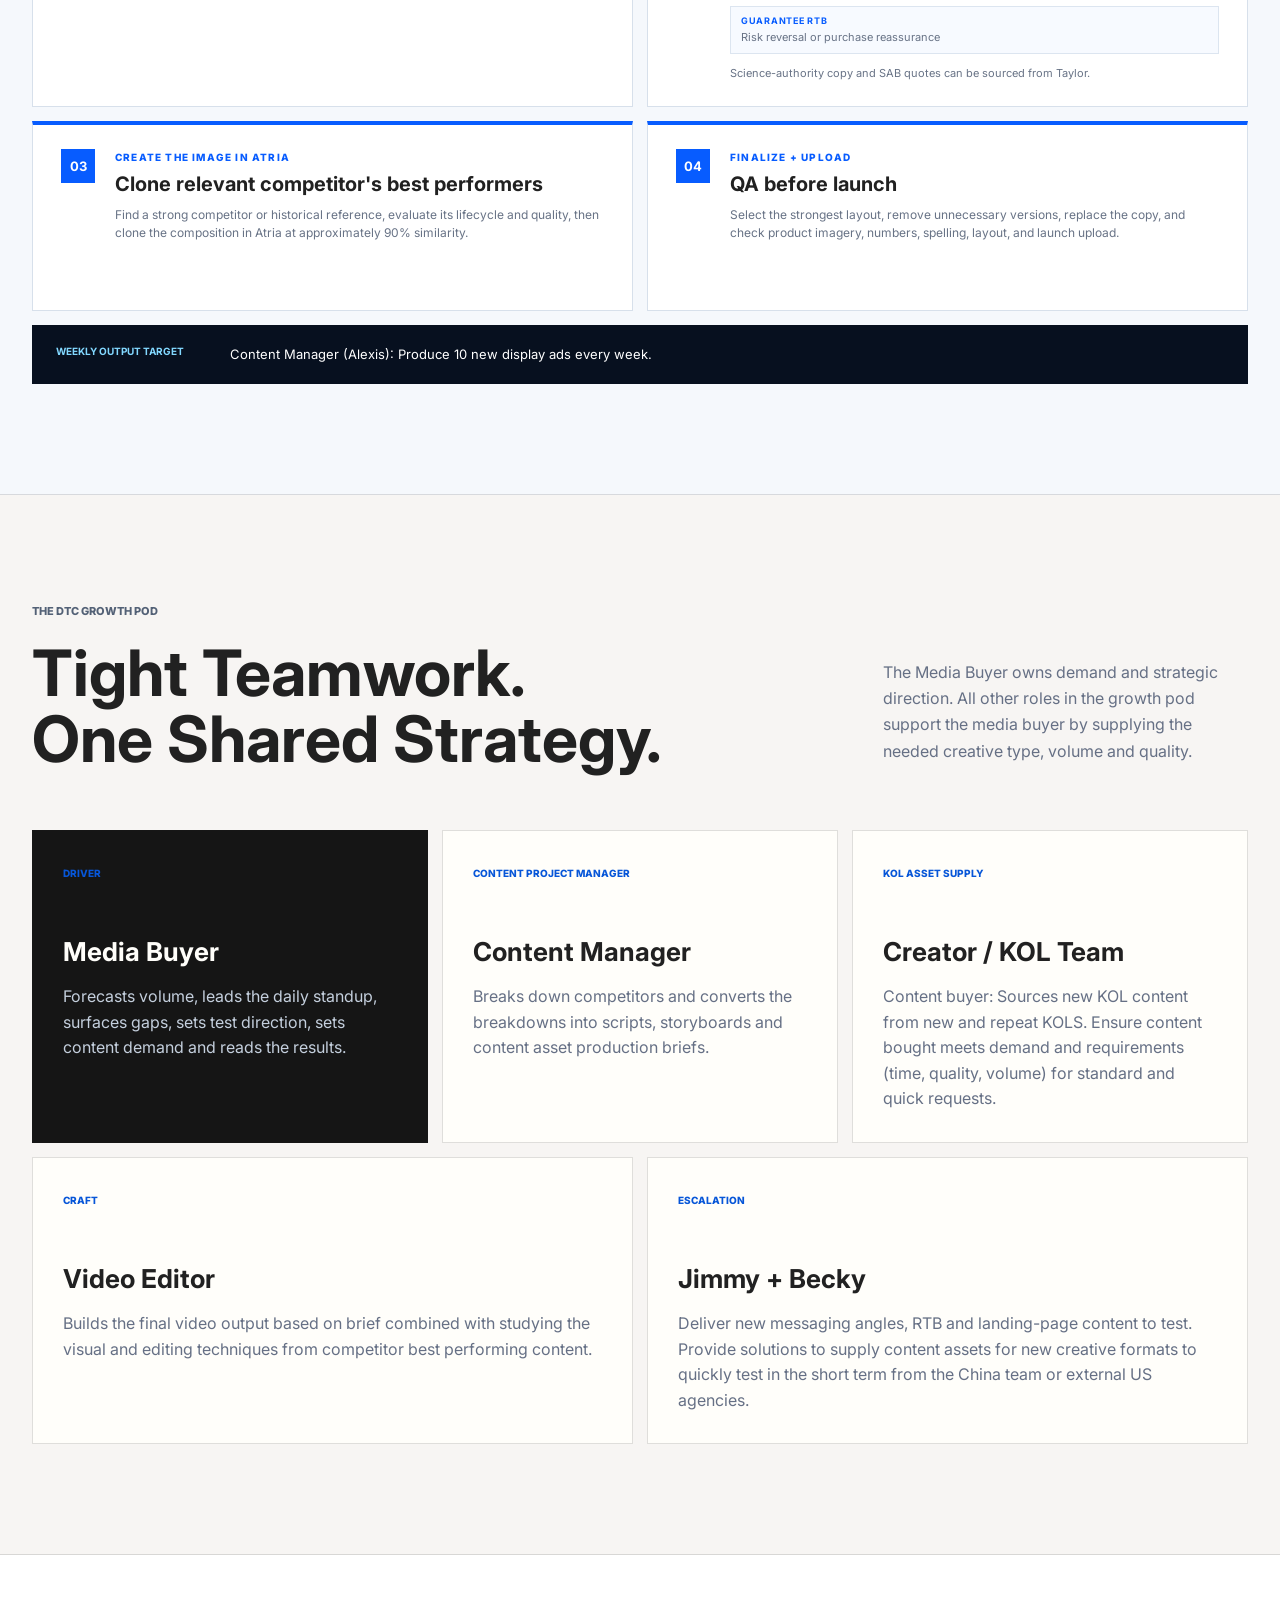
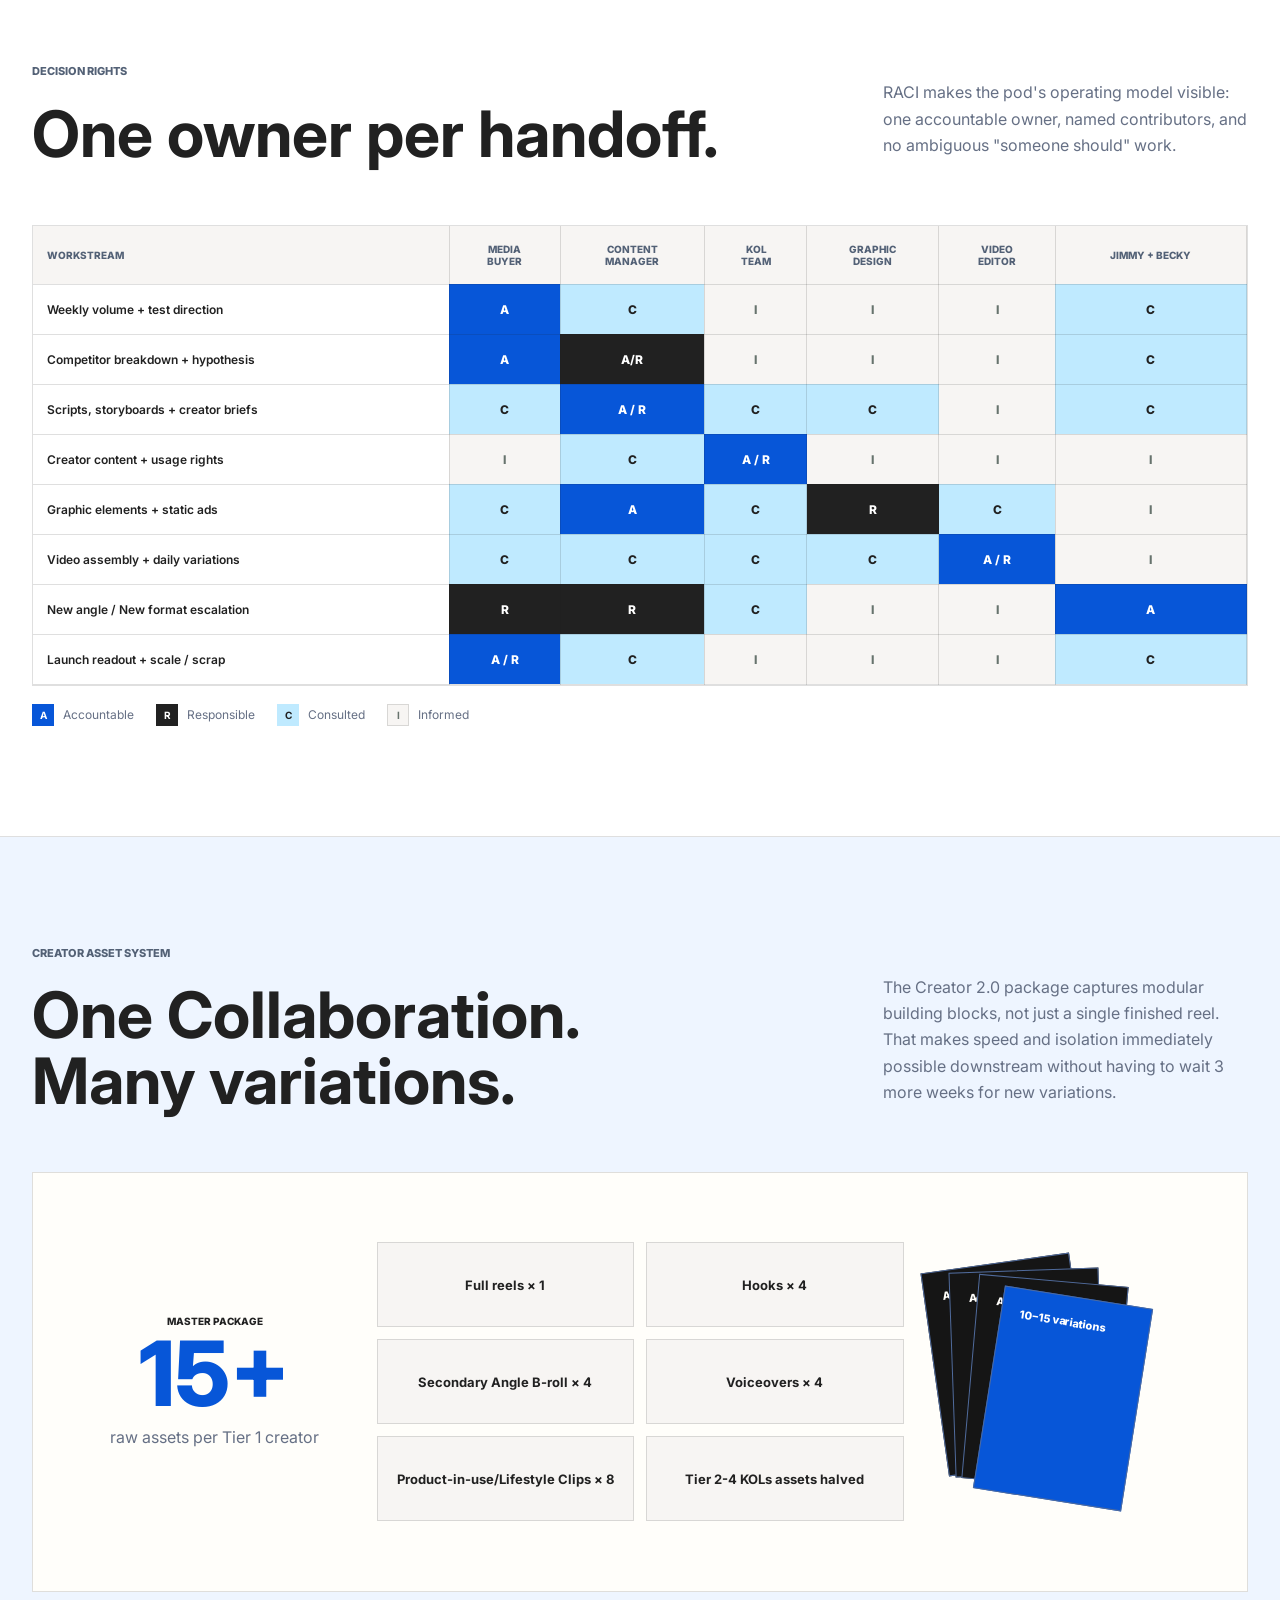
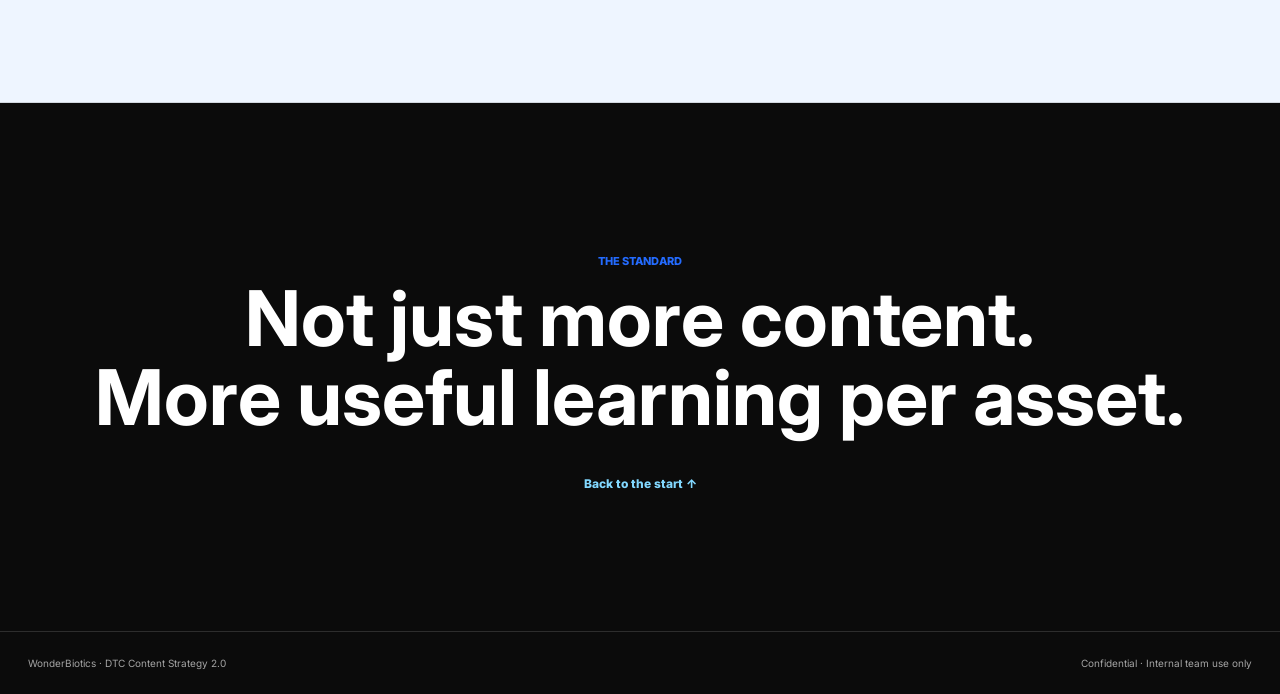
==== commit 38fbd665: "Restore clean English header" ====
--- a/index.html
+++ b/index.html
@@ -25,7 +25,7 @@
       <a href="#raci">RACI</a>
       <a href="#routing">Asset Routing</a>
     </nav>
-    <span class="security-label"><a href="https://jimmylau-droid-github-io.translate.goog/wonderbiotics-playbook/?_x_tr_sl=en&amp;_x_tr_tl=zh-CN&amp;_x_tr_hl=en" target="_blank" rel="noreferrer">中文</a> · <a href="editor.html">Edit copy</a> · L3 · Internal</span>
+    <span class="security-label"><a href="editor.html">Edit copy</a> · L3 · Internal</span>
   </header>
 
   <main id="top">
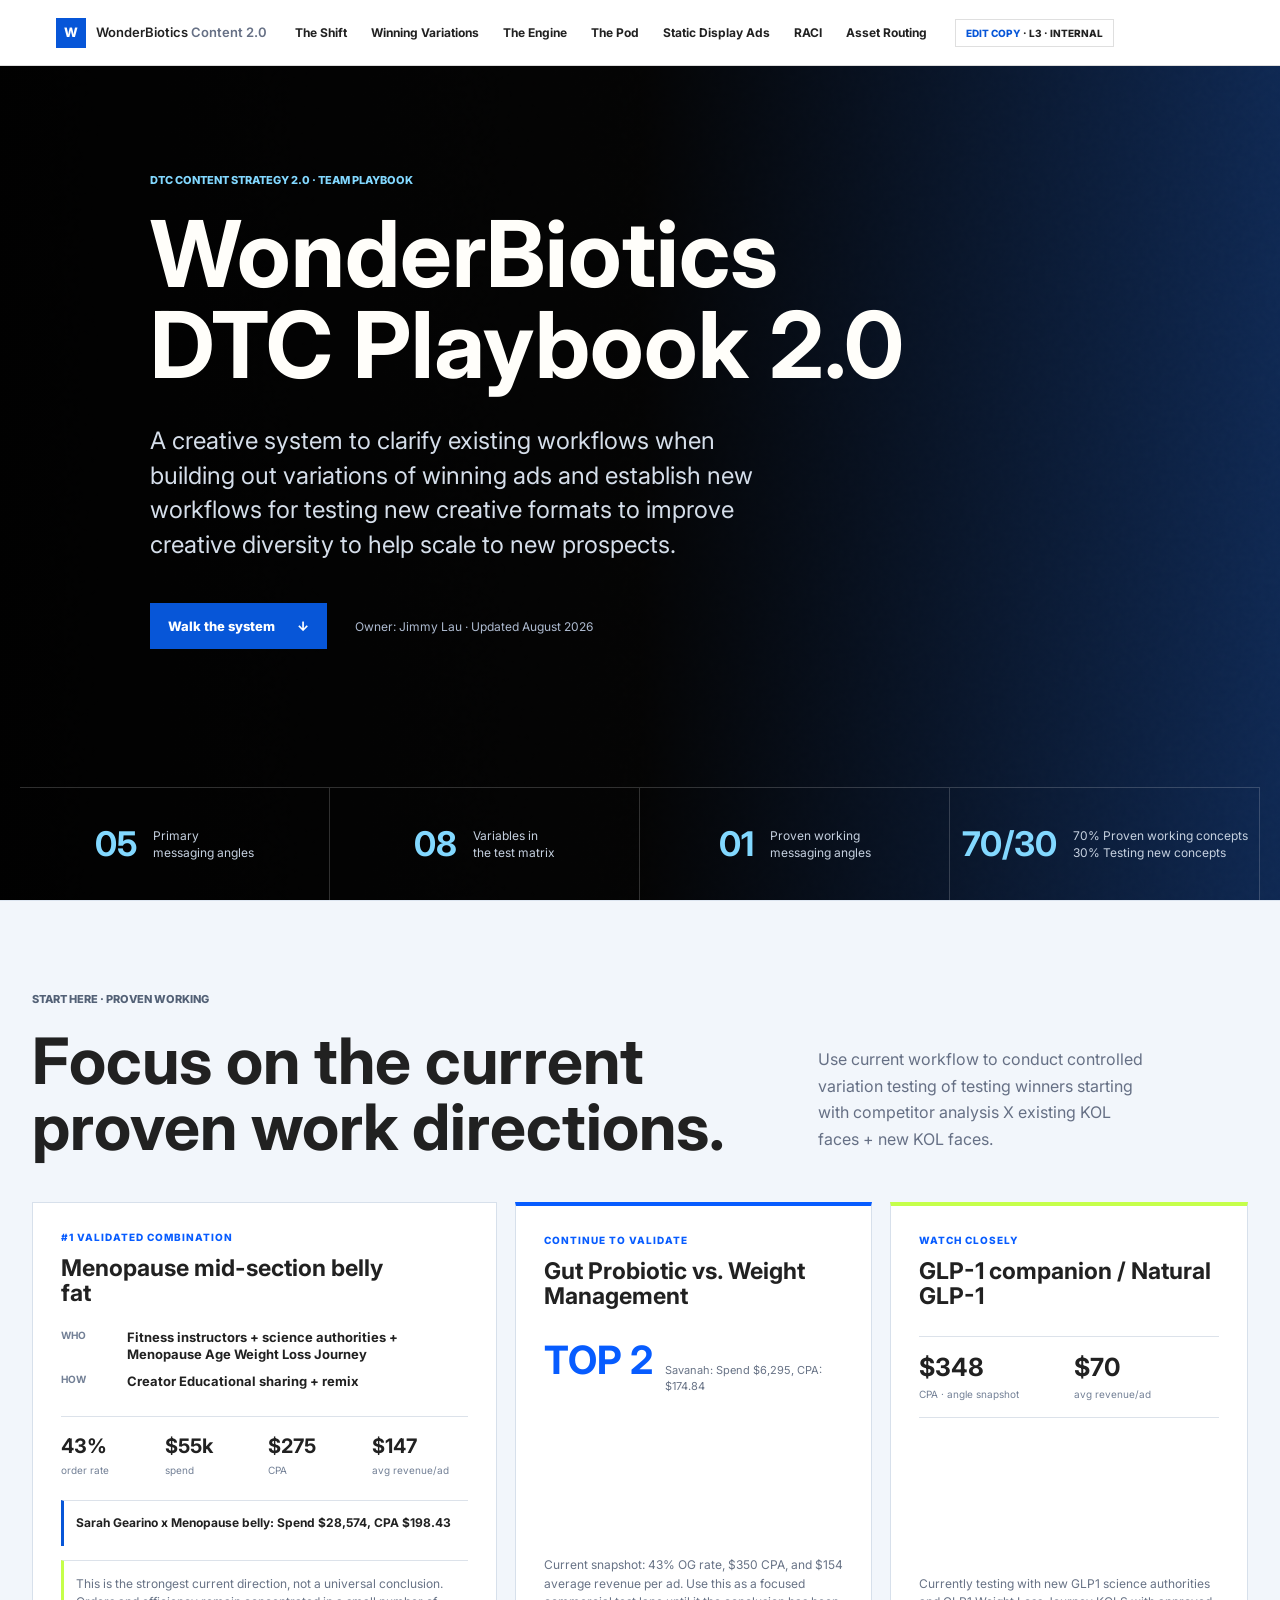
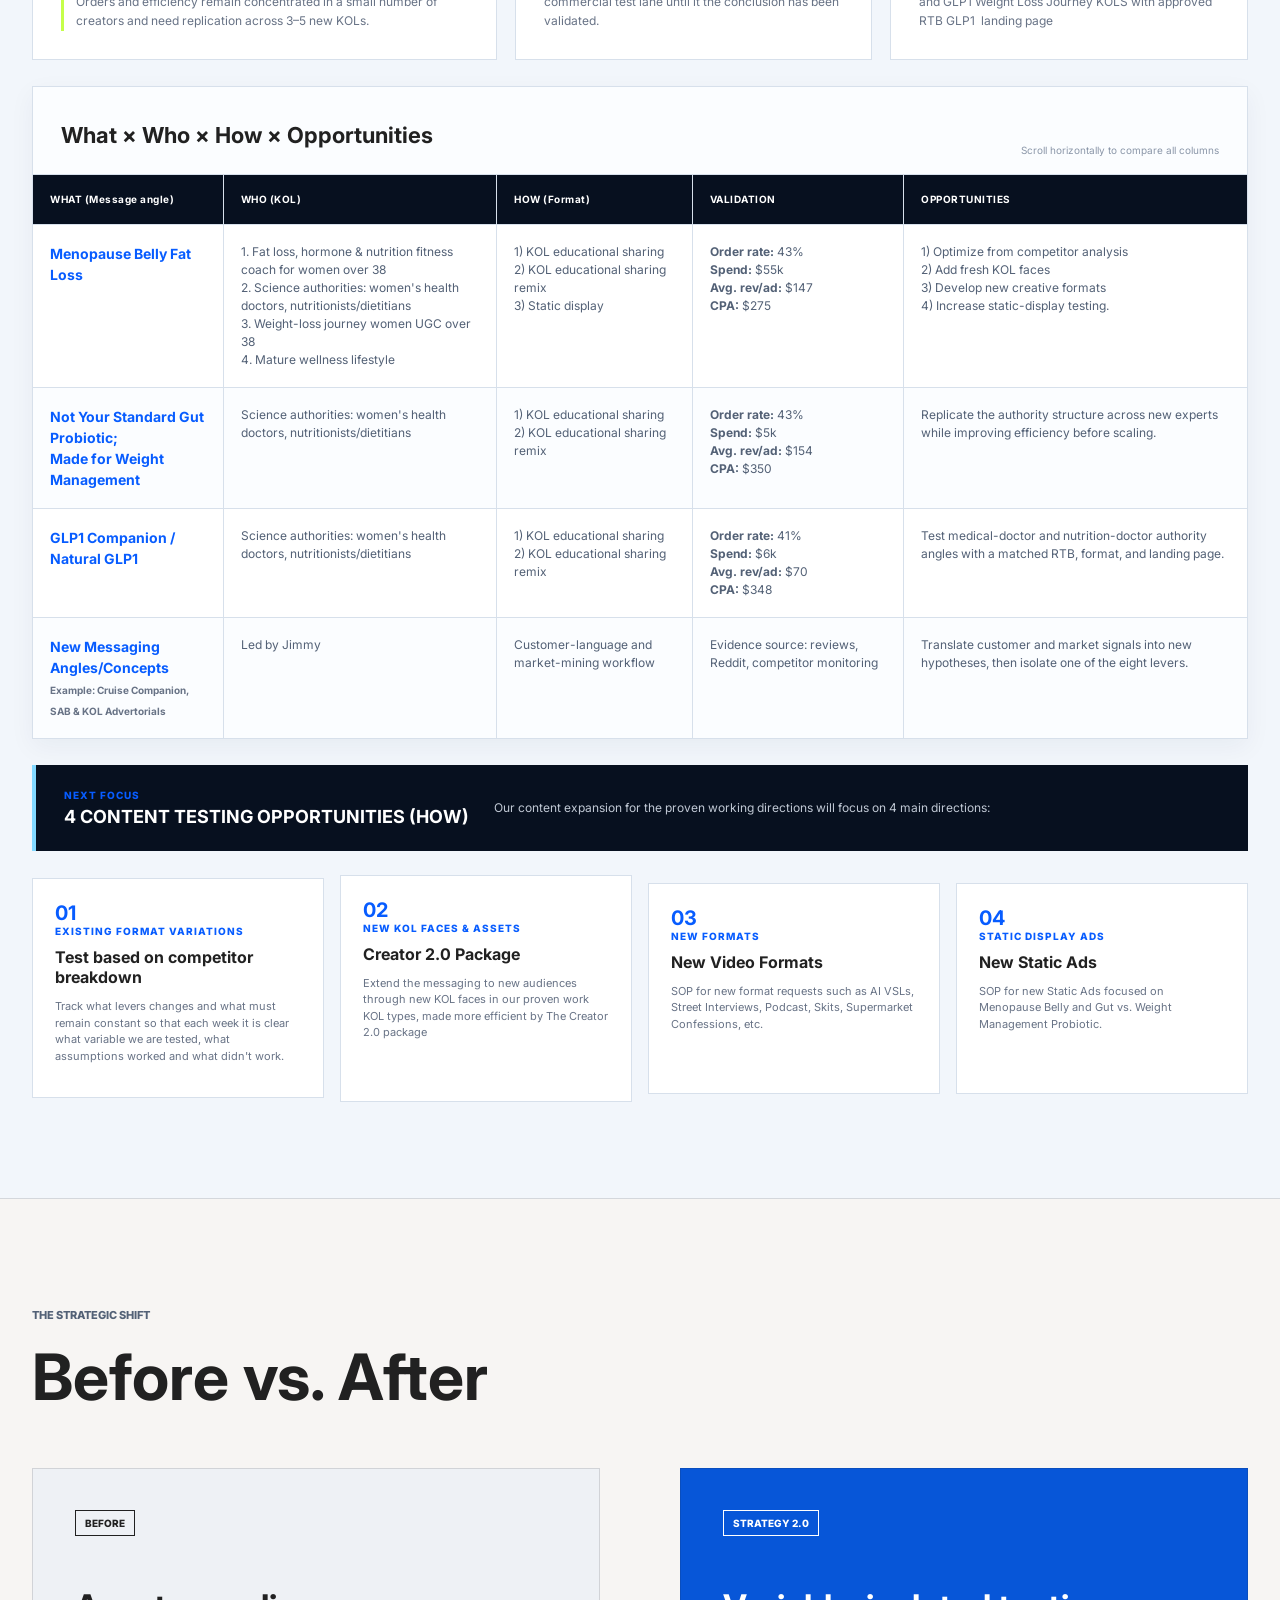
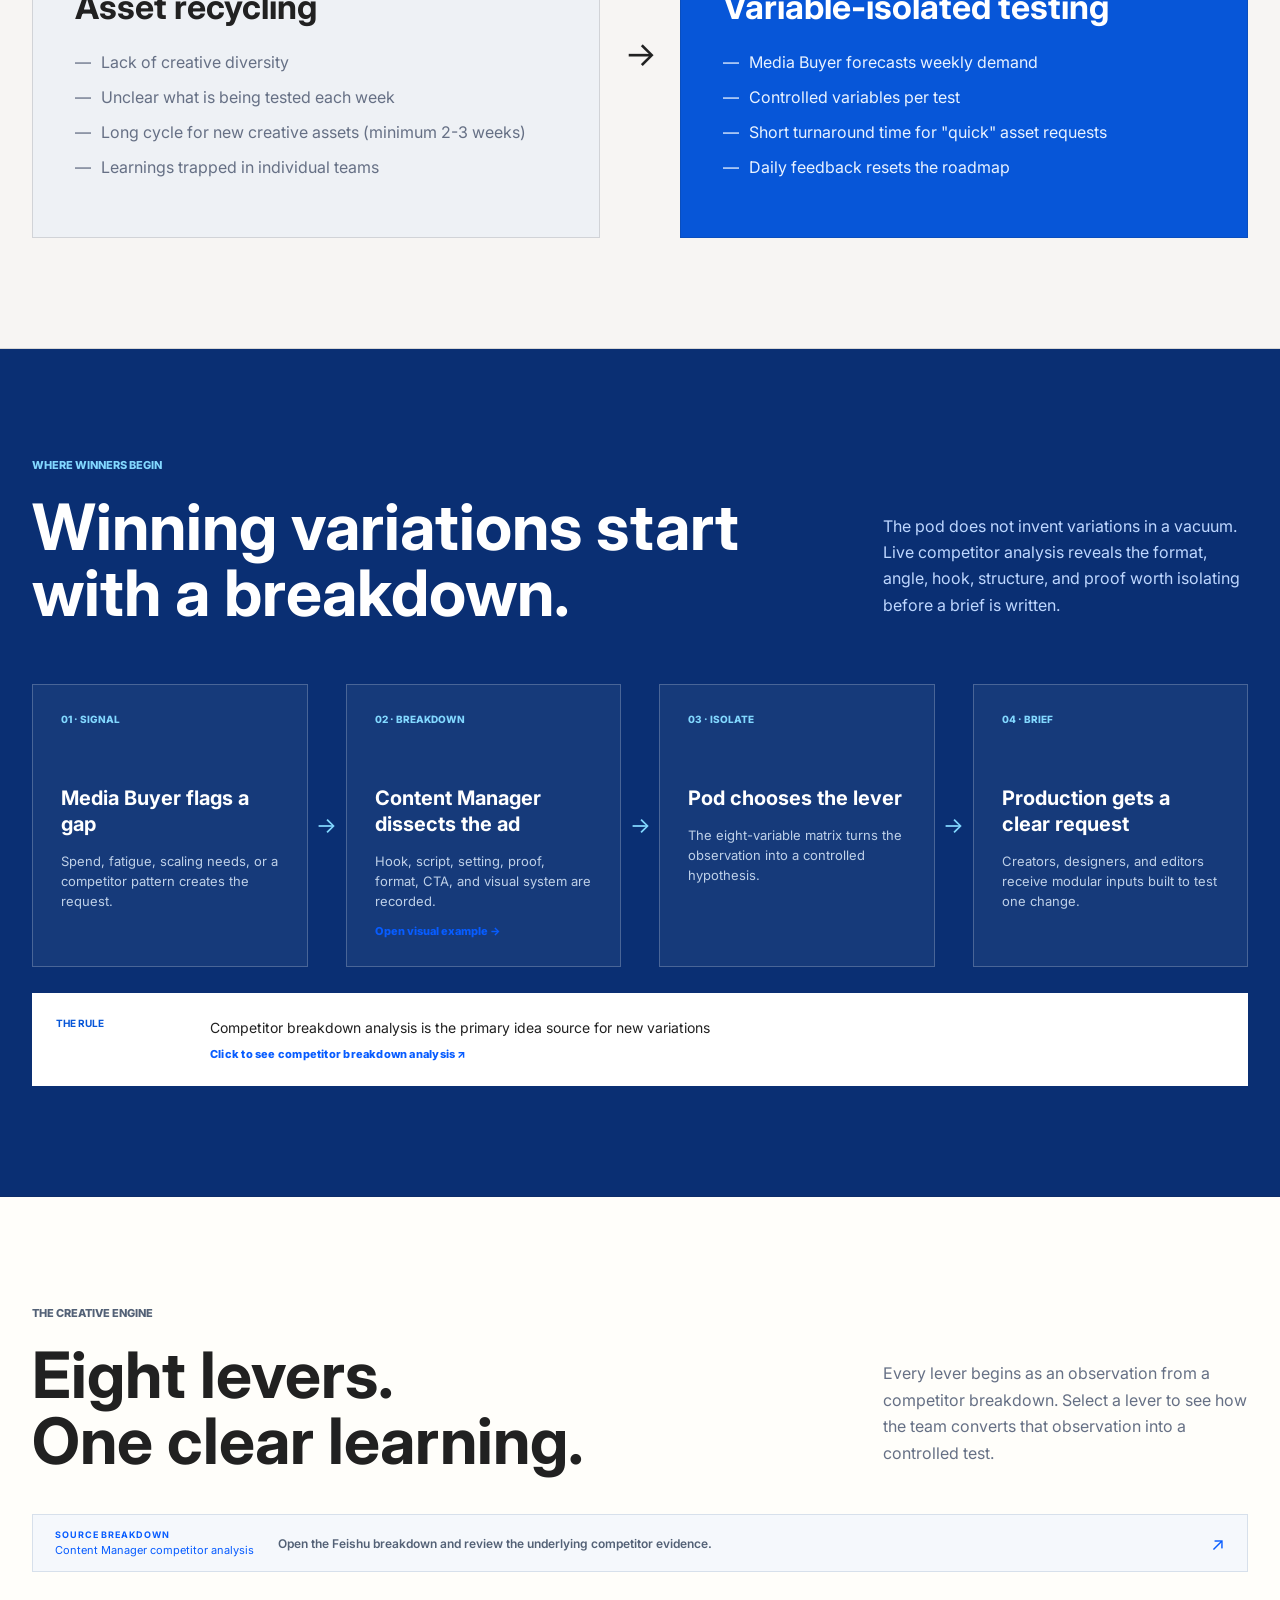
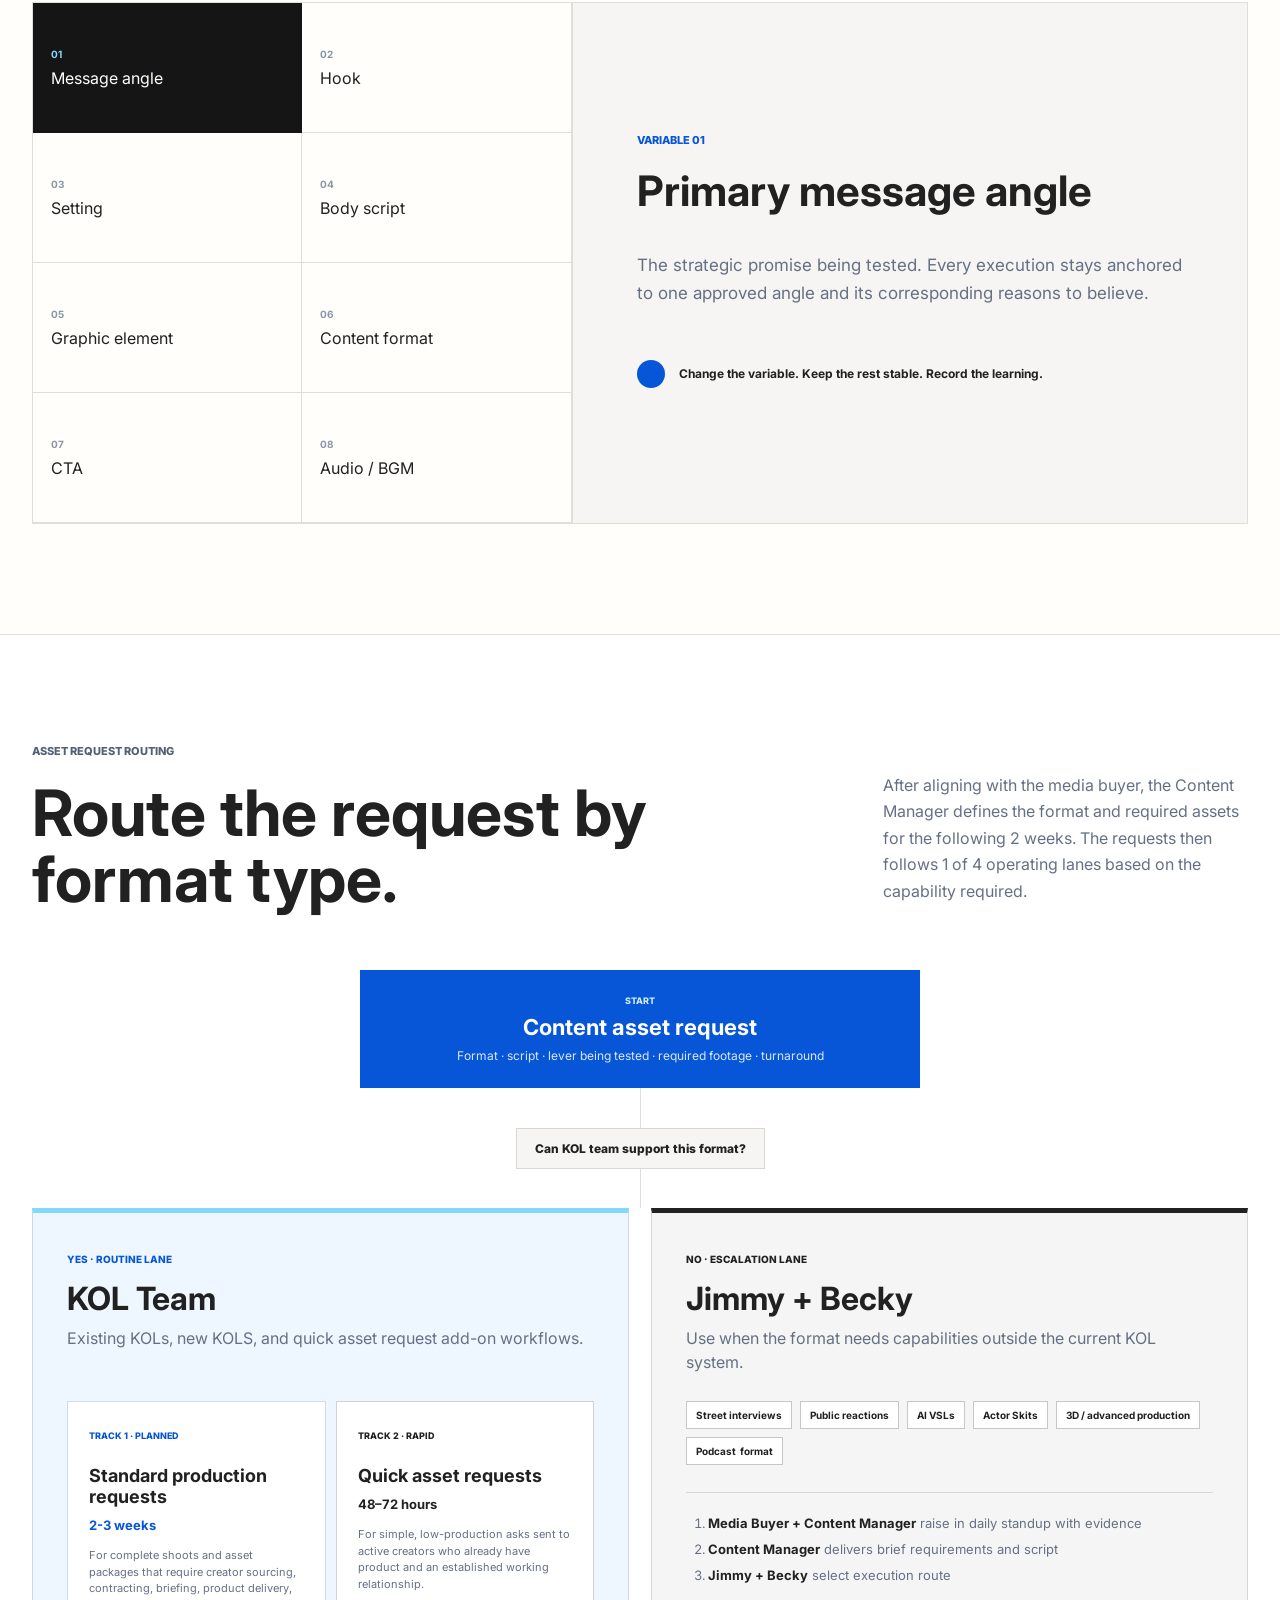
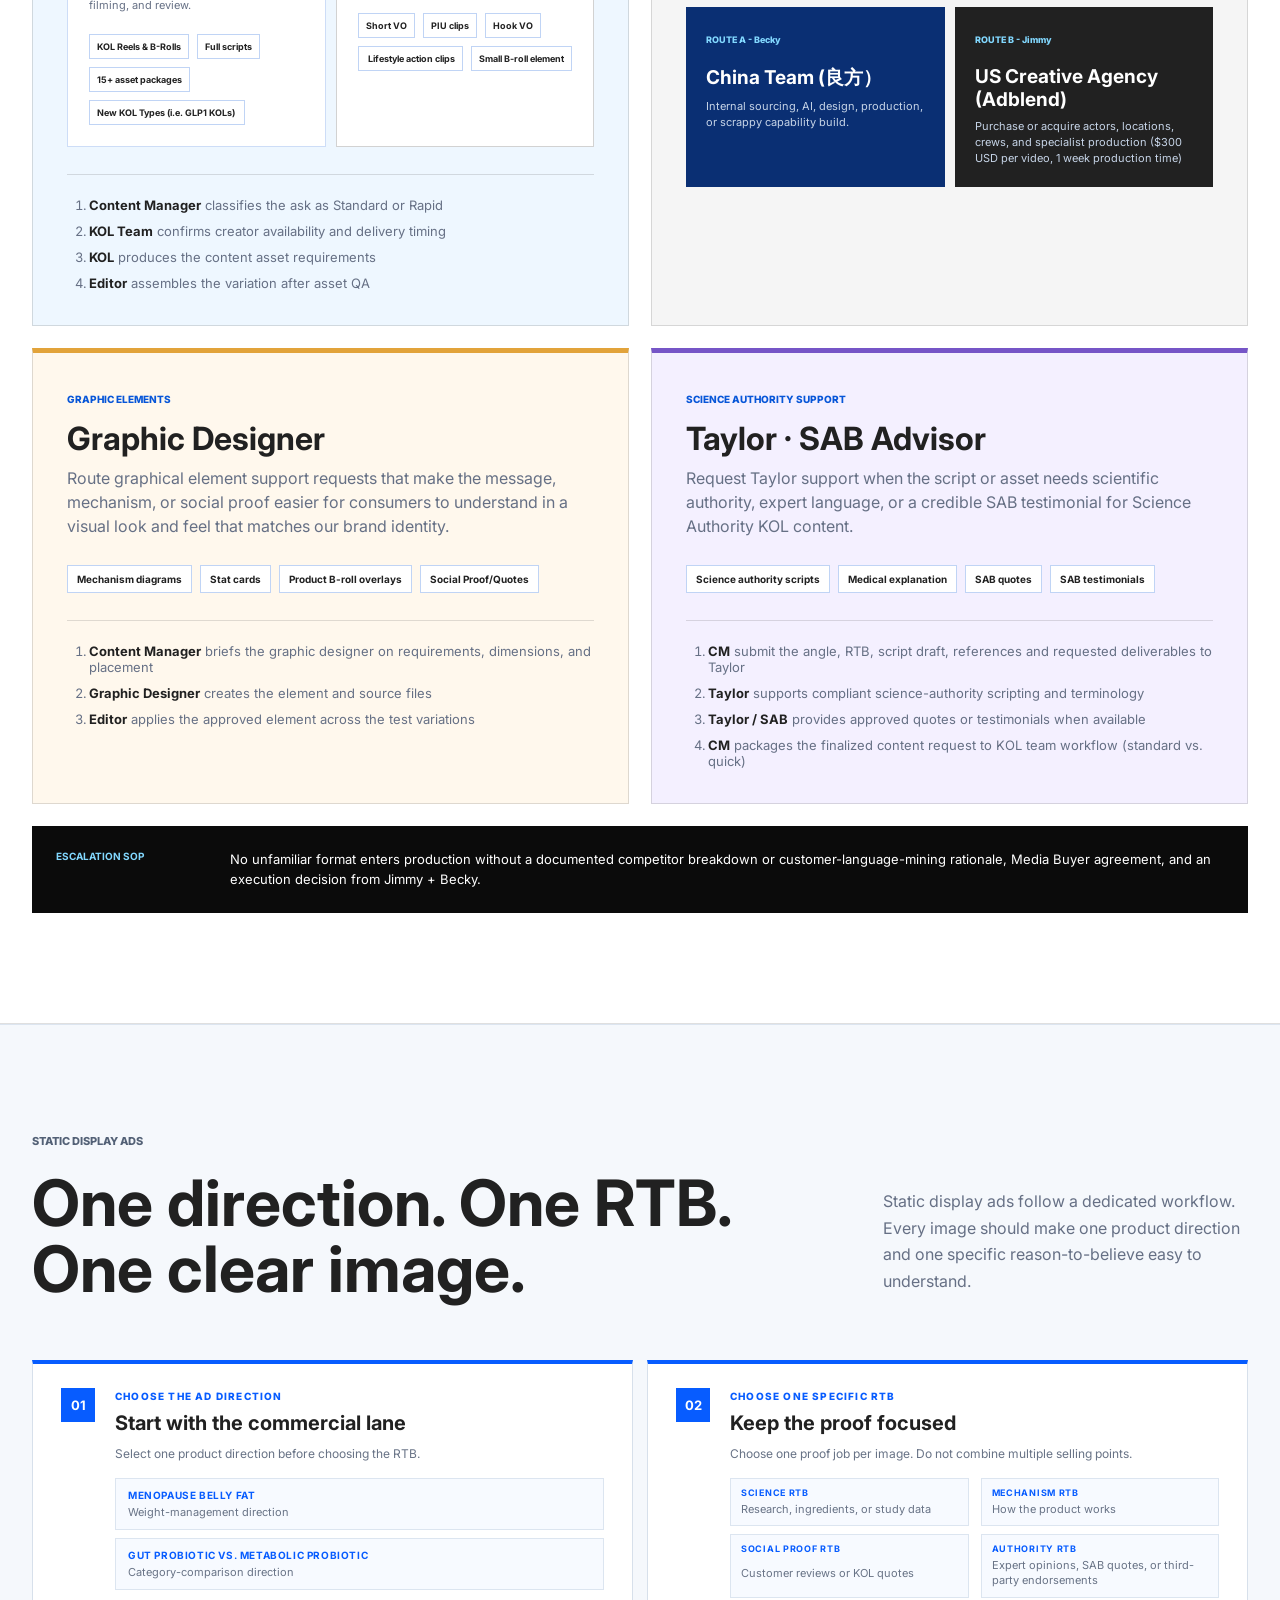
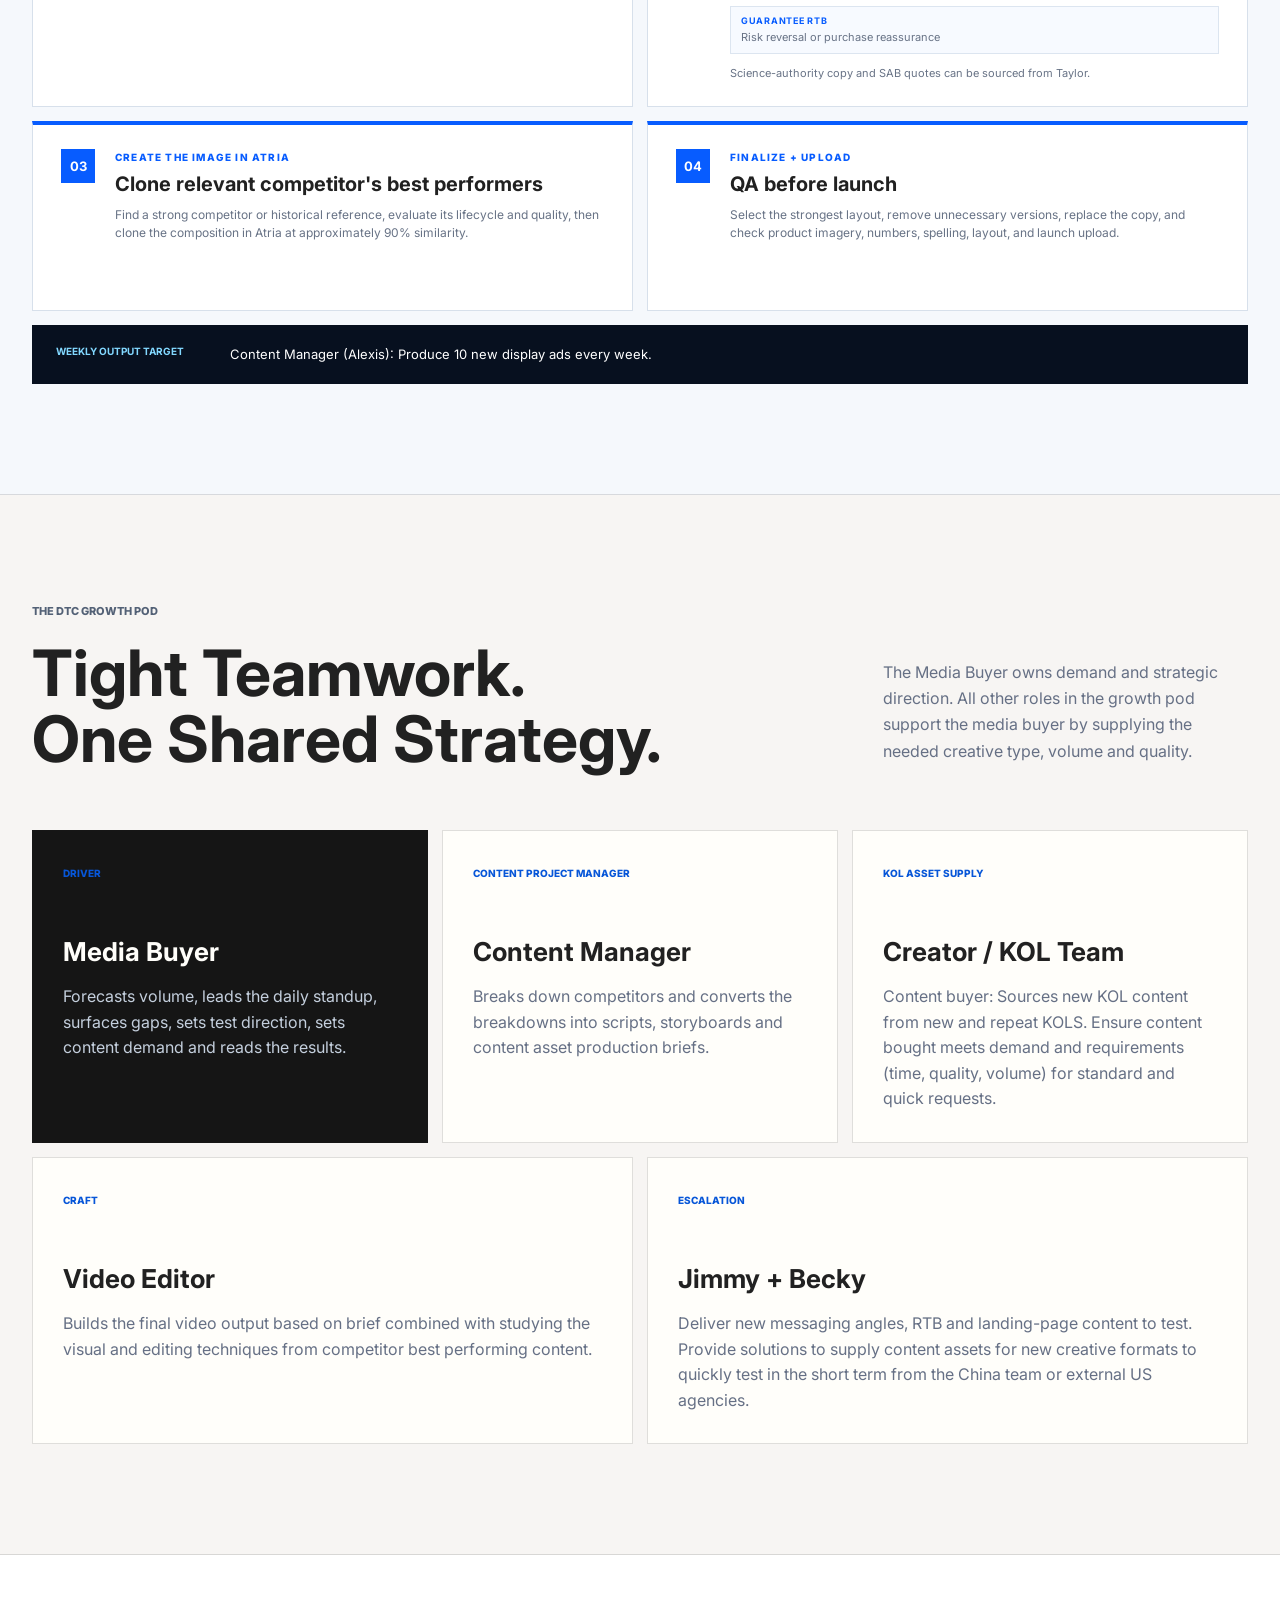
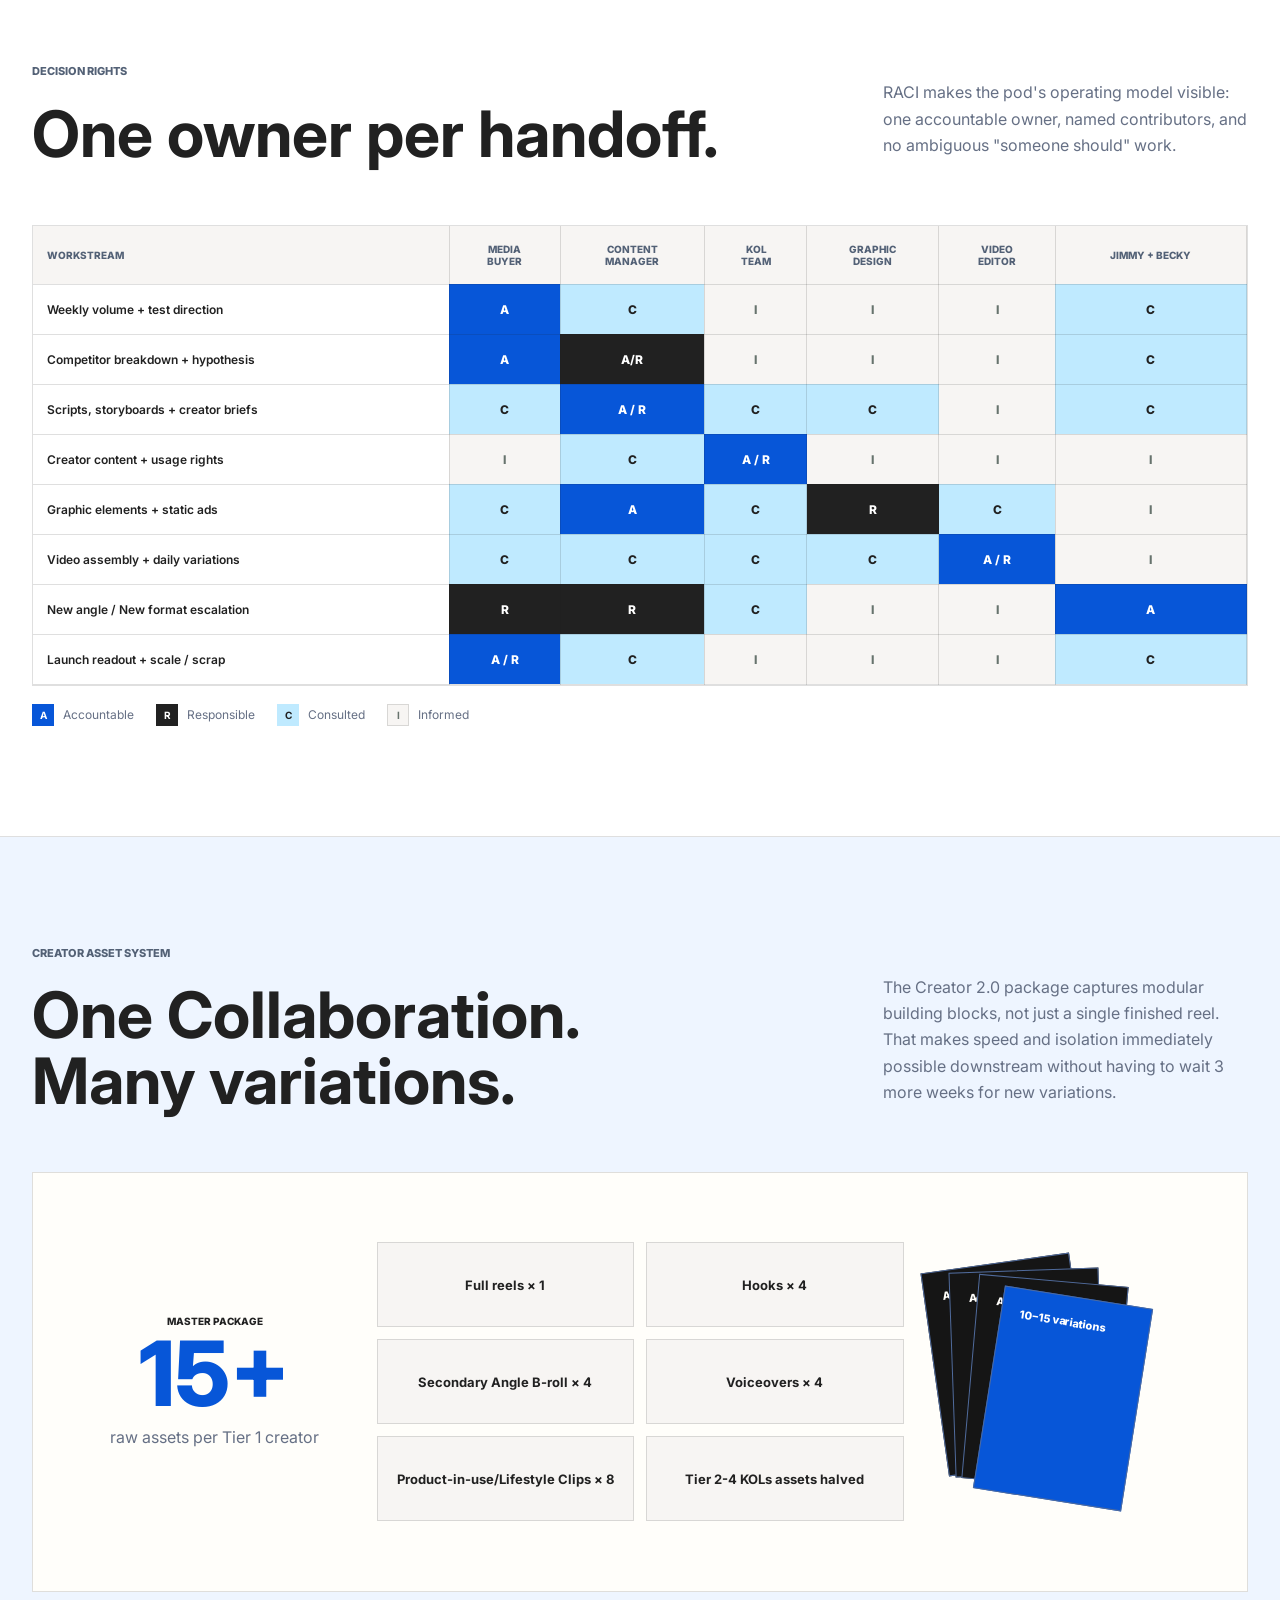
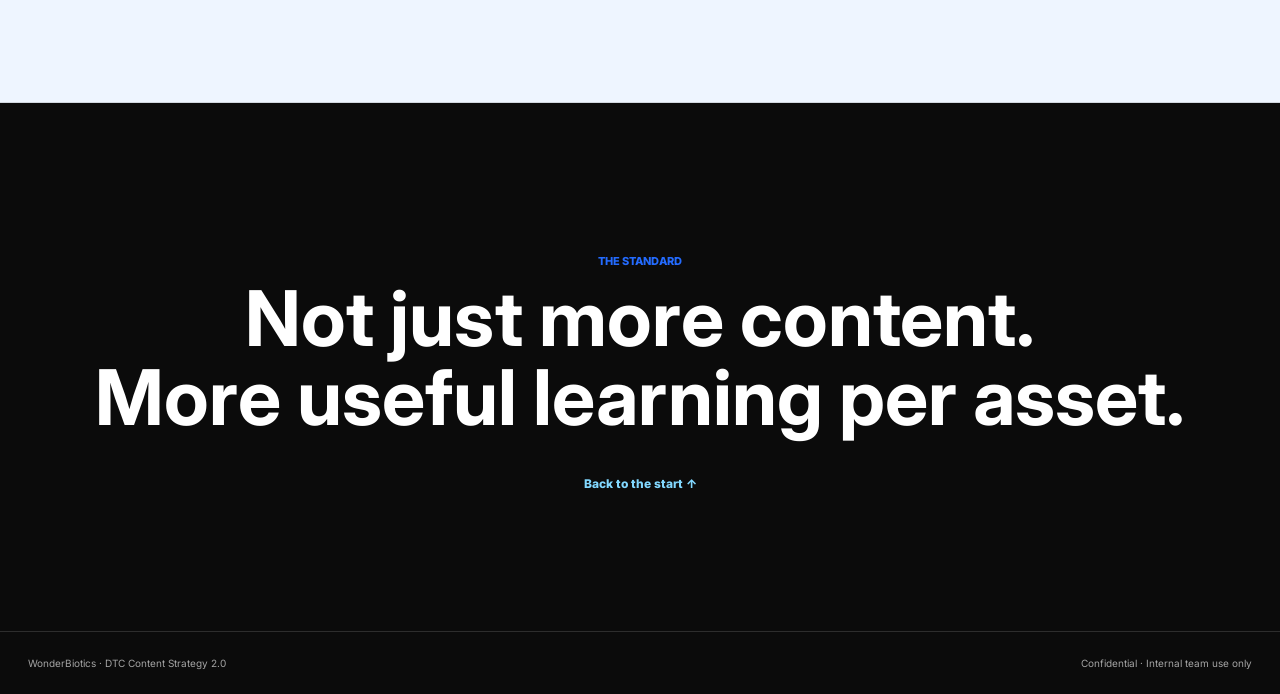
==== commit daa502b9: "Fix header navigation target" ====
--- a/index.html
+++ b/index.html
@@ -21,7 +21,7 @@
       <a href="#genesis">Winning Variations</a>
       <a href="#engine">The Engine</a>
       <a href="#team">The Pod</a>
-      <a href="#workflow">Workflow</a>
+      <a href="#static-ads">Static Display Ads</a>
       <a href="#raci">RACI</a>
       <a href="#routing">Asset Routing</a>
     </nav>
--- a/styles.css
+++ b/styles.css
@@ -19,11 +19,11 @@
 a { color: inherit; text-decoration: none; }
 button, input { font: inherit; }
 
-.site-header { position: sticky; top: 0; z-index: 20; height: 66px; display: grid; grid-template-columns: 1fr auto 1fr; align-items: center; gap: 28px; padding: 0 28px; background: rgba(255,255,255,.95); border-bottom: 1px solid var(--line); backdrop-filter: blur(14px); }
+.site-header { position: sticky; top: 0; z-index: 20; width: 100%; height: 66px; display: grid; grid-template-columns: auto minmax(0, 1fr) auto; align-items: center; gap: 28px; padding: 0 28px; background: rgba(255,255,255,.95); border-bottom: 1px solid var(--line); backdrop-filter: blur(14px); }
 .brand { display: flex; align-items: center; gap: 10px; font: 600 13px/1 "Inter", sans-serif; }
 .brand b { color: var(--muted); font-weight: 600; }
 .brand-mark { display: grid; place-items: center; width: 30px; height: 30px; color: #fff; background: var(--blue); font-weight: 800; }
-nav { display: flex; gap: 24px; font-size: 12px; font-weight: 700; }
+nav { display: flex; justify-content: center; gap: 24px; font-size: 12px; font-weight: 700; }
 nav a:hover { color: var(--blue); }
 .security-label { justify-self: end; padding: 7px 10px; border: 1px solid var(--line); font-size: 10px; font-weight: 800; text-transform: uppercase; }
 
@@ -531,4 +531,5 @@
 @media (max-width: 700px) { .engine-source-link { grid-template-columns: 1fr auto; } .engine-source-link strong { grid-column: 1 / -1; grid-row: 2; } }
 .rule-source-link { color: inherit; text-decoration-color: #075cff; text-decoration-thickness: 2px; text-underline-offset: 3px; }
 .rule-source-link:hover { color: #075cff; }
+.language-toggle { margin-right: 10px; color: var(--blue); font-weight: 800; text-decoration: none; }
 .rule-source-link em { display: block; margin-top: 8px; color: #075cff; font-size: 11px; font-style: normal; font-weight: 800; letter-spacing: .02em; }
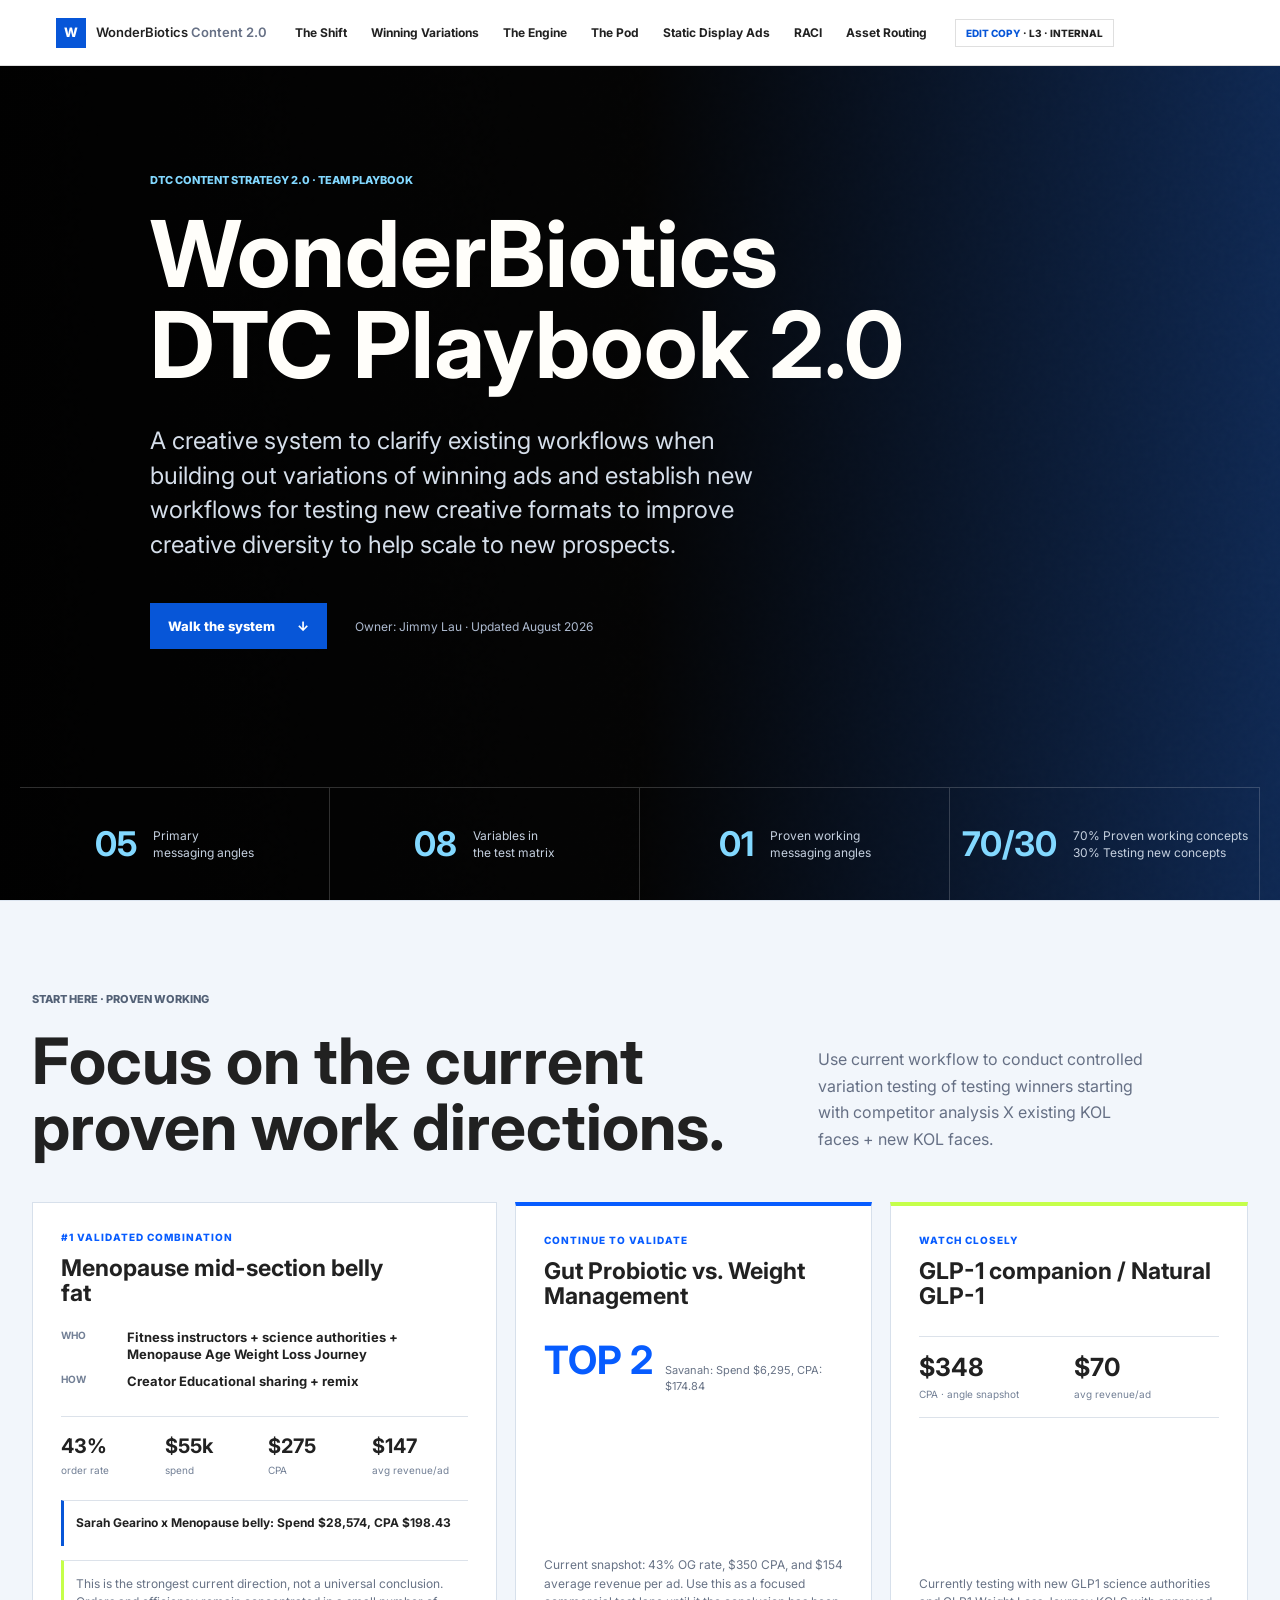
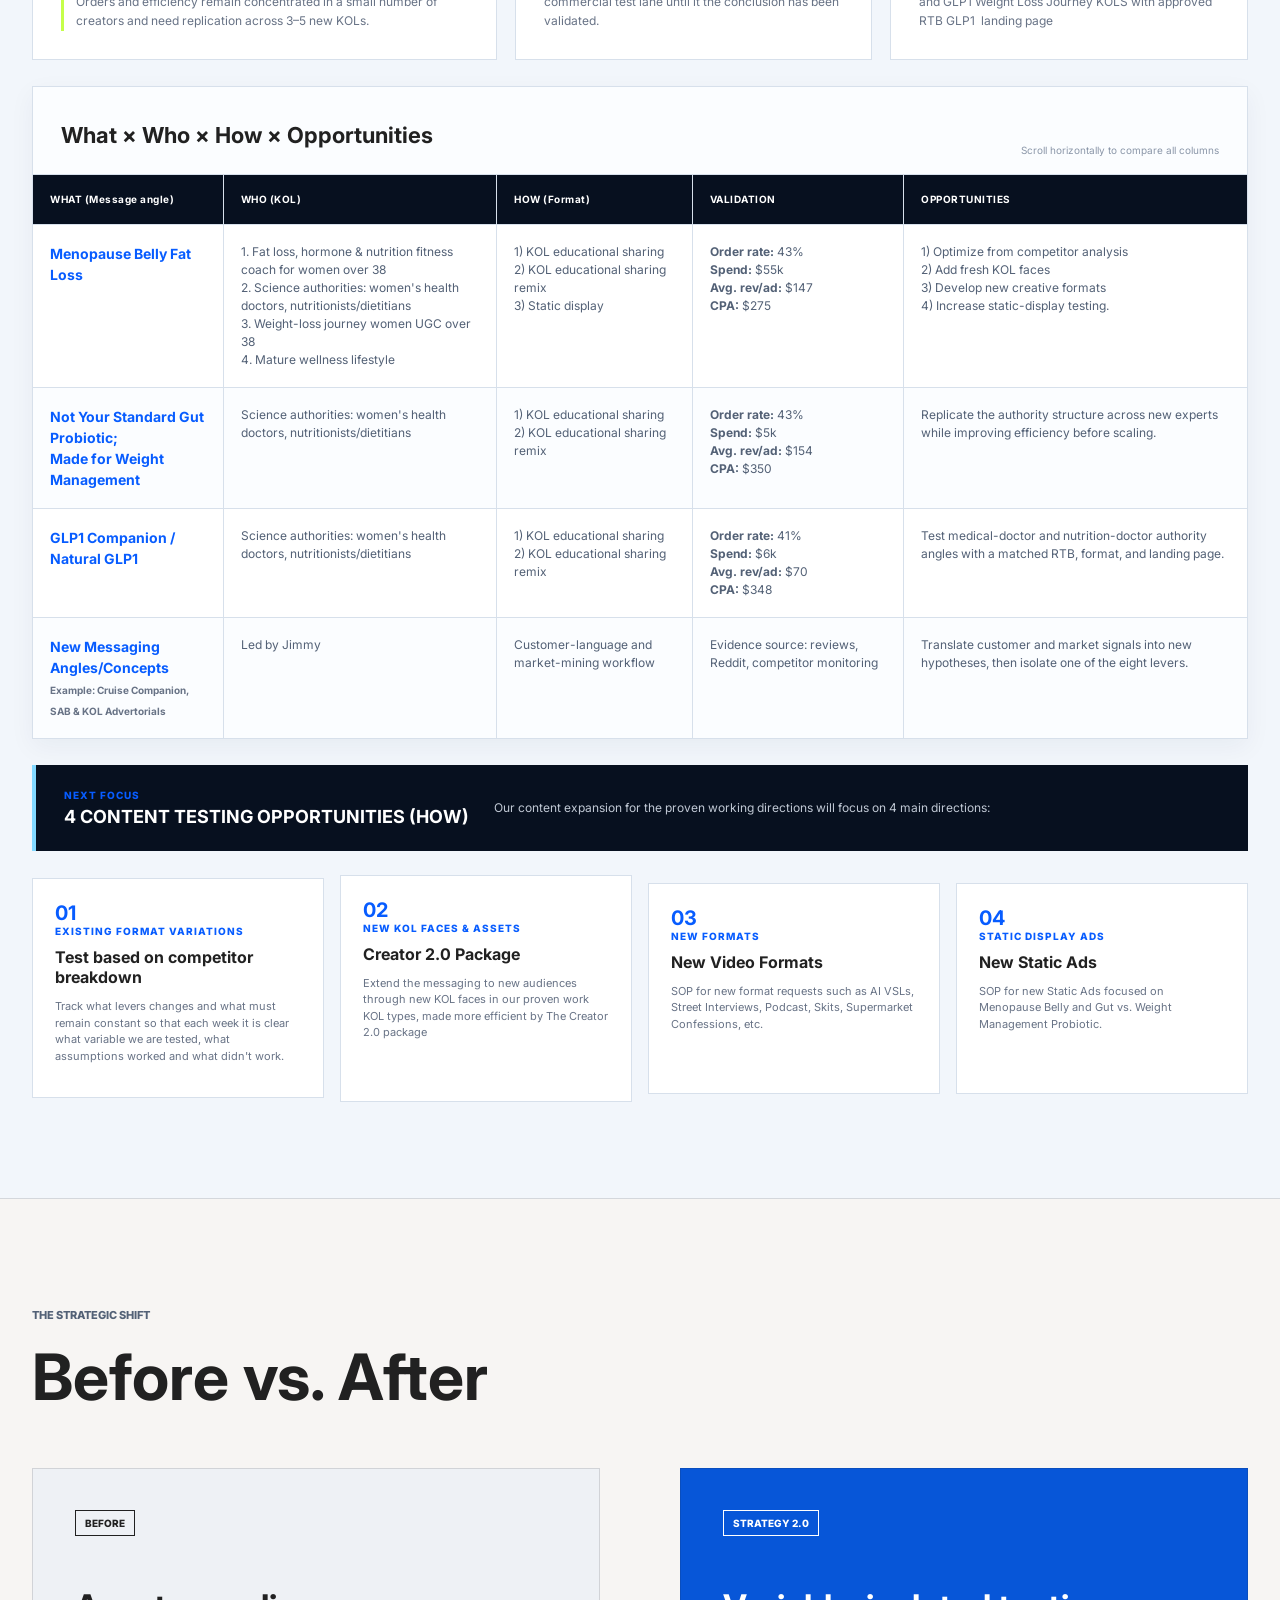
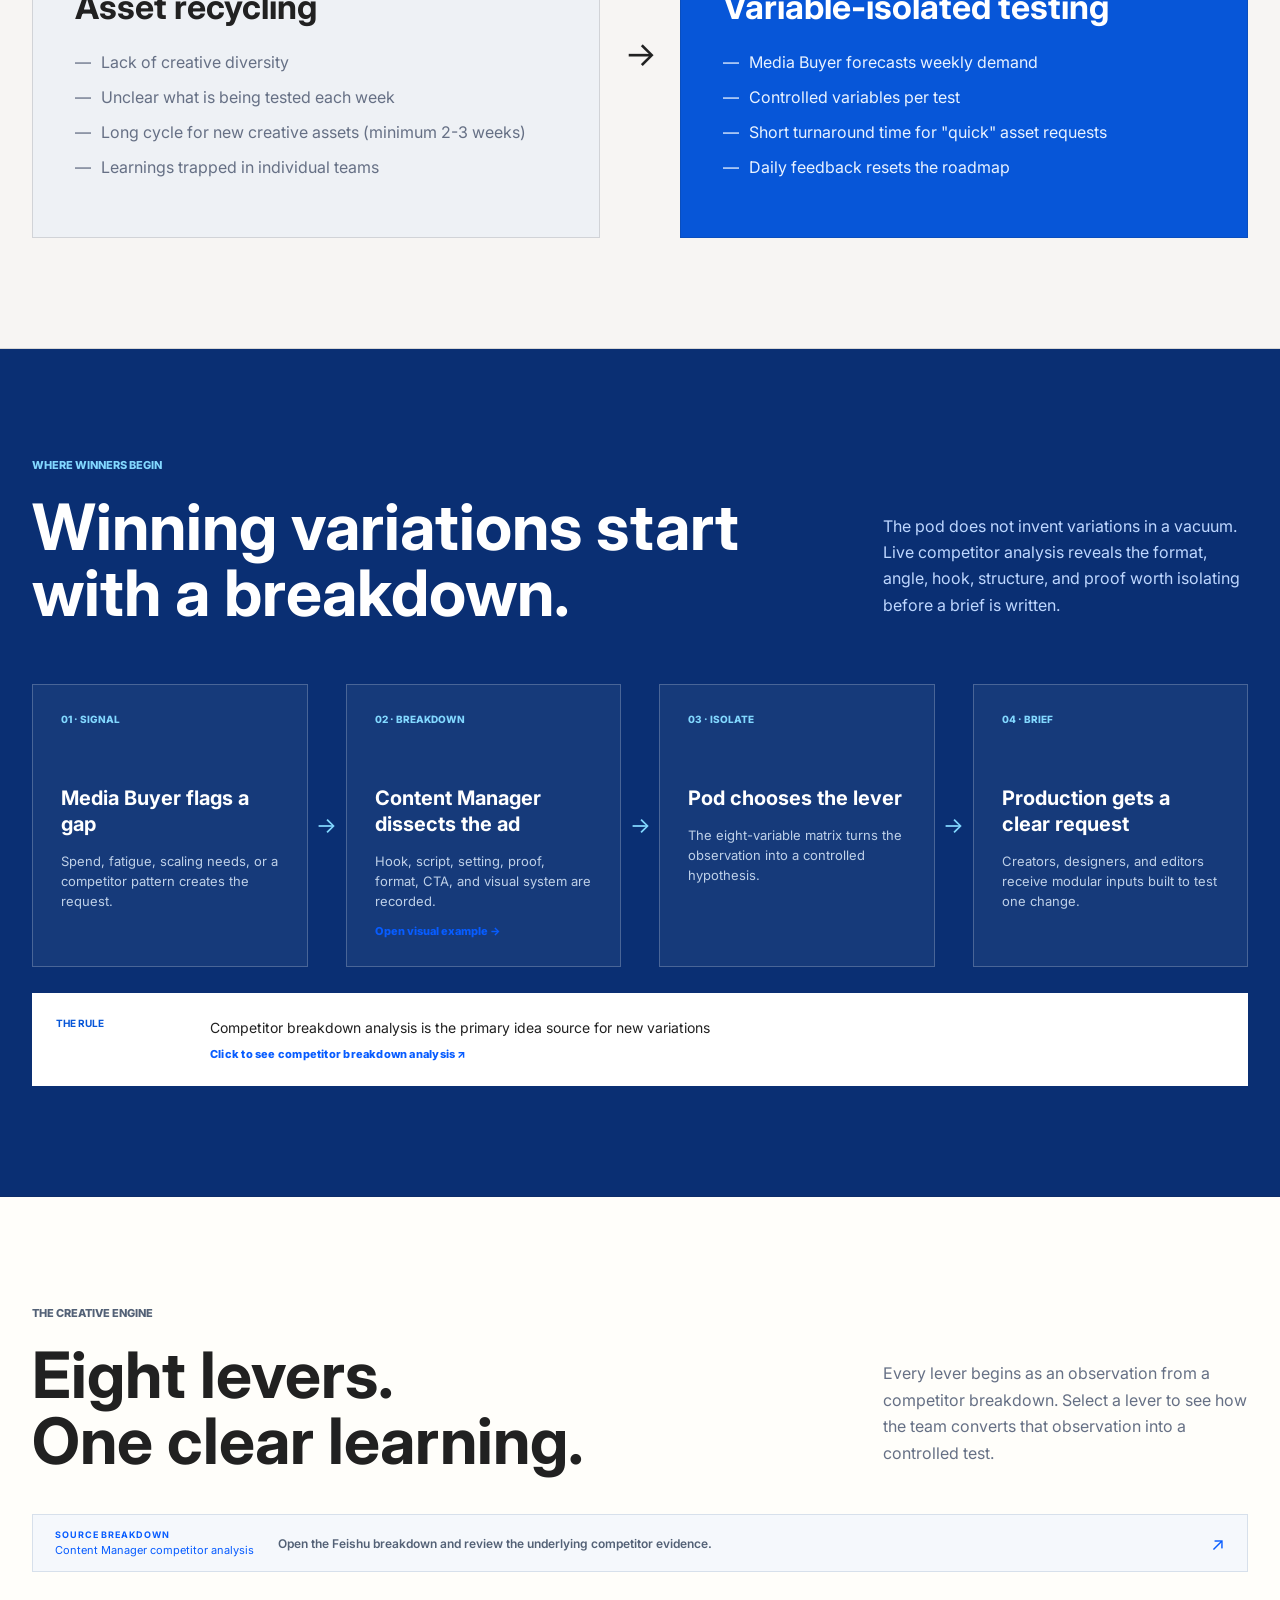
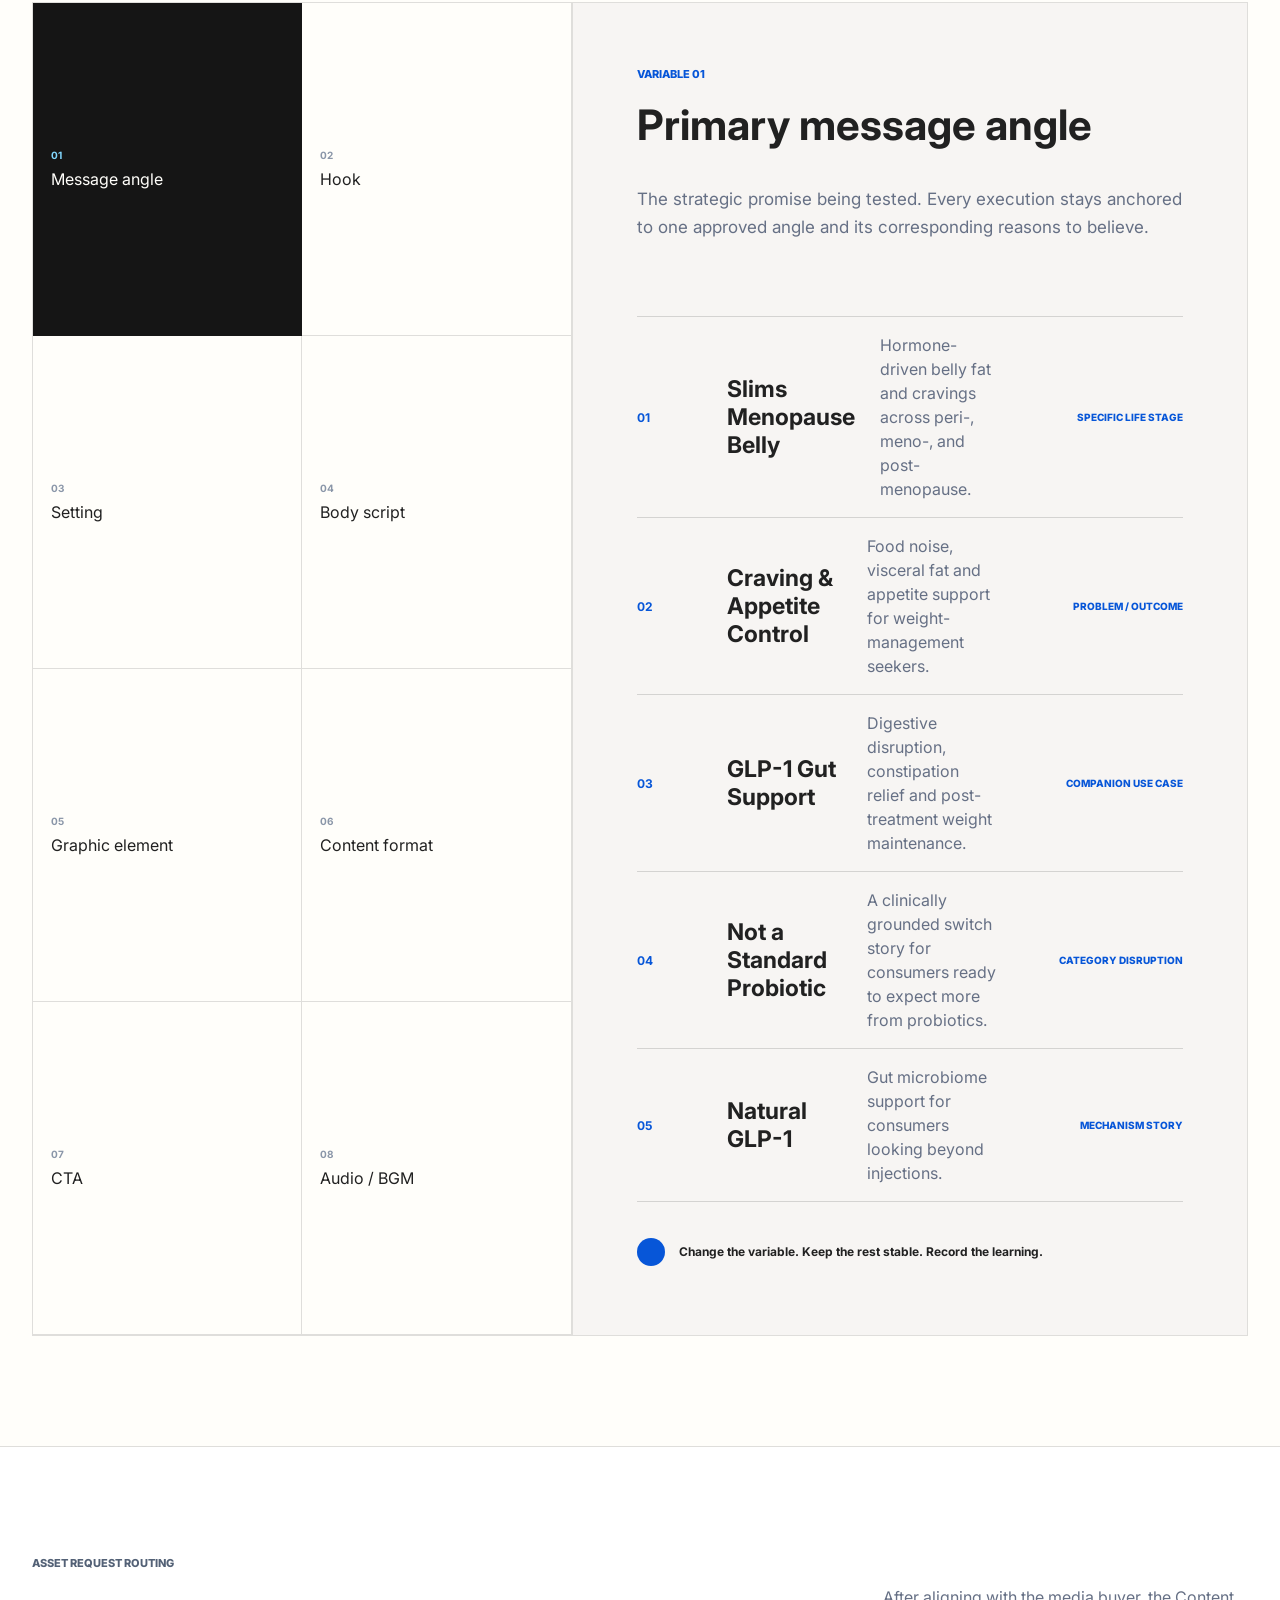
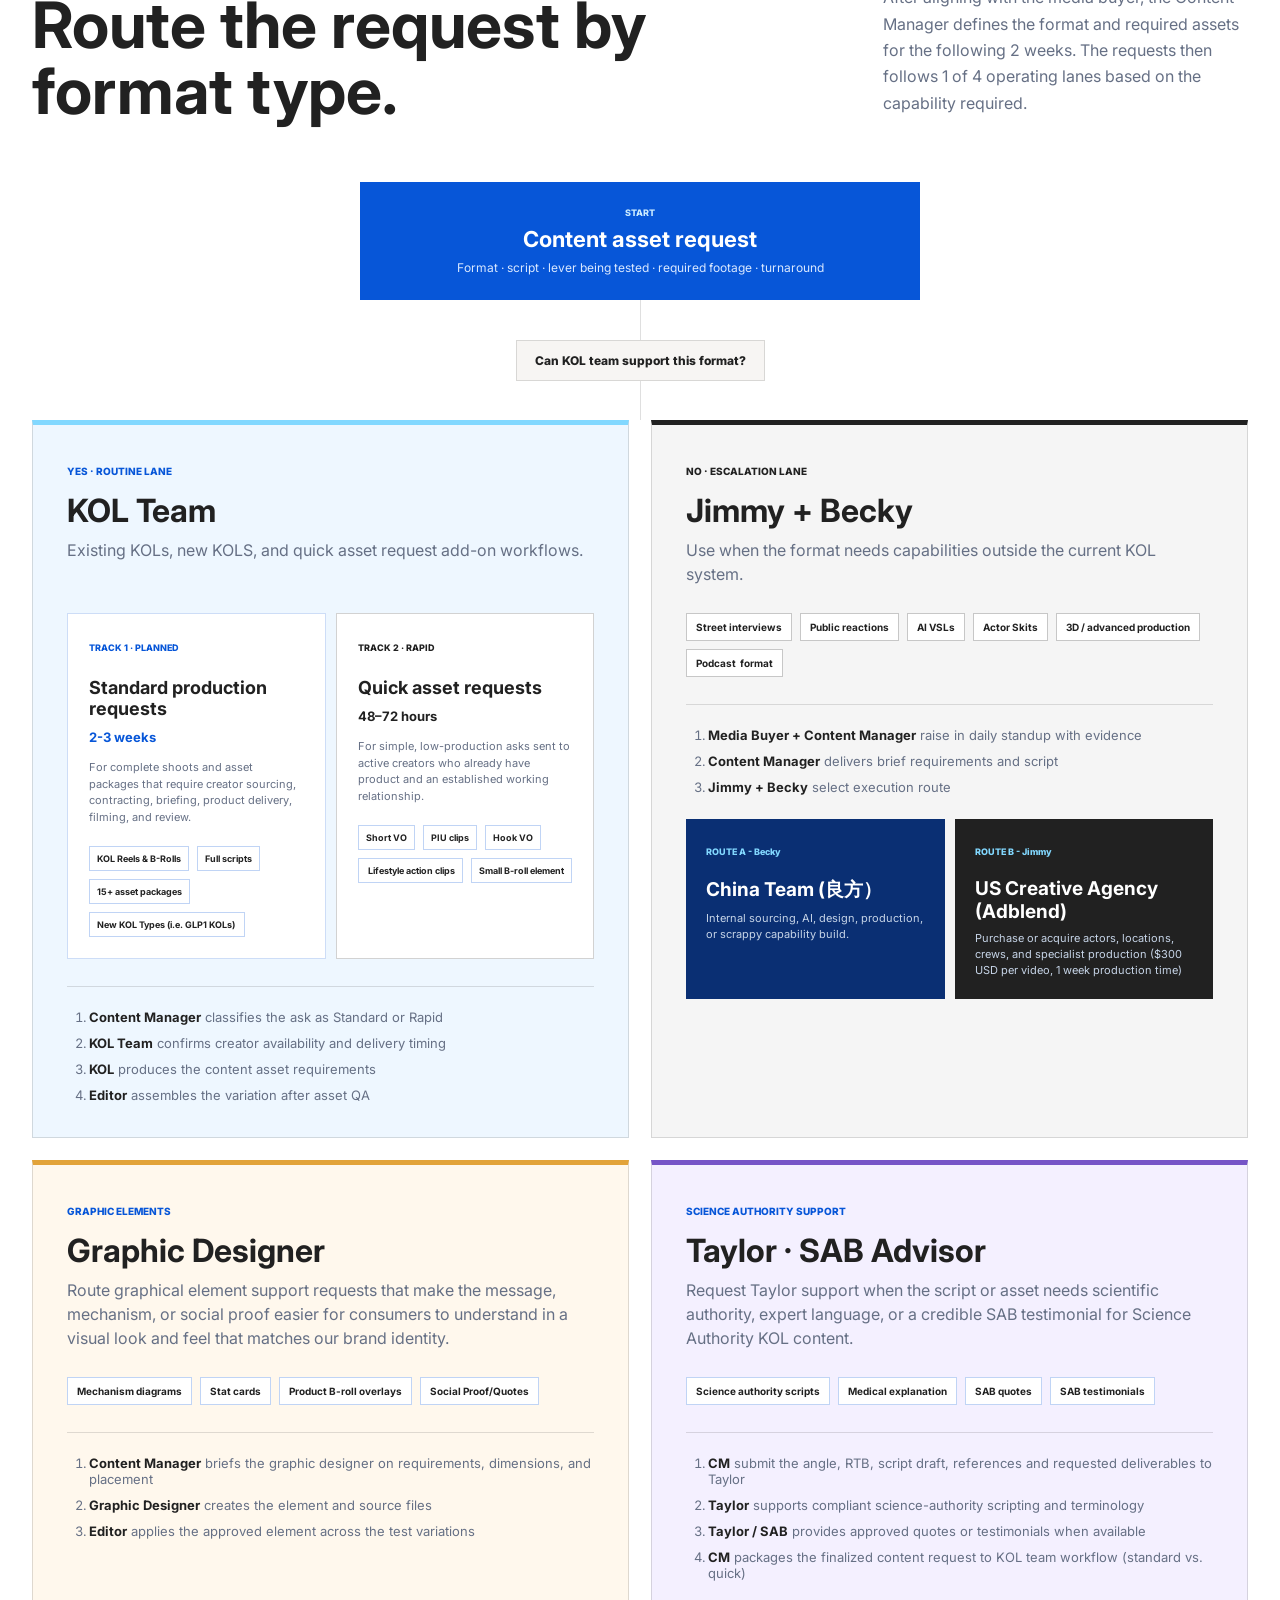
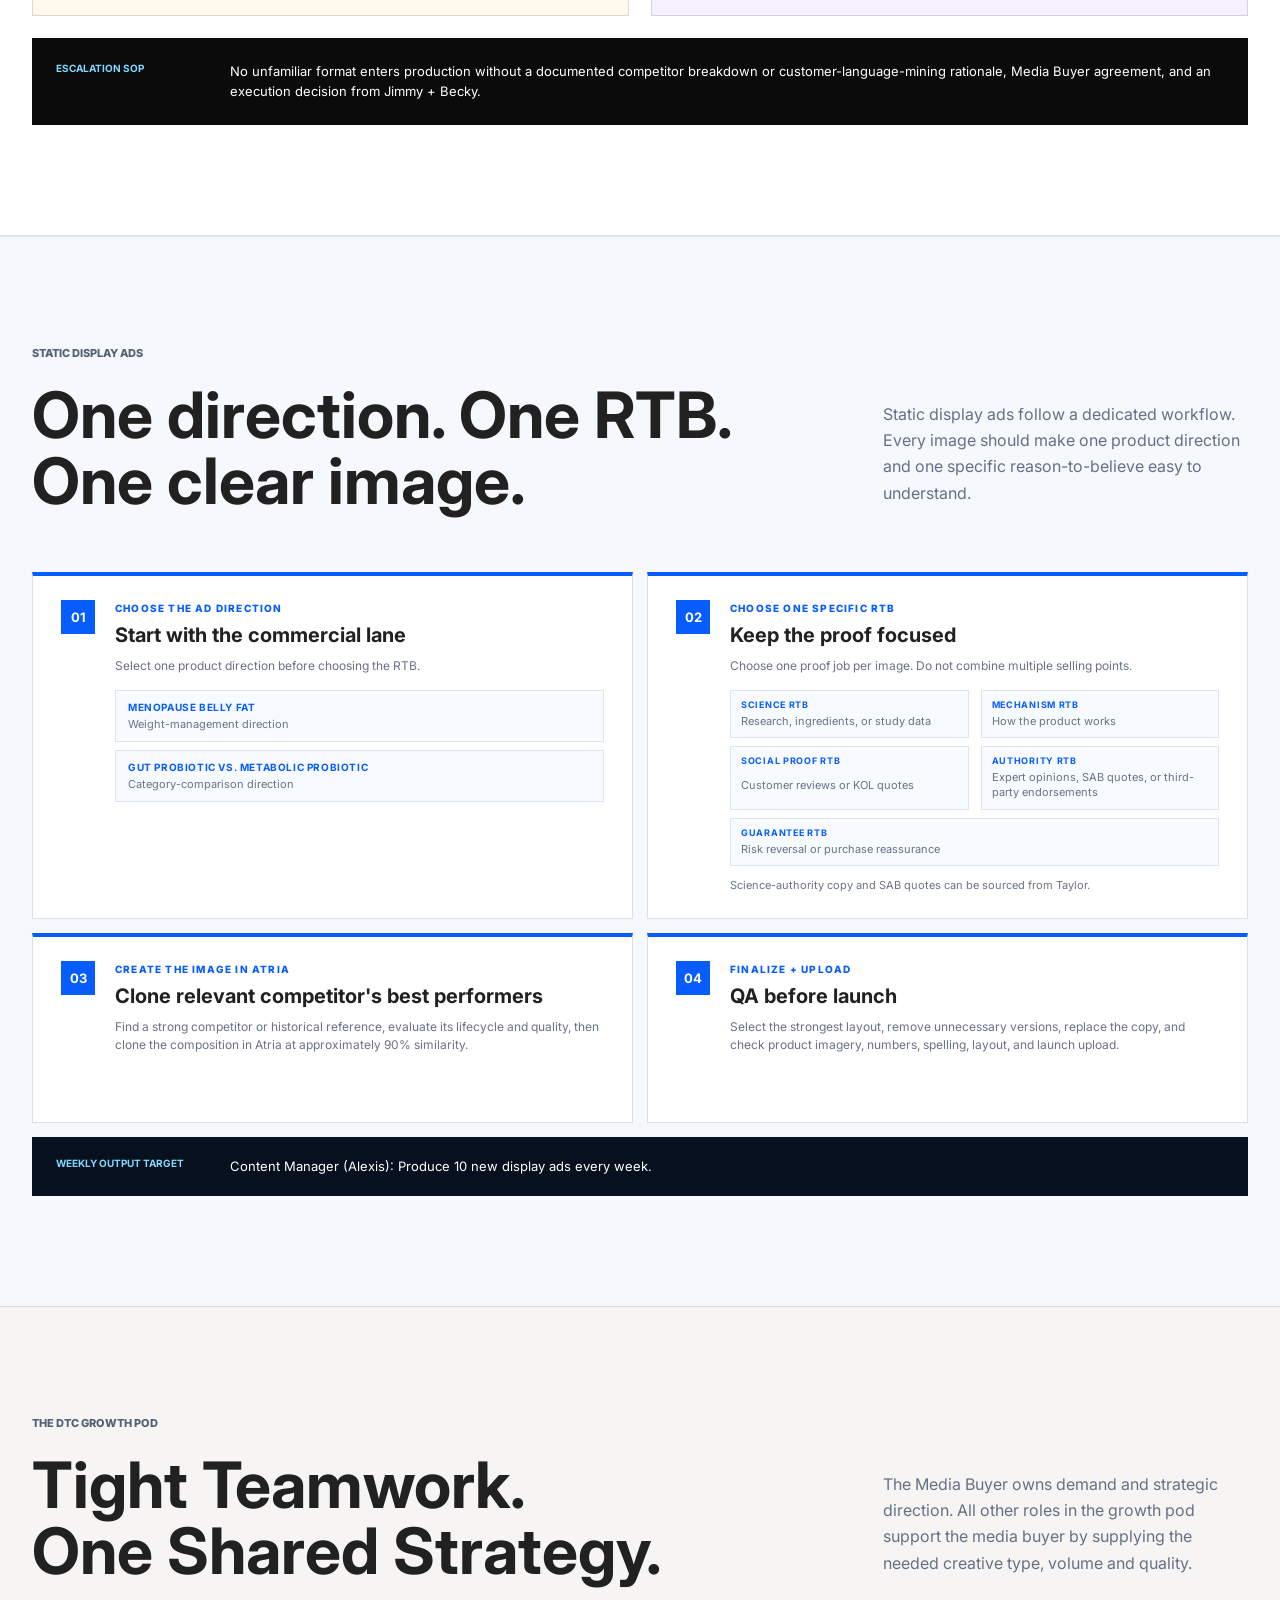
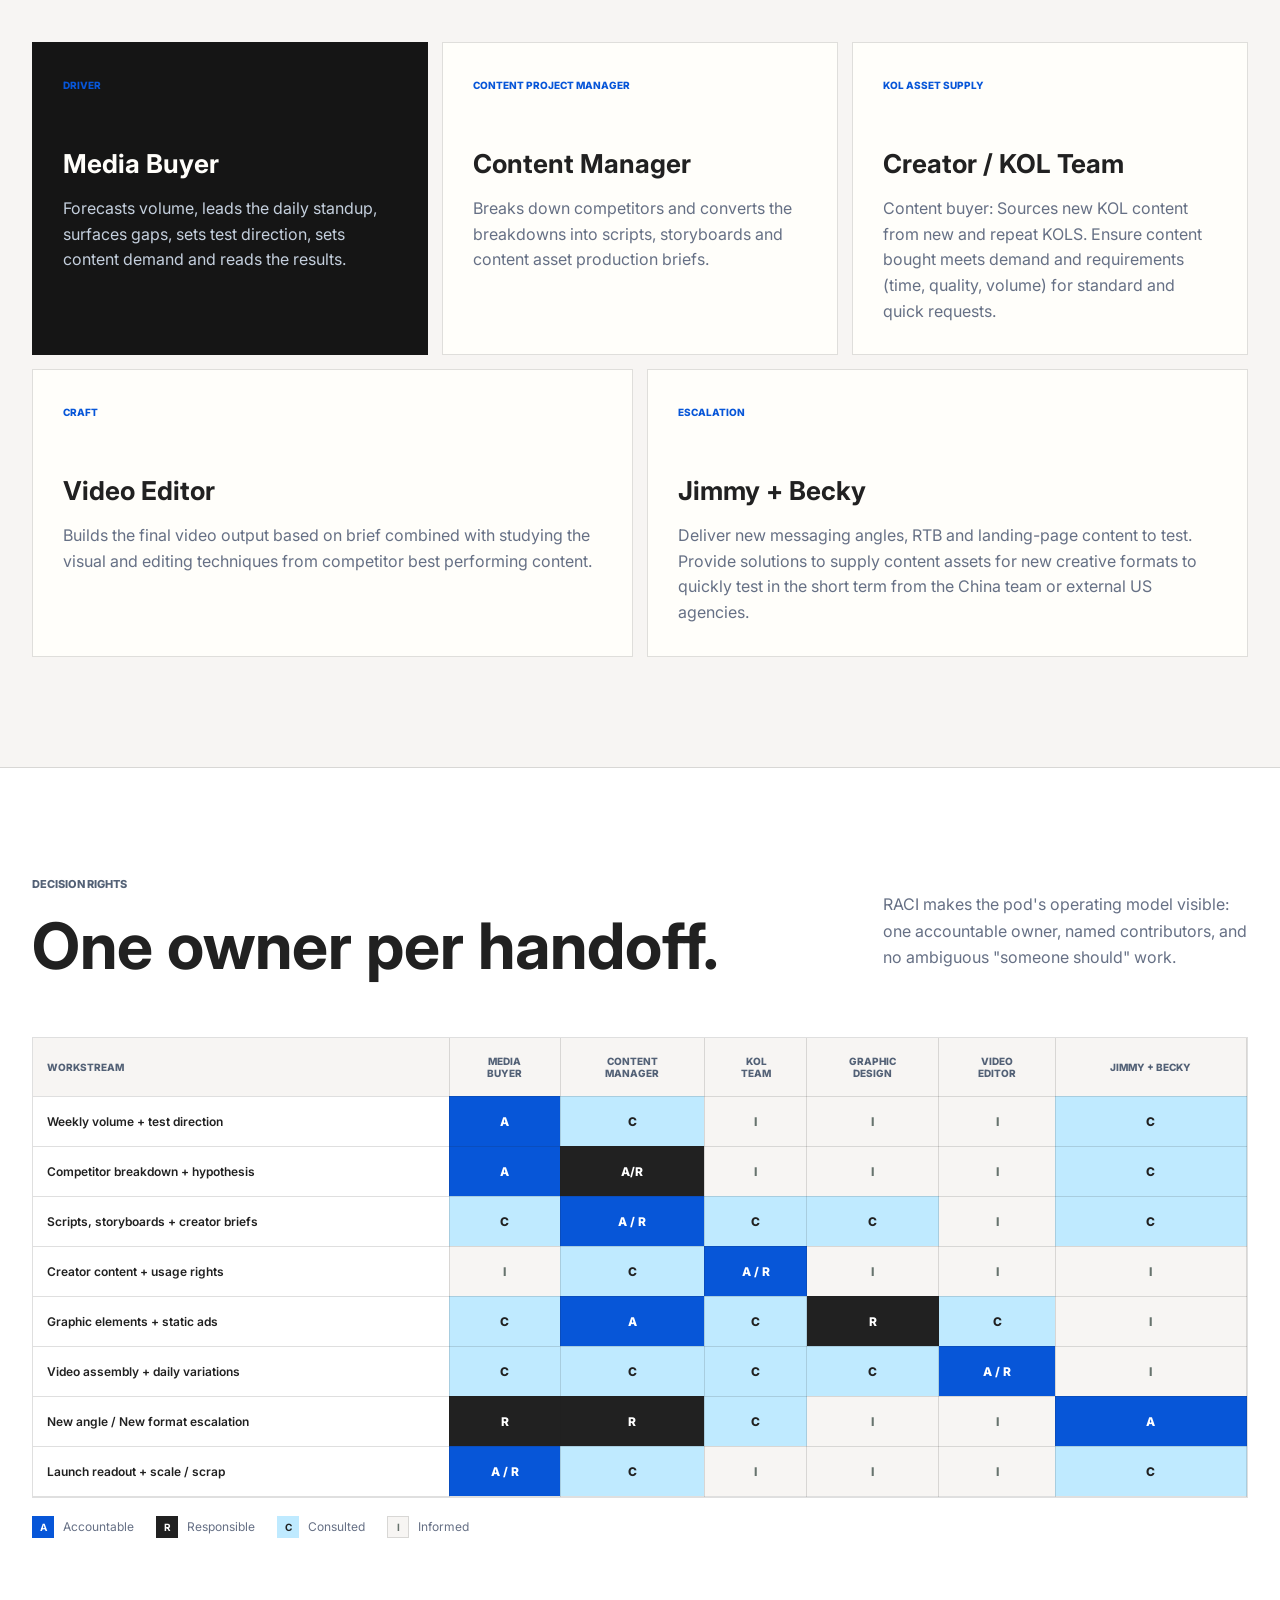
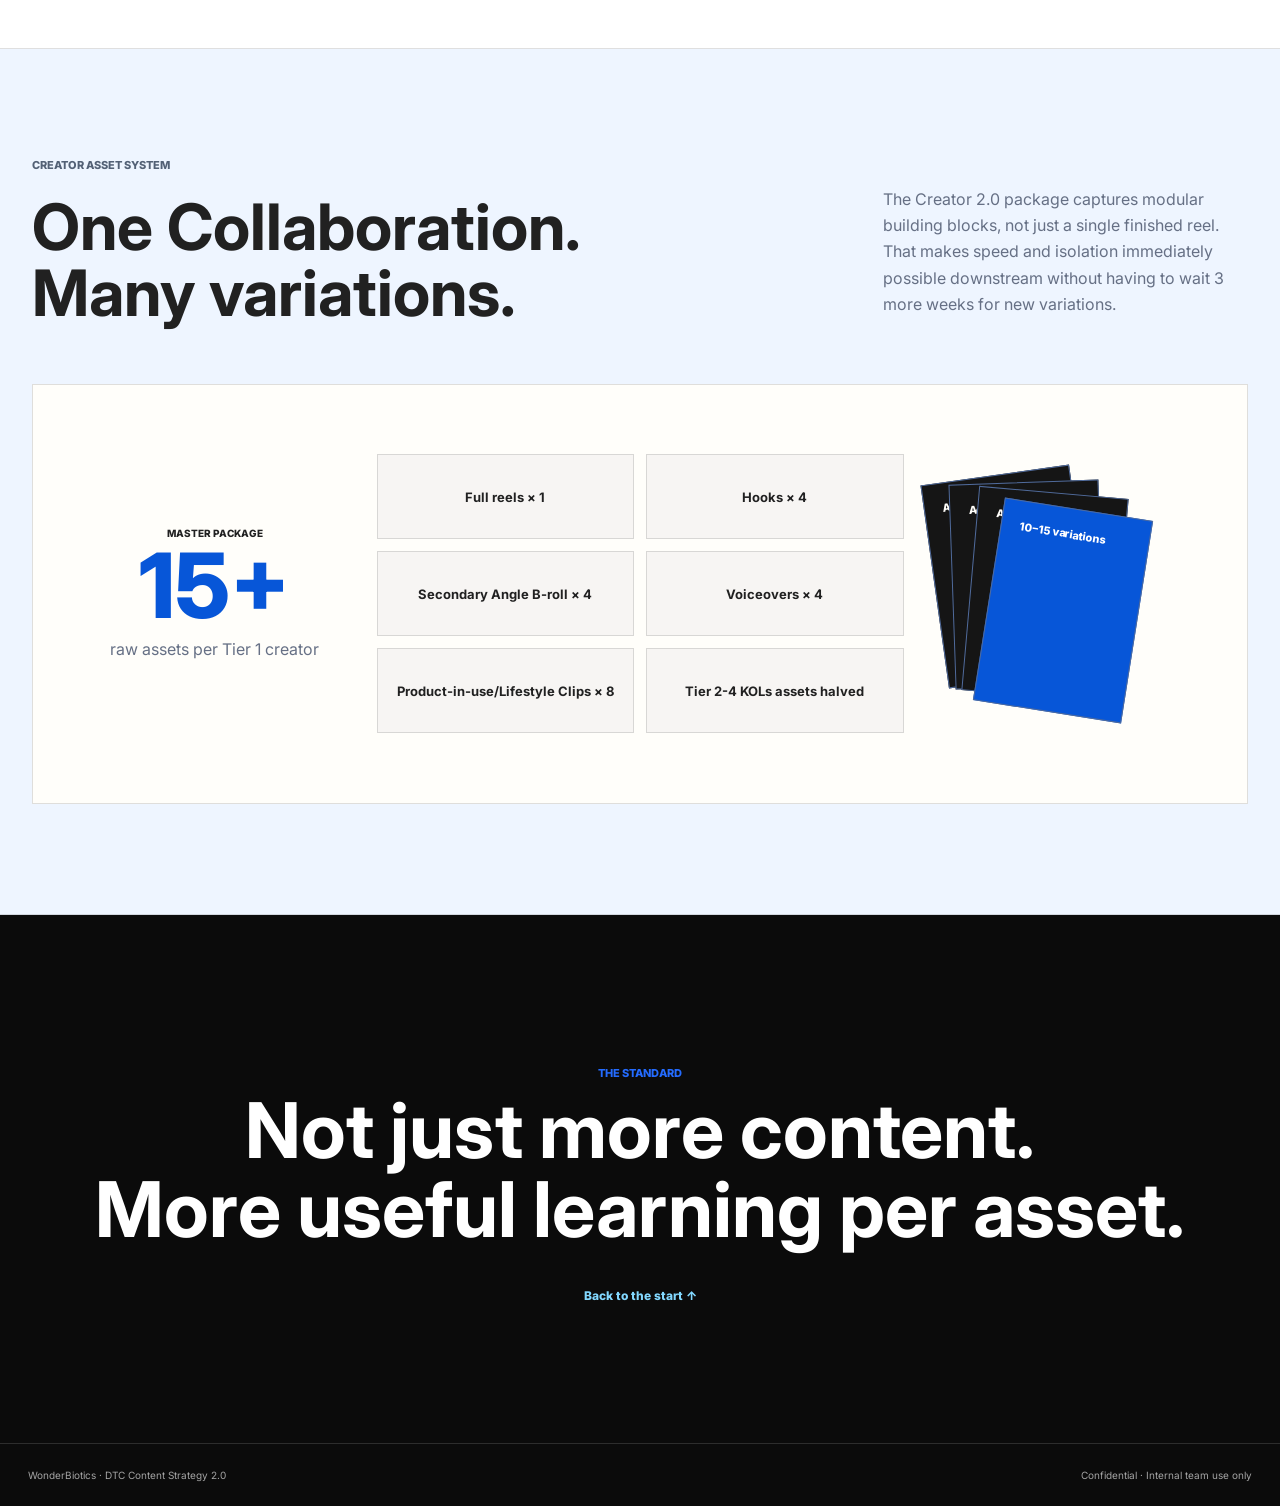
==== commit 5c10d63b: "Restore message angle panel content" ====
--- a/index.html
+++ b/index.html
@@ -143,13 +143,16 @@
           <span id="matrix-number">VARIABLE 01</span>
           <h3 id="matrix-title">Primary message angle</h3>
           <p id="matrix-description">The strategic promise being tested. Every execution stays anchored to one approved angle and its corresponding reasons to believe.</p>
-          <div class="test-example" id="matrix-example-wrap">
-            <small>EXAMPLE TEST</small>
-            <p id="matrix-example">Slims Menopause Belly vs. Natural GLP-1, holding creator, format, hook and offer constant.</p>
+          <div class="angle-list" id="message-angle-list">
+            <article><b>01</b><h3>Slims Menopause Belly</h3><p>Hormone-driven belly fat and cravings across peri-, meno-, and post-menopause.</p><span>Specific life stage</span></article>
+            <article><b>02</b><h3>Craving &amp; Appetite Control</h3><p>Food noise, visceral fat and appetite support for weight-management seekers.</p><span>Problem / outcome</span></article>
+            <article><b>03</b><h3>GLP-1 Gut Support</h3><p>Digestive disruption, constipation relief and post-treatment weight maintenance.</p><span>Companion use case</span></article>
+            <article><b>04</b><h3>Not a Standard Probiotic</h3><p>A clinically grounded switch story for consumers ready to expect more from probiotics.</p><span>Category disruption</span></article>
+            <article><b>05</b><h3>Natural GLP-1</h3><p>Gut microbiome support for consumers looking beyond injections.</p><span>Mechanism story</span></article>
           </div>
           <div class="hook-examples" id="hook-examples" hidden>
             <div class="hook-examples-head"><small>HOOK EXAMPLES · FIRST 2–5 SECONDS</small><span>Competitor opening frames from April's breakdown</span></div>
-            <div class="hook-example-grid"><figure><img src="assets/hook-competitor-myth.png" alt="Competitor hook: myth that bloating is normal"><figcaption>Myth reversal: “Bloating is normal”</figcaption></figure><figure><img src="assets/hook-competitor-proof.png" alt="Competitor hook: six years of product proof"><figcaption>Authority proof: “taking Seed for six years”</figcaption></figure><figure><img src="assets/hook-competitor-question.png" alt="Competitor hook: probiotic versus prebiotic question"><figcaption>Open question: probiotic vs. prebiotic</figcaption></figure></div>
+            <div class="hook-example-grid"><figure><img src="assets/hook-category-disruption.png" alt="Competitor hook: most probiotics are just pretty packaging"><figcaption>Category disruption: “Most probiotics are just pretty packaging”</figcaption></figure><figure><img src="assets/hook-emotional-transformation.png" alt="Competitor hook: take control of your hormones"><figcaption>Emotional transformation: “Take control of your hormones”</figcaption></figure><figure><img src="assets/hook-competitor-myth.png" alt="Competitor hook: myth that bloating is normal"><figcaption>Myth reversal: “Bloating is normal”</figcaption></figure><figure><img src="assets/hook-competitor-proof.png" alt="Competitor hook: six years of product proof"><figcaption>Authority proof: “taking Seed for six years”</figcaption></figure><figure><img src="assets/hook-competitor-question.png" alt="Competitor hook: probiotic versus prebiotic question"><figcaption>Open question: probiotic vs. prebiotic</figcaption></figure><figure><img src="assets/hook-competitor-duration.png" alt="Competitor hook: outcome after 90 days"><figcaption>Specific outcome: “What happens when you drink IM8 every day for 90 days”</figcaption></figure></div>
           </div>
           <div class="setting-examples" id="setting-examples" hidden>
             <div class="hook-examples-head"><small>SETTING EXAMPLES</small><span>How context changes the same message</span></div>
@@ -159,10 +162,6 @@
           <div class="graphic-examples" id="graphic-examples" hidden><div class="hook-examples-head"><small>GRAPHIC ELEMENT EXAMPLES</small><span>Visual proof, mechanism, and benefit communication</span></div><div class="graphic-example-grid"><figure><img src="assets/graphic-mechanism.png" alt="Mechanism animation graphic"><figcaption>Mechanism animation</figcaption></figure><figure><img src="assets/graphic-amino-acid.png" alt="Ingredient diagram graphic"><figcaption>Ingredient diagram</figcaption></figure><figure><img src="assets/graphic-product-broll.png" alt="Product visual graphic"><figcaption>Product visual / B-roll</figcaption></figure><figure><img src="assets/graphic-stat-card.png" alt="Benefit statistics card"><figcaption>Benefit statistic card</figcaption></figure><figure><img src="assets/graphic-anatomy.png" alt="Anatomical visualization graphic"><figcaption>Anatomical visualization</figcaption></figure><figure><img src="assets/graphic-proof-overlay.png" alt="Proof statement overlay graphic"><figcaption>Proof statement overlay</figcaption></figure></div></div>
           <div class="format-examples" id="format-examples" hidden><div class="format-example-grid"><figure><video controls preload="metadata" src="https://lzuoejaykivvjfkrdszj.supabase.co/storage/v1/object/public/creator-brief-assets/wonderbiotics-formats/ai-science-advertorial.mp4"></video><figcaption>AI Science Advertorials</figcaption></figure><figure><video controls preload="metadata" src="https://lzuoejaykivvjfkrdszj.supabase.co/storage/v1/object/public/creator-brief-assets/wonderbiotics-formats/text-on-screen-broll.mp4"></video><figcaption>Text on Screen B-Roll</figcaption></figure><figure><video controls preload="metadata" src="https://lzuoejaykivvjfkrdszj.supabase.co/storage/v1/object/public/creator-brief-assets/wonderbiotics-formats/investigative-journalism.mp4"></video><figcaption>Investigative Journalism</figcaption></figure><figure><video controls preload="metadata" src="https://lzuoejaykivvjfkrdszj.supabase.co/storage/v1/object/public/creator-brief-assets/wonderbiotics-formats/whiteboard-explainer.mp4"></video><figcaption>Whiteboard Explainer</figcaption></figure><figure><video controls preload="metadata" src="https://lzuoejaykivvjfkrdszj.supabase.co/storage/v1/object/public/creator-brief-assets/wonderbiotics-formats/day-in-the-life-storytime.mp4"></video><figcaption>Day in the Life Storytime</figcaption></figure><figure><video controls preload="metadata" src="https://lzuoejaykivvjfkrdszj.supabase.co/storage/v1/object/public/creator-brief-assets/wonderbiotics-formats/street-interview.mp4"></video><figcaption>Street Interview</figcaption></figure><figure><video controls preload="metadata" src="https://lzuoejaykivvjfkrdszj.supabase.co/storage/v1/object/public/creator-brief-assets/wonderbiotics-formats/day-in-the-life-integration.mp4"></video><figcaption>Day in the Life Integration</figcaption></figure><figure><video controls preload="metadata" src="https://lzuoejaykivvjfkrdszj.supabase.co/storage/v1/object/public/creator-brief-assets/wonderbiotics-formats/cvs-sample.mp4"></video><figcaption>CVS Sample</figcaption></figure><figure><video controls preload="metadata" src="https://lzuoejaykivvjfkrdszj.supabase.co/storage/v1/object/public/creator-brief-assets/wonderbiotics-formats/tiktok-trend.mp4"></video><figcaption>KOL Educational Sharing</figcaption></figure><figure><video controls preload="metadata" src="https://lzuoejaykivvjfkrdszj.supabase.co/storage/v1/object/public/creator-brief-assets/wonderbiotics-formats/skit.mp4"></video><figcaption>Skit</figcaption></figure><figure><video controls preload="metadata" src="https://lzuoejaykivvjfkrdszj.supabase.co/storage/v1/object/public/creator-brief-assets/wonderbiotics-formats/ingredient-baskets.mp4"></video><figcaption>Ingredient Baskets</figcaption></figure><figure><video controls preload="metadata" src="https://lzuoejaykivvjfkrdszj.supabase.co/storage/v1/object/public/creator-brief-assets/wonderbiotics-formats/high-prod-conspiracy-vsl.mp4"></video><figcaption>High Production Conspiracy VSL</figcaption></figure><figure><video controls preload="metadata" src="https://lzuoejaykivvjfkrdszj.supabase.co/storage/v1/object/public/creator-brief-assets/wonderbiotics-formats/broll-vsl.mp4"></video><figcaption>B-Roll VSL Remix</figcaption></figure><figure><video controls preload="metadata" src="https://lzuoejaykivvjfkrdszj.supabase.co/storage/v1/object/public/creator-brief-assets/wonderbiotics-formats/creator-driven-comparison.mp4"></video><figcaption>KOL Product Demo</figcaption></figure><figure><video controls preload="metadata" src="https://cdn.tryatria.com/adfiles/m1031460493127944_tvB02xH1wIM.mp4"></video><figcaption>Actor Skit</figcaption></figure></div></div>
           <div class="cta-examples" id="cta-examples" hidden><div class="hook-examples-head"><small>CTA EXAMPLES</small><span>Conversion devices pulled from competitor creative</span></div><div class="cta-example-grid"><figure><img src="assets/cta-authority.png" alt="Authority recommendation CTA"><figcaption>Authority: doctor-recommended claim</figcaption></figure><figure><img src="assets/cta-try-today.png" alt="Try today CTA"><figcaption>Direct action: Try today</figcaption></figure><figure><img src="assets/cta-social-proof.png" alt="Social proof CTA"><figcaption>Social proof: user count</figcaption></figure><figure><img src="assets/cta-offer-button.png" alt="Offer button CTA"><figcaption>Offer button: Try now + discount</figcaption></figure><figure><img src="assets/cta-risk-free.png" alt="Risk free CTA"><figcaption>Risk reversal: risk-free trial</figcaption></figure><figure><img src="assets/cta-subscriber-offer.png" alt="Subscriber offer CTA"><figcaption>Subscriber incentive: free gift</figcaption></figure></div></div>
-          <figure class="lever-art" id="lever-art">
-            <img id="lever-image" src="assets/hero.jpg" alt="WonderBiotics visual example">
-            <figcaption id="lever-caption">Hero visual / message framing</figcaption>
-          </figure>
           <div class="rule"><span></span><p>Change the variable. Keep the rest stable. Record the learning.</p></div>
         </article>
       </div>
@@ -204,21 +203,6 @@
         </article>
       </div>
       <div class="routing-rule"><b>ESCALATION SOP</b><span>No unfamiliar format enters production without a documented competitor breakdown or customer-language-mining rationale, Media Buyer agreement, and an execution decision from Jimmy + Becky.</span></div>
-    </section>
-
-<section class="section angles" id="angles">
-      <div class="section-heading">
-        <p class="eyebrow">THE MESSAGE PORTFOLIO</p>
-        <h2>Five angles. Distinct jobs.</h2>
-      </div>
-      <div class="angle-list">
-        <article><b>01</b><h3>Slims Menopause Belly</h3><p>Hormone-driven belly fat and cravings across peri-, meno-, and post-menopause.</p><span>Specific life stage</span></article>
-        <article><b>02</b><h3>Craving & Appetite Control</h3><p>Food noise, visceral fat and appetite support for weight-management seekers.</p><span>Problem / outcome</span></article>
-        <article><b>03</b><h3>GLP-1 Gut Support</h3><p>Digestive disruption, constipation relief and post-treatment weight maintenance.</p><span>Companion use case</span></article>
-        <article><b>04</b><h3>Not a Standard Probiotic</h3><p>A clinically grounded switch story for consumers ready to expect more from probiotics.</p><span>Category disruption</span></article>
-        <article><b>05</b><h3>Natural GLP-1</h3><p>Gut microbiome support for consumers looking beyond injections.</p><span>Mechanism story</span></article>
-      </div>
-      <p class="source-note">Claims, mechanisms, clinical proof and social proof remain governed by the live Master Messaging & RTB Bank.</p>
     </section>
 
     <section class="section static-ads" id="static-ads">
--- a/styles.css
+++ b/styles.css
@@ -196,6 +196,12 @@
 .angle-list h3 { font-size: 23px; }
 .angle-list p { color: #bed7ff; line-height: 1.5; }
 .angle-list span { justify-self: end; padding: 7px 9px; color: var(--sky); border: 1px solid rgba(141,213,231,.4); font-size: 10px; font-weight: 800; text-transform: uppercase; }
+.matrix-detail .angle-list { margin-top: 58px; border-top-color: rgba(33,33,33,.16); }
+.matrix-detail .angle-list article { min-height: 92px; border-bottom-color: rgba(33,33,33,.16); }
+.matrix-detail .angle-list b, .matrix-detail .angle-list span { color: var(--blue); }
+.matrix-detail .angle-list h3 { margin: 0; font-size: 23px; }
+.matrix-detail .angle-list p { color: var(--muted); }
+.matrix-detail .angle-list span { padding: 0; border: 0; }
 .source-note { margin: 28px 0 0; color: #9bbce9; font-size: 11px; }
 
 .team-grid { display: grid; grid-template-columns: repeat(6,1fr); gap: 14px; }
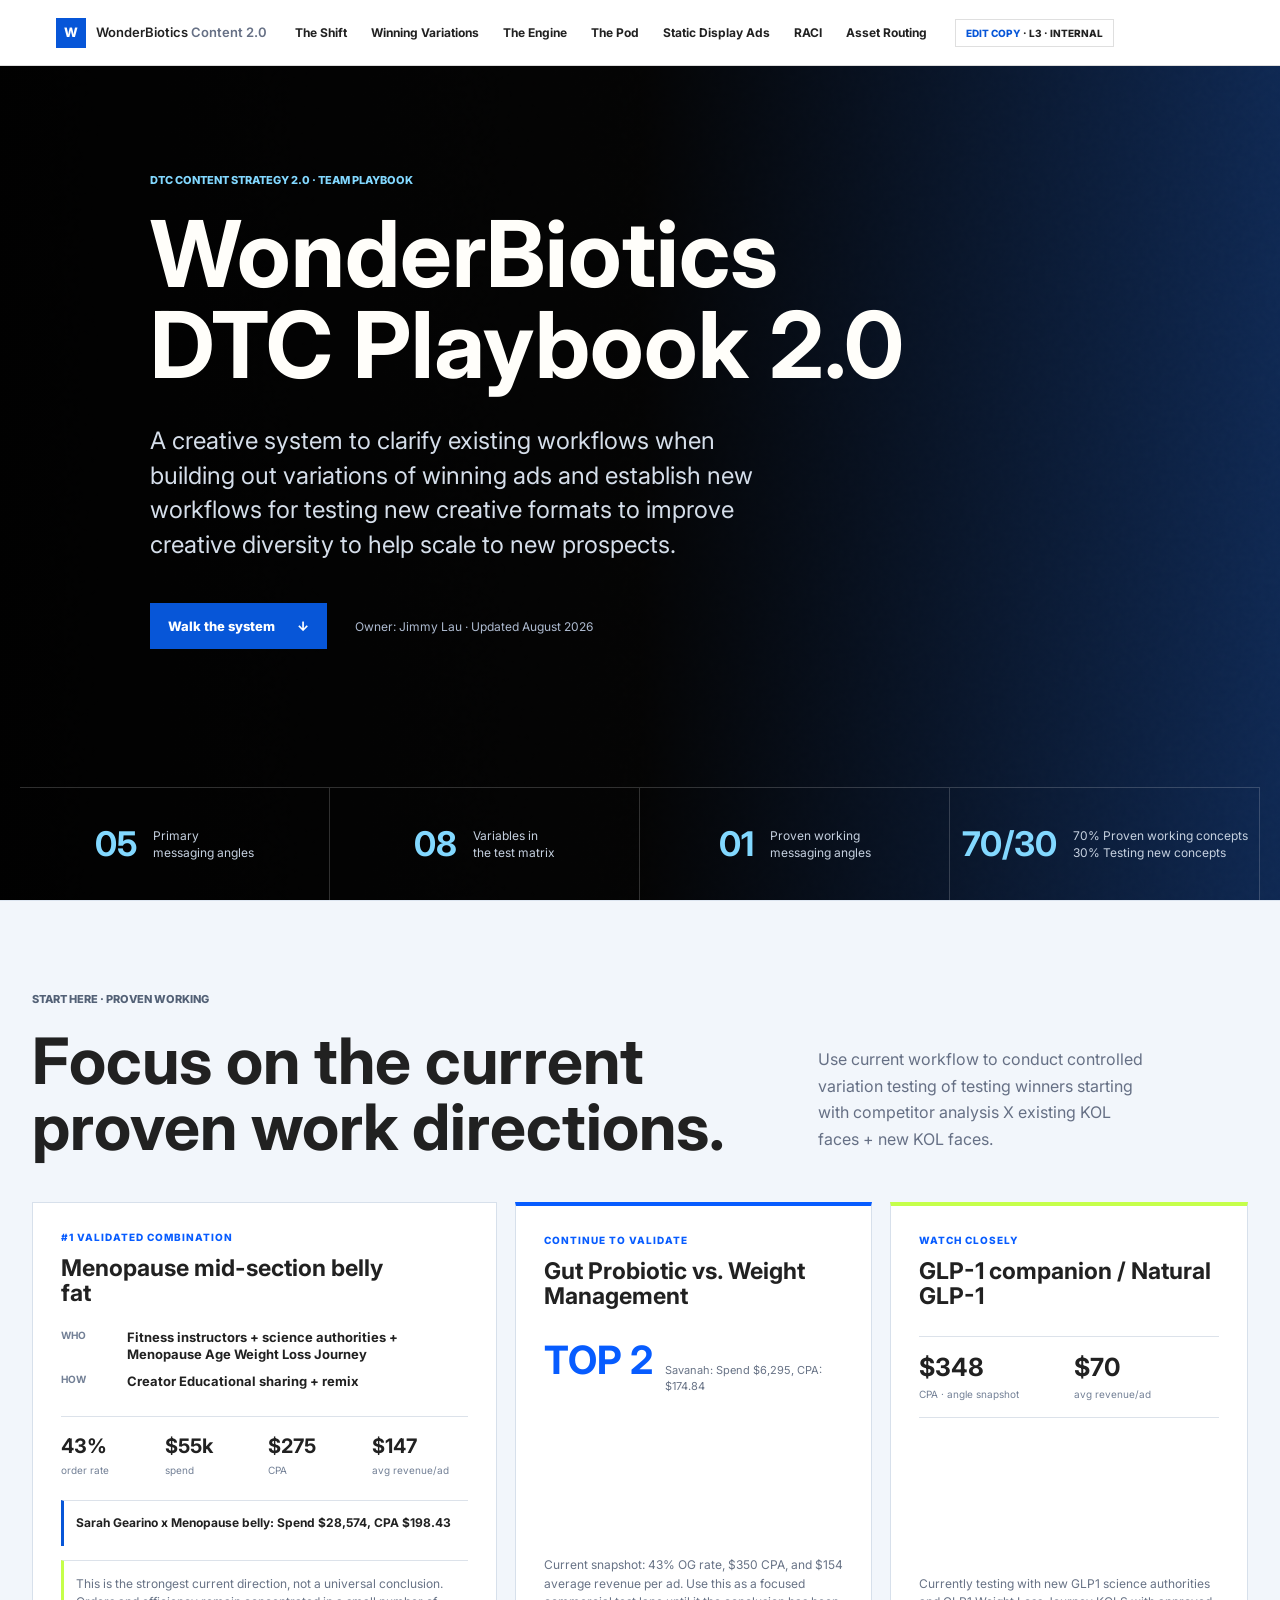
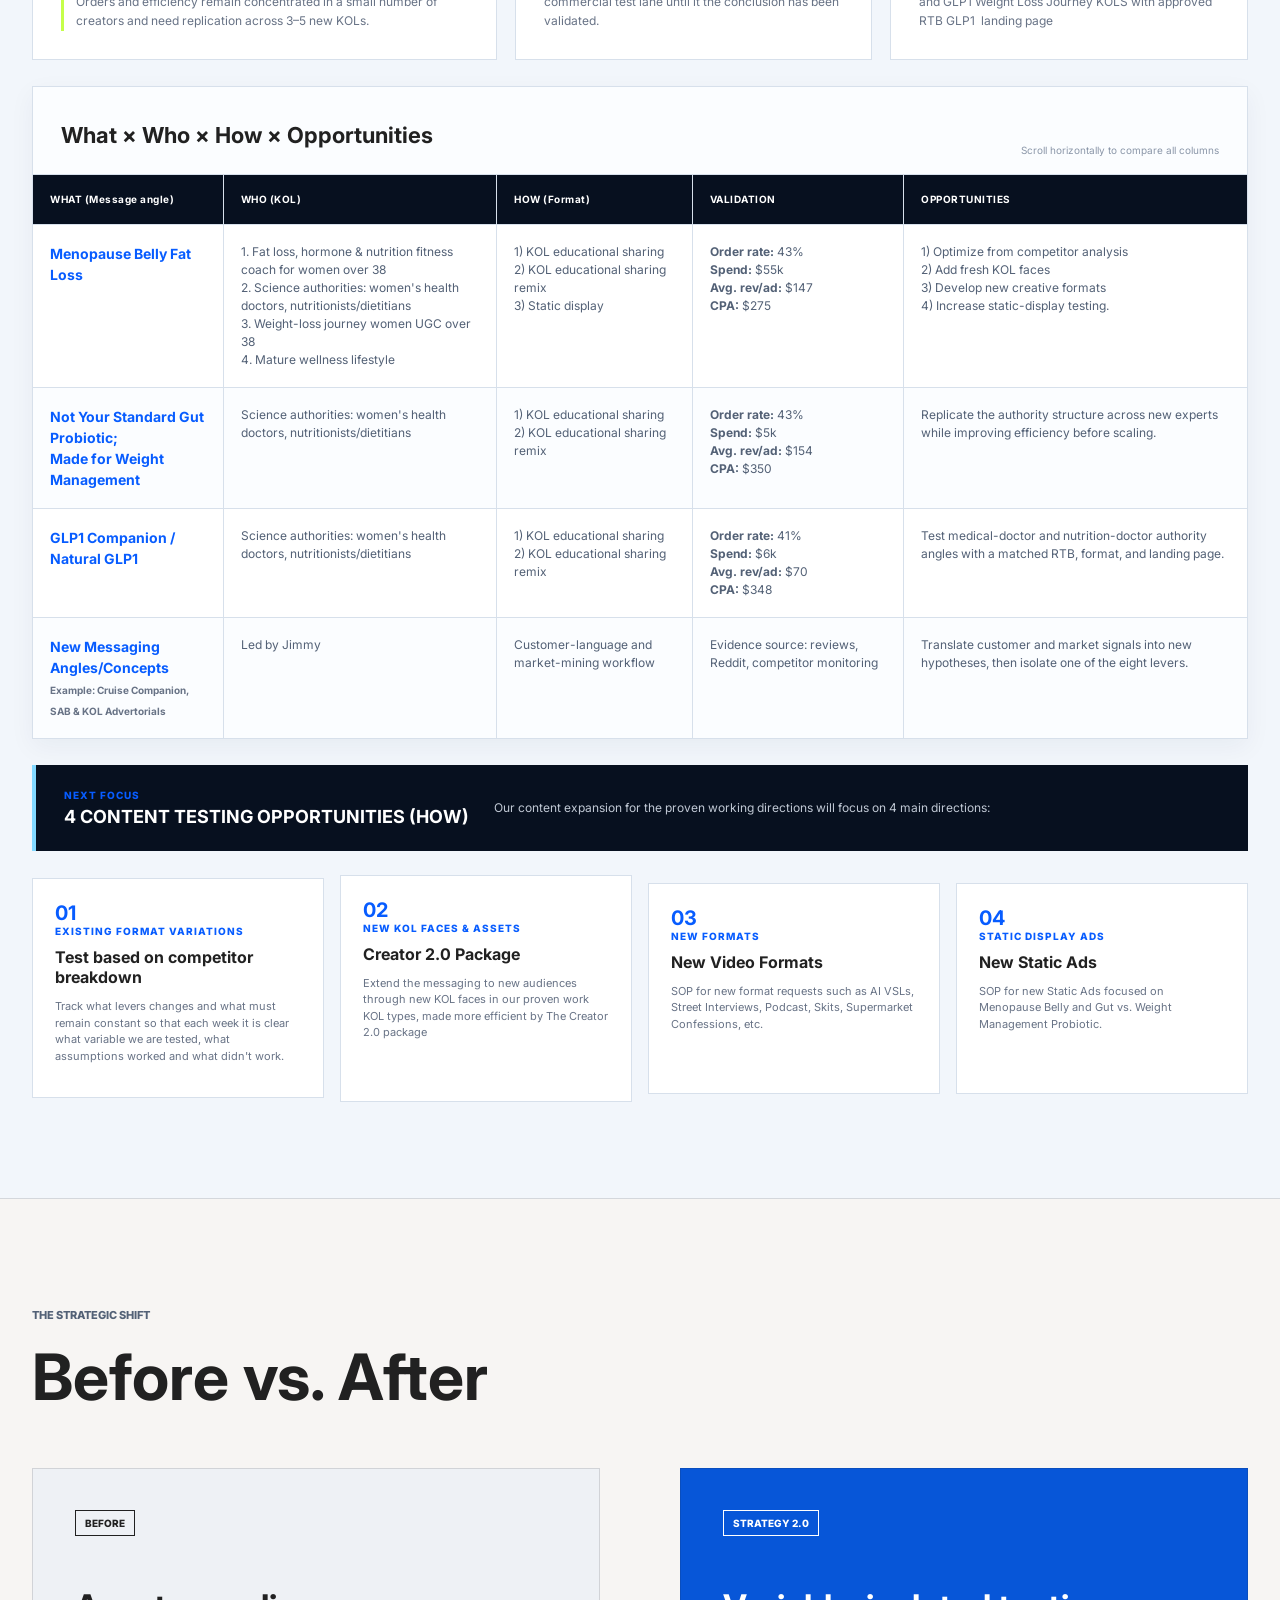
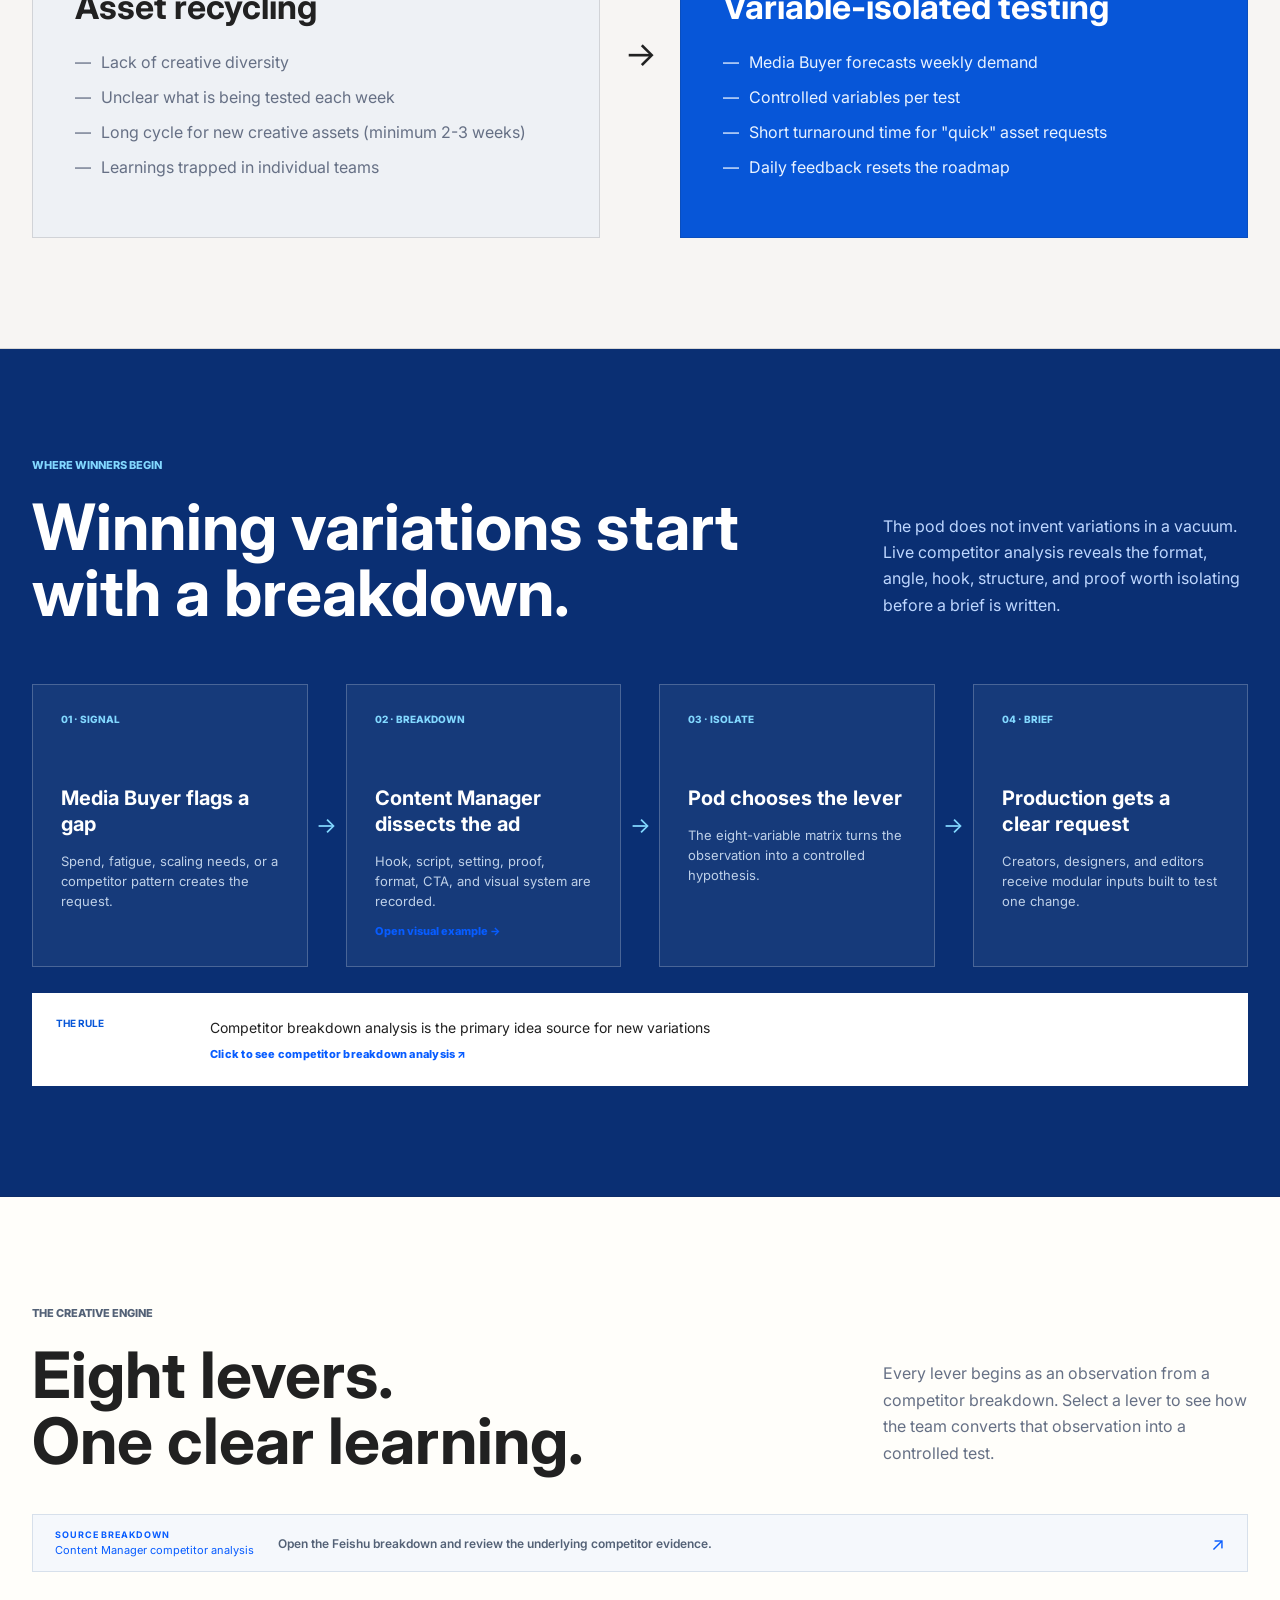
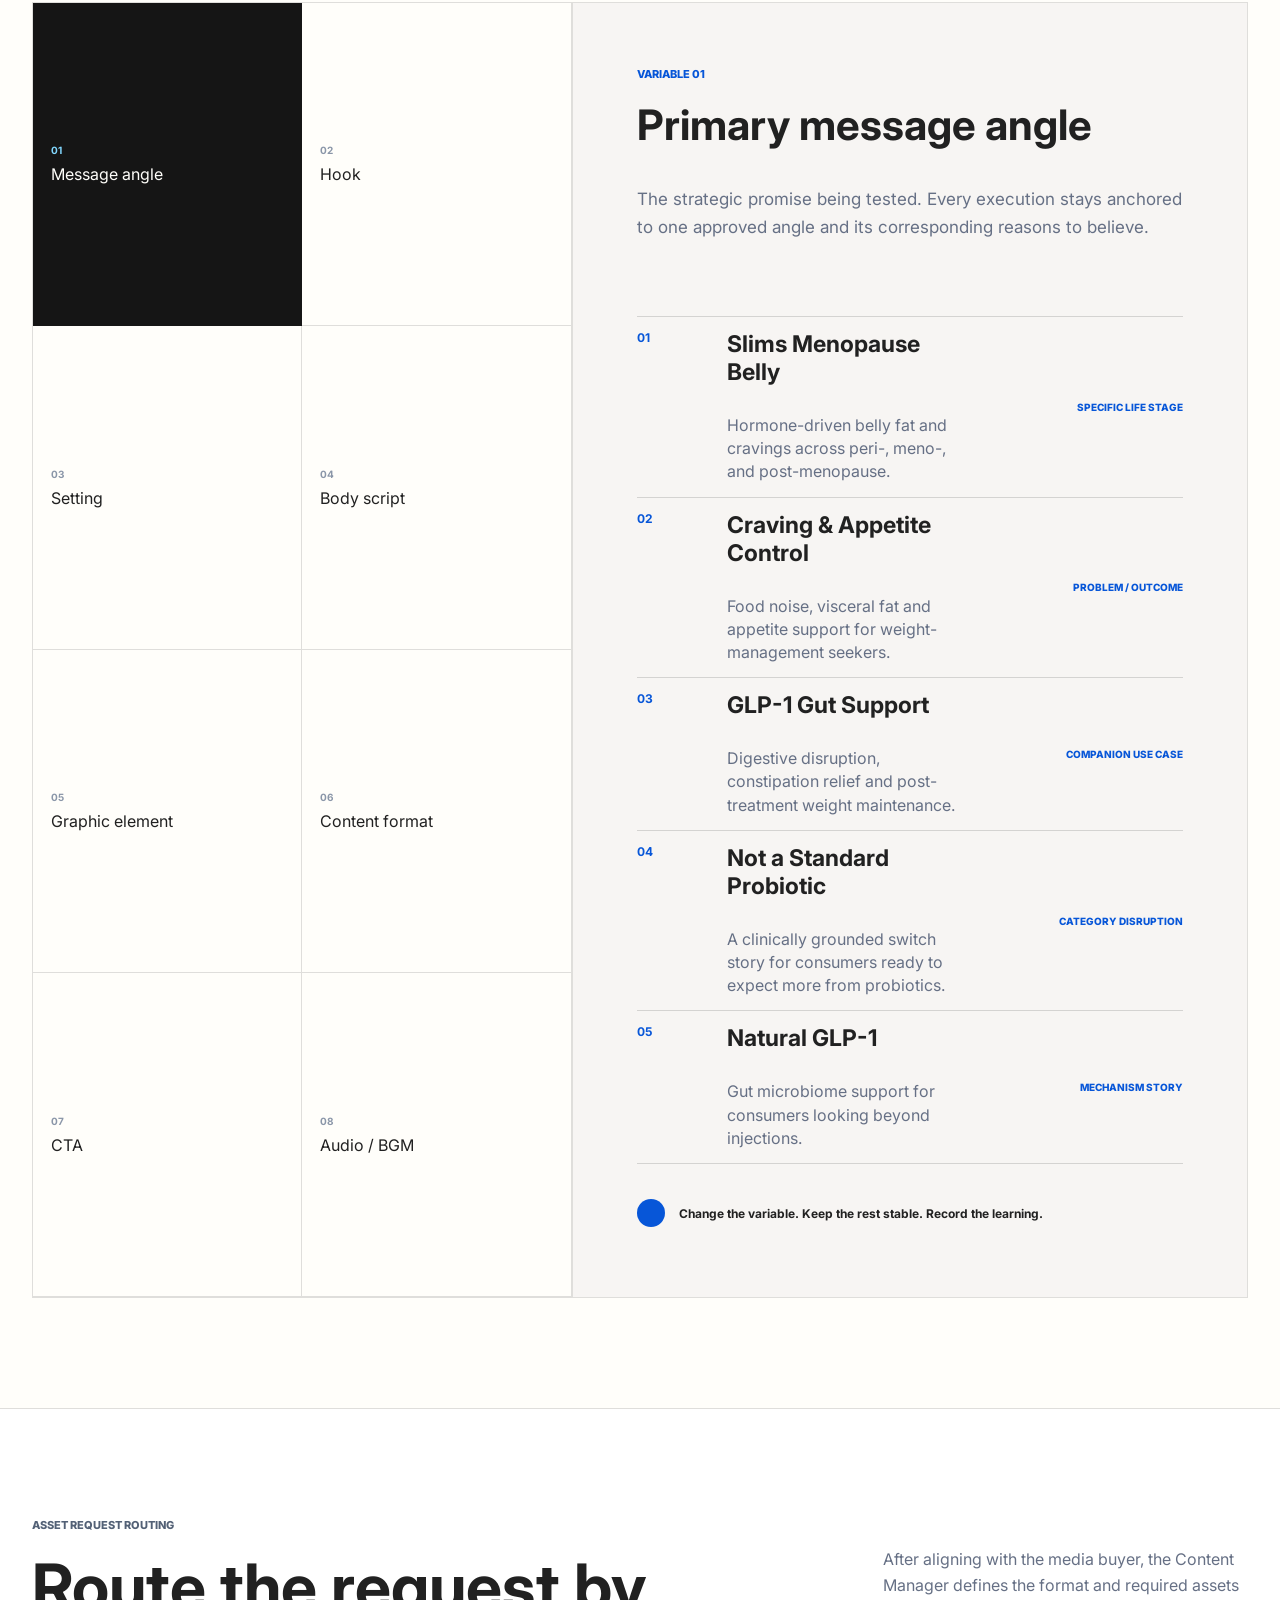
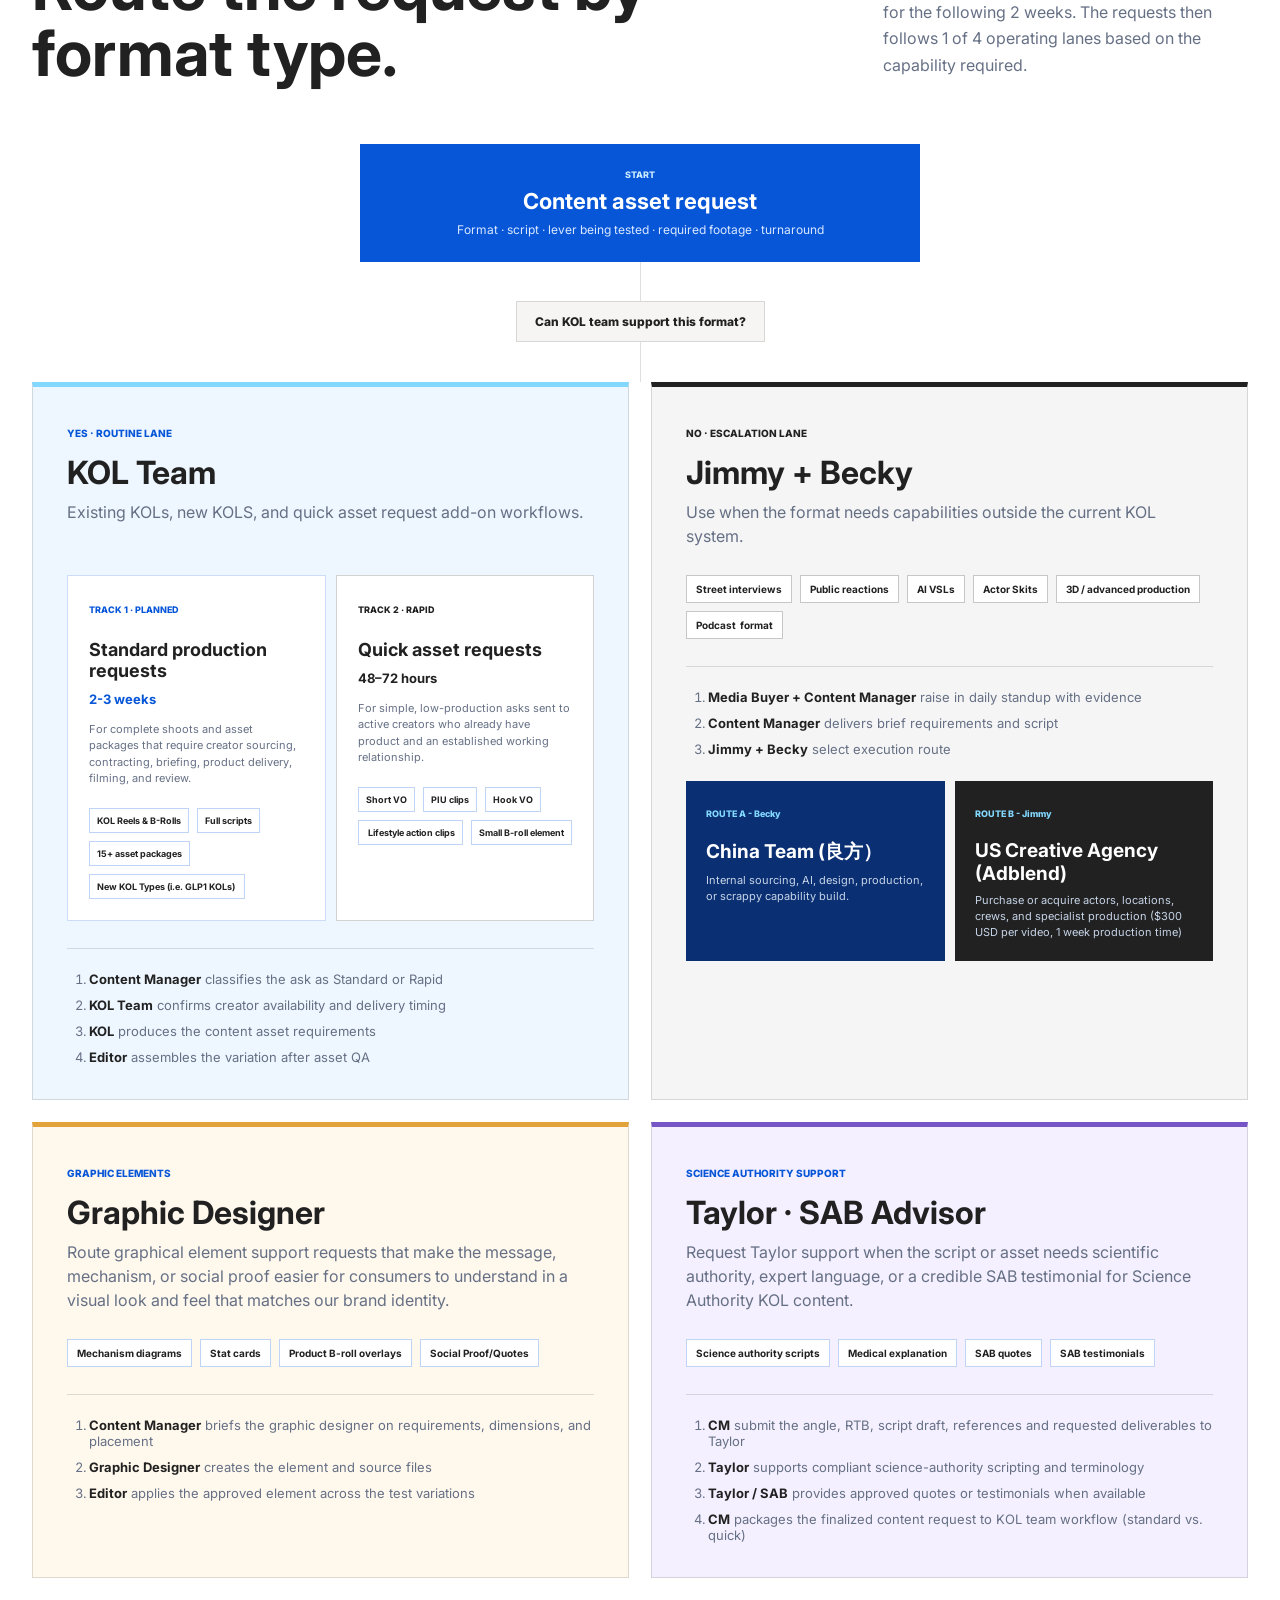
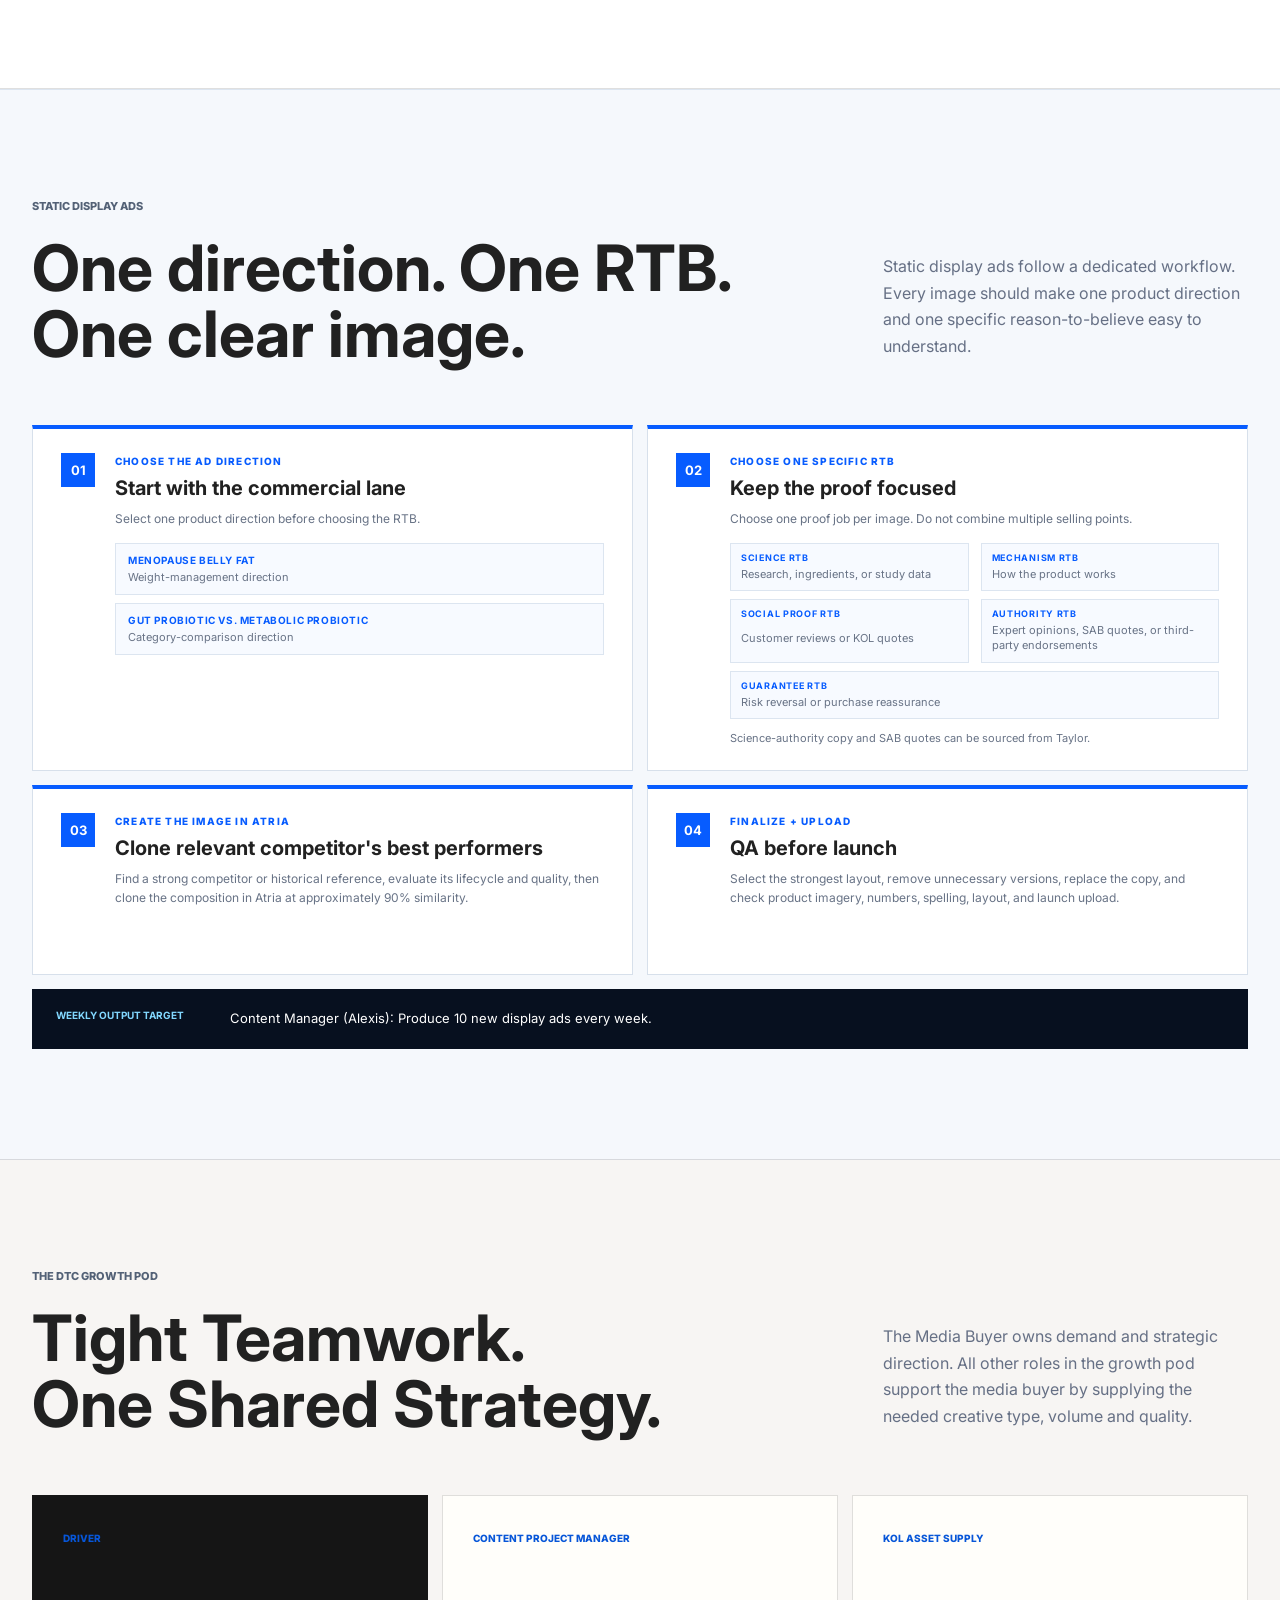
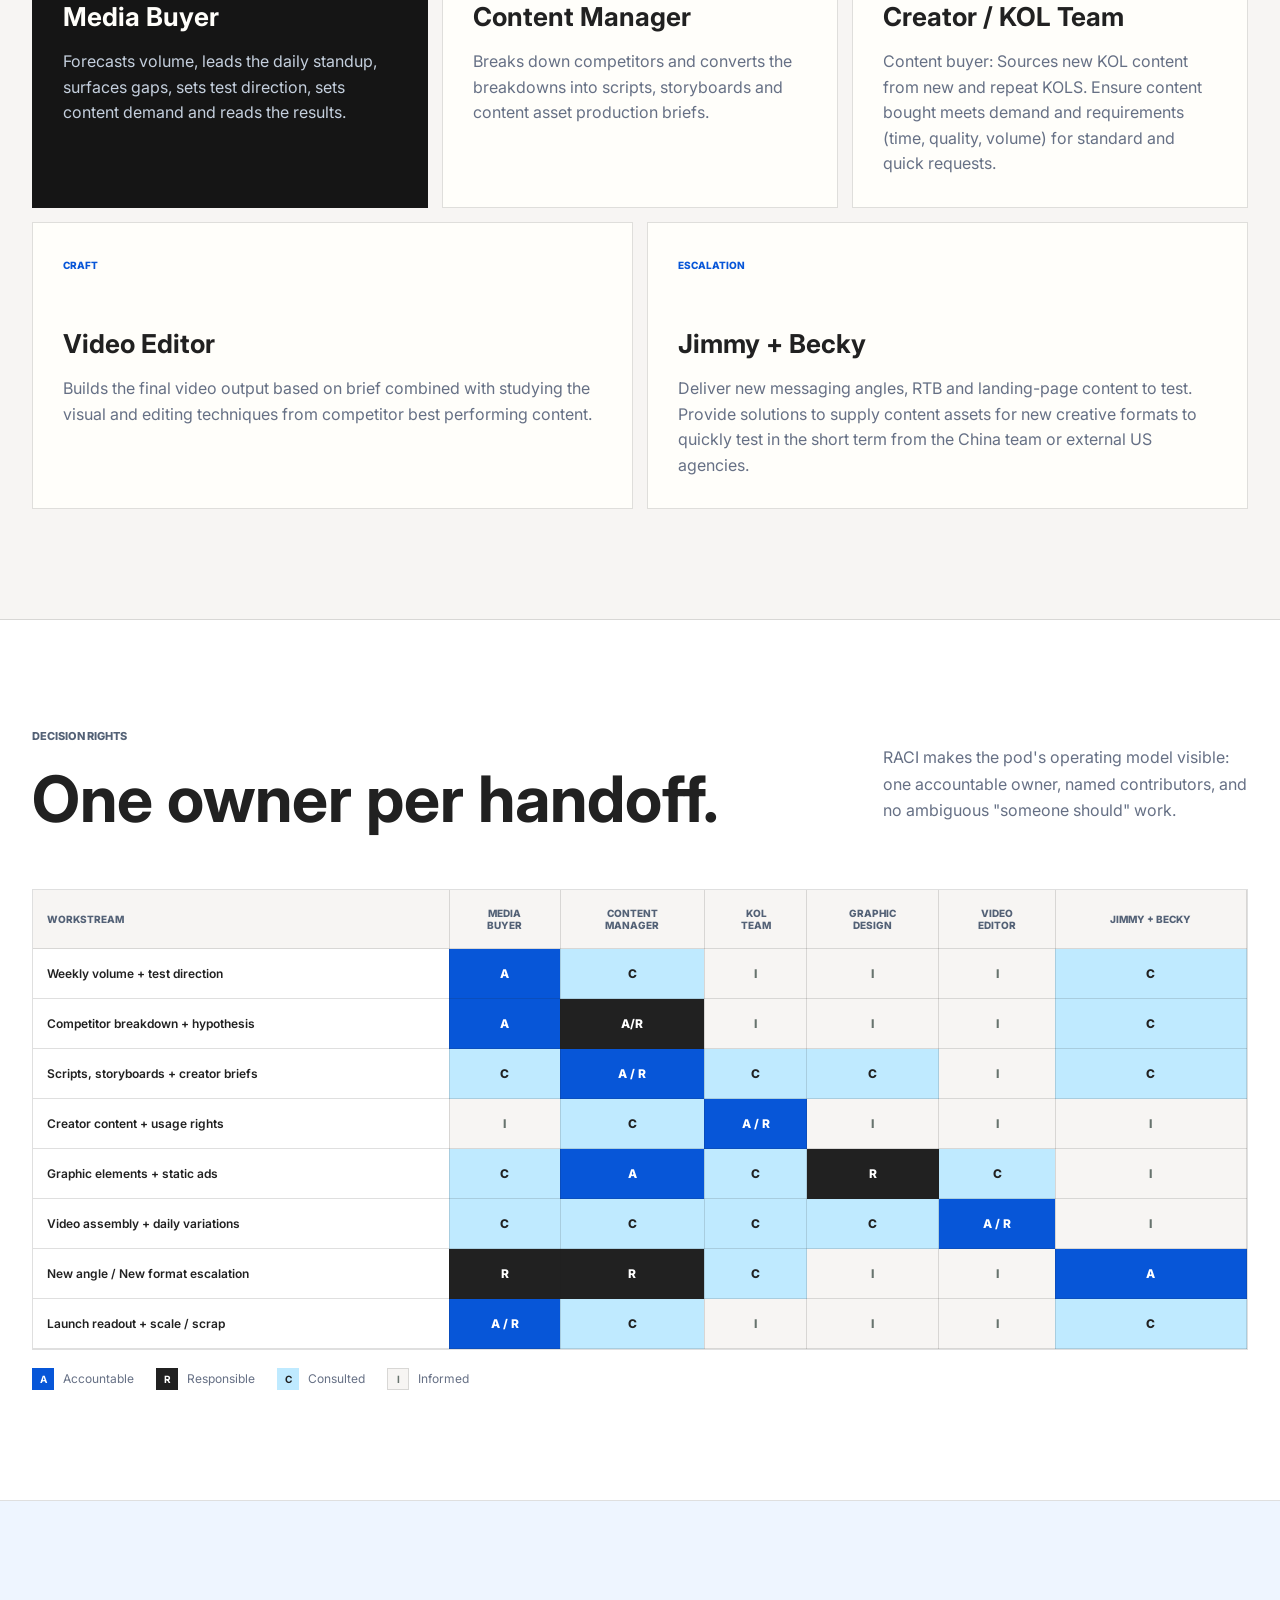
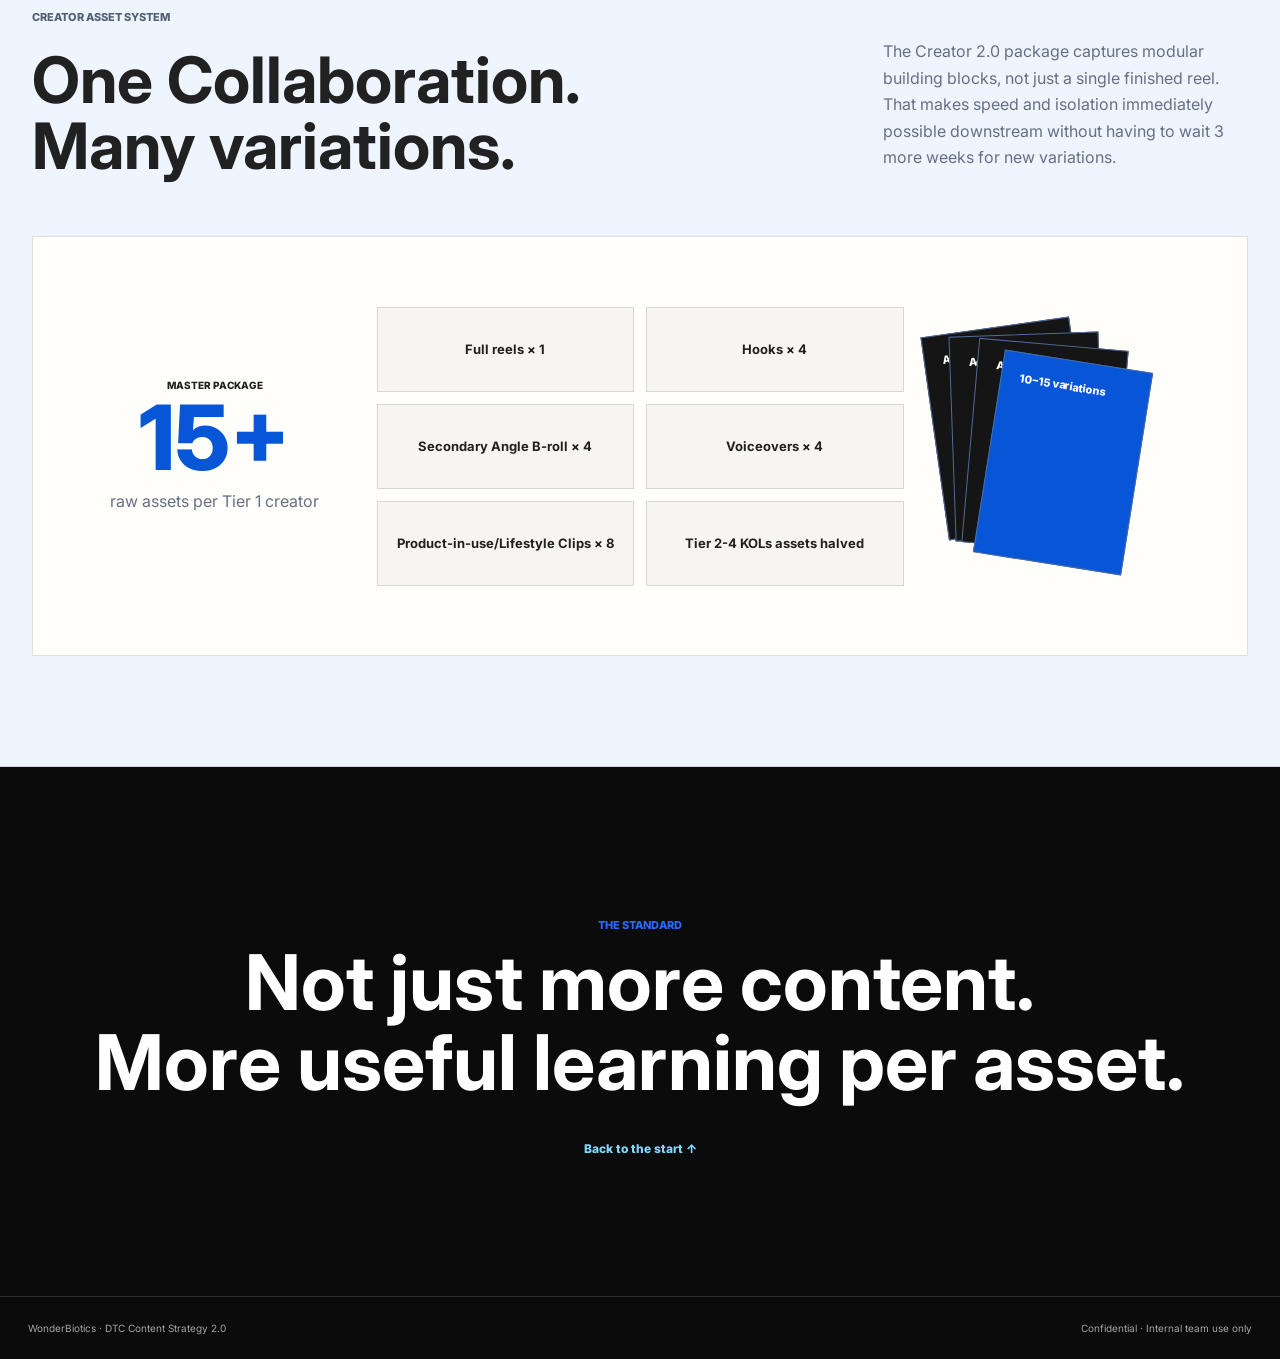
==== commit 2a6fbb9b: "Remove escalation SOP callout" ====
--- a/index.html
+++ b/index.html
@@ -202,7 +202,6 @@
           <ol><li><b>CM + Jimmy</b> submit the angle, RTB, and requested deliverable</li><li><b>Taylor</b> supports compliant science-authority scripting and terminology</li><li><b>Taylor / SAB</b> provides approved quotes or testimonials when available</li><li><b>CM</b> logs attribution, approval, and usage requirements before production</li></ol>
         </article>
       </div>
-      <div class="routing-rule"><b>ESCALATION SOP</b><span>No unfamiliar format enters production without a documented competitor breakdown or customer-language-mining rationale, Media Buyer agreement, and an execution decision from Jimmy + Becky.</span></div>
     </section>
 
     <section class="section static-ads" id="static-ads">
--- a/styles.css
+++ b/styles.css
@@ -197,11 +197,13 @@
 .angle-list p { color: #bed7ff; line-height: 1.5; }
 .angle-list span { justify-self: end; padding: 7px 9px; color: var(--sky); border: 1px solid rgba(141,213,231,.4); font-size: 10px; font-weight: 800; text-transform: uppercase; }
 .matrix-detail .angle-list { margin-top: 58px; border-top-color: rgba(33,33,33,.16); }
-.matrix-detail .angle-list article { min-height: 92px; border-bottom-color: rgba(33,33,33,.16); }
+.matrix-detail .angle-list article { grid-template-columns: 65px minmax(0,1fr) 190px; grid-template-rows: auto auto; min-height: 100px; border-bottom-color: rgba(33,33,33,.16); }
 .matrix-detail .angle-list b, .matrix-detail .angle-list span { color: var(--blue); }
-.matrix-detail .angle-list h3 { margin: 0; font-size: 23px; }
-.matrix-detail .angle-list p { color: var(--muted); }
+.matrix-detail .angle-list h3 { grid-column: 2; grid-row: 1; margin: 0; font-size: 23px; }
+.matrix-detail .angle-list p { grid-column: 2; grid-row: 2; margin: 3px 0 0; color: var(--muted); line-height: 1.45; }
 .matrix-detail .angle-list span { padding: 0; border: 0; }
+.matrix-detail .angle-list article > b { grid-column: 1; grid-row: 1 / span 2; align-self: start; }
+.matrix-detail .angle-list article > span { grid-column: 3; grid-row: 1 / span 2; align-self: center; justify-self: end; }
 .source-note { margin: 28px 0 0; color: #9bbce9; font-size: 11px; }
 
 .team-grid { display: grid; grid-template-columns: repeat(6,1fr); gap: 14px; }
@@ -418,6 +420,18 @@
   .asset-orbit { grid-template-columns: 1fr 1fr; }
   footer { gap: 14px; flex-direction: column; }
 }
+
+/* The playbook is a desktop presentation; keep the message-angle rows intact
+   when an embedded preview reports a narrow CSS viewport. */
+.matrix-detail .angle-list article {
+  grid-template-columns: 65px minmax(0, 1fr) 190px !important;
+  grid-template-rows: auto auto !important;
+  padding: 13px 0 !important;
+}
+.matrix-detail .angle-list article > b { grid-column: 1 !important; grid-row: 1 / span 2 !important; }
+.matrix-detail .angle-list article > h3 { grid-column: 2 !important; grid-row: 1 !important; }
+.matrix-detail .angle-list article > p { grid-column: 2 !important; grid-row: 2 !important; margin: 3px 0 0 !important; }
+.matrix-detail .angle-list article > span { grid-column: 3 !important; grid-row: 1 / span 2 !important; justify-self: end !important; }
 .teardown-link{margin-top:18px;padding:22px 24px;background:#075cff;color:#fff;text-decoration:none;display:grid;grid-template-columns:auto 1fr auto;gap:20px;align-items:center}.teardown-link span{font-size:10px;font-weight:800;letter-spacing:.1em}.teardown-link strong{font-size:16px}.teardown-link b{font-size:24px}
 .step-example{display:inline-block;margin-top:12px;color:#075cff;font-size:11px;font-weight:800;text-decoration:none}.engine-example-link{margin:-26px 0 30px;padding:18px 22px;border:1px solid #075cff;color:#07101f;text-decoration:none;display:grid;grid-template-columns:auto 1fr auto;gap:24px;align-items:center}.engine-example-link span{color:#075cff;font-size:12px}.engine-example-link span b{display:block;font-size:9px;letter-spacing:.1em;margin-bottom:3px}.engine-example-link strong{font-size:13px}.engine-example-link i{font-style:normal;color:#075cff;font-size:22px}@media(max-width:700px){.engine-example-link{grid-template-columns:1fr auto}.engine-example-link strong{grid-column:1/-1;grid-row:2}.teardown-link{grid-template-columns:1fr auto}.teardown-link span{grid-column:1/-1}}
 .format-library{display:grid;grid-template-columns:1fr 1fr;gap:12px;margin:-18px 0 30px}.format-library a{padding:16px 20px;background:#eef4ff;color:#07101f;text-decoration:none;display:grid;grid-template-columns:auto 1fr auto;gap:14px;align-items:center}.format-library b{font-size:9px;color:#075cff}.format-library span{font-size:13px;font-weight:700}.format-library i{font-style:normal;font-size:11px;color:#075cff}@media(max-width:700px){.format-library{grid-template-columns:1fr}}
